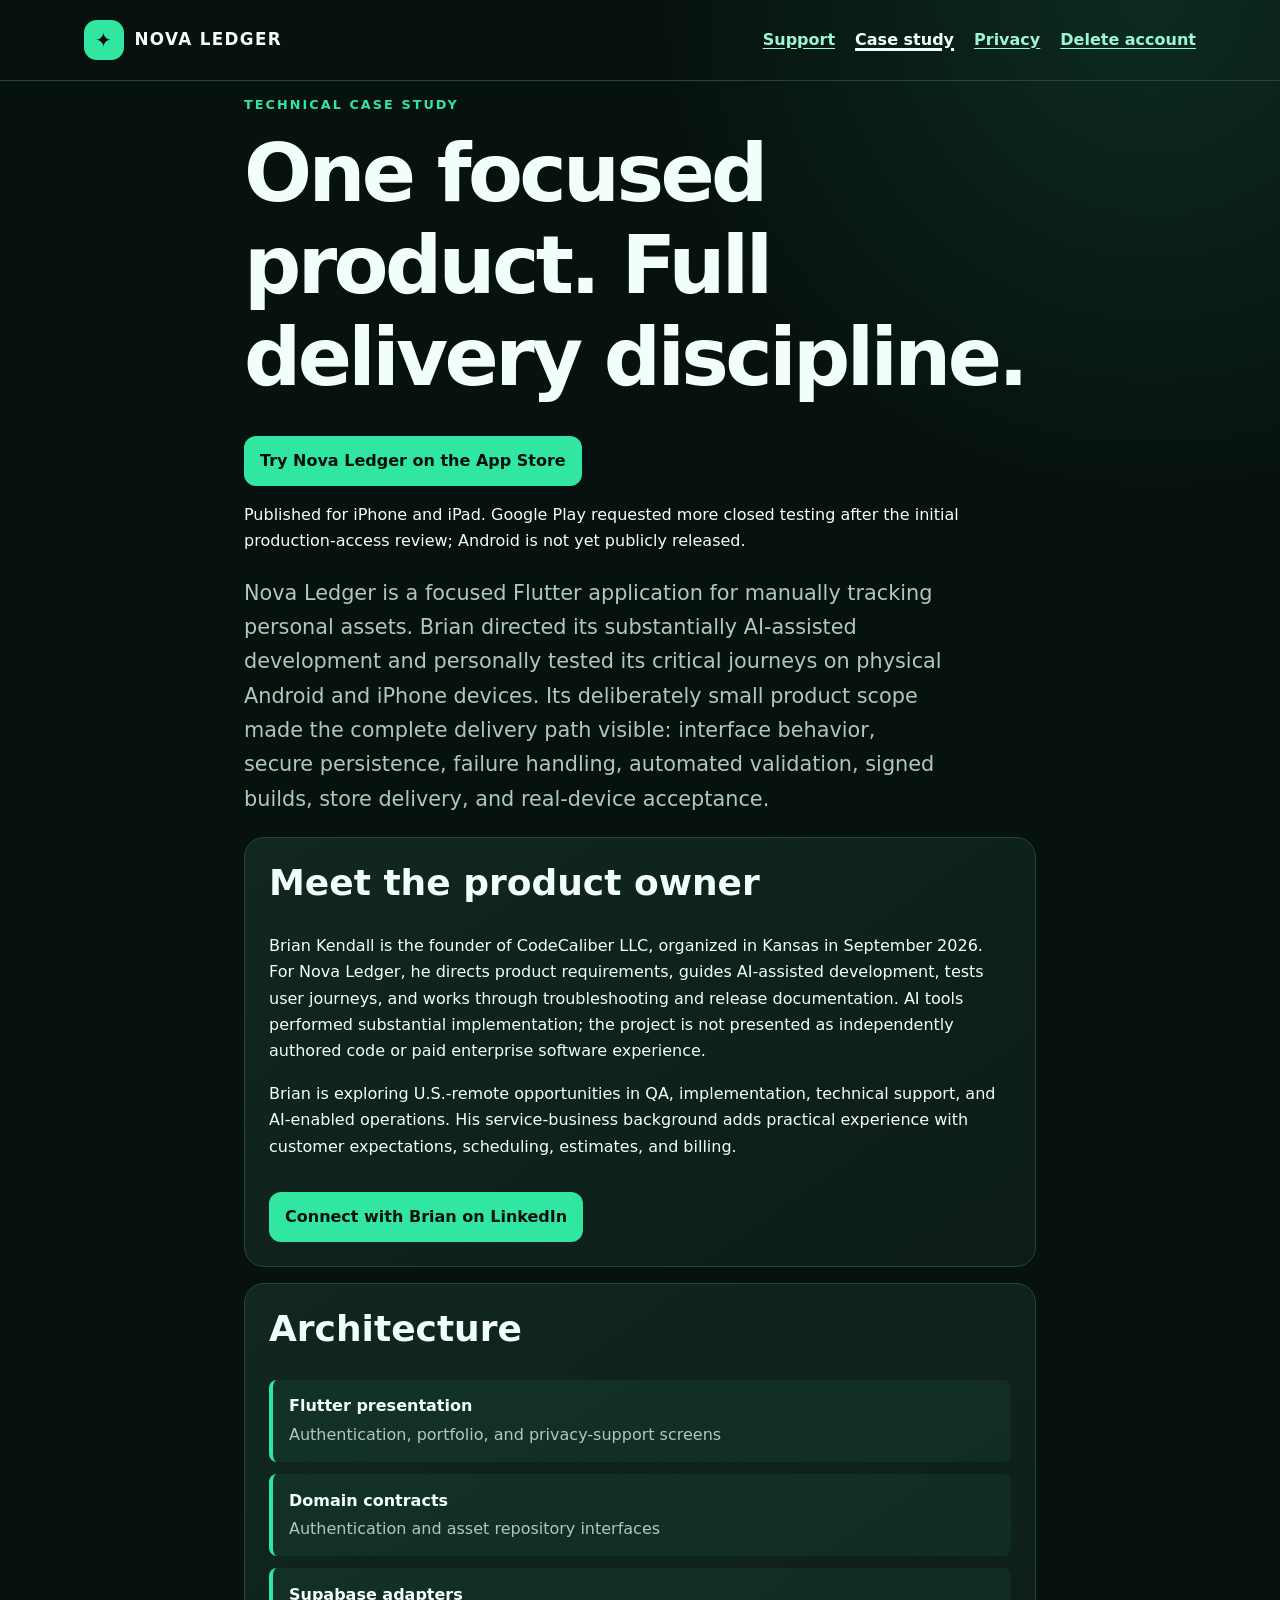
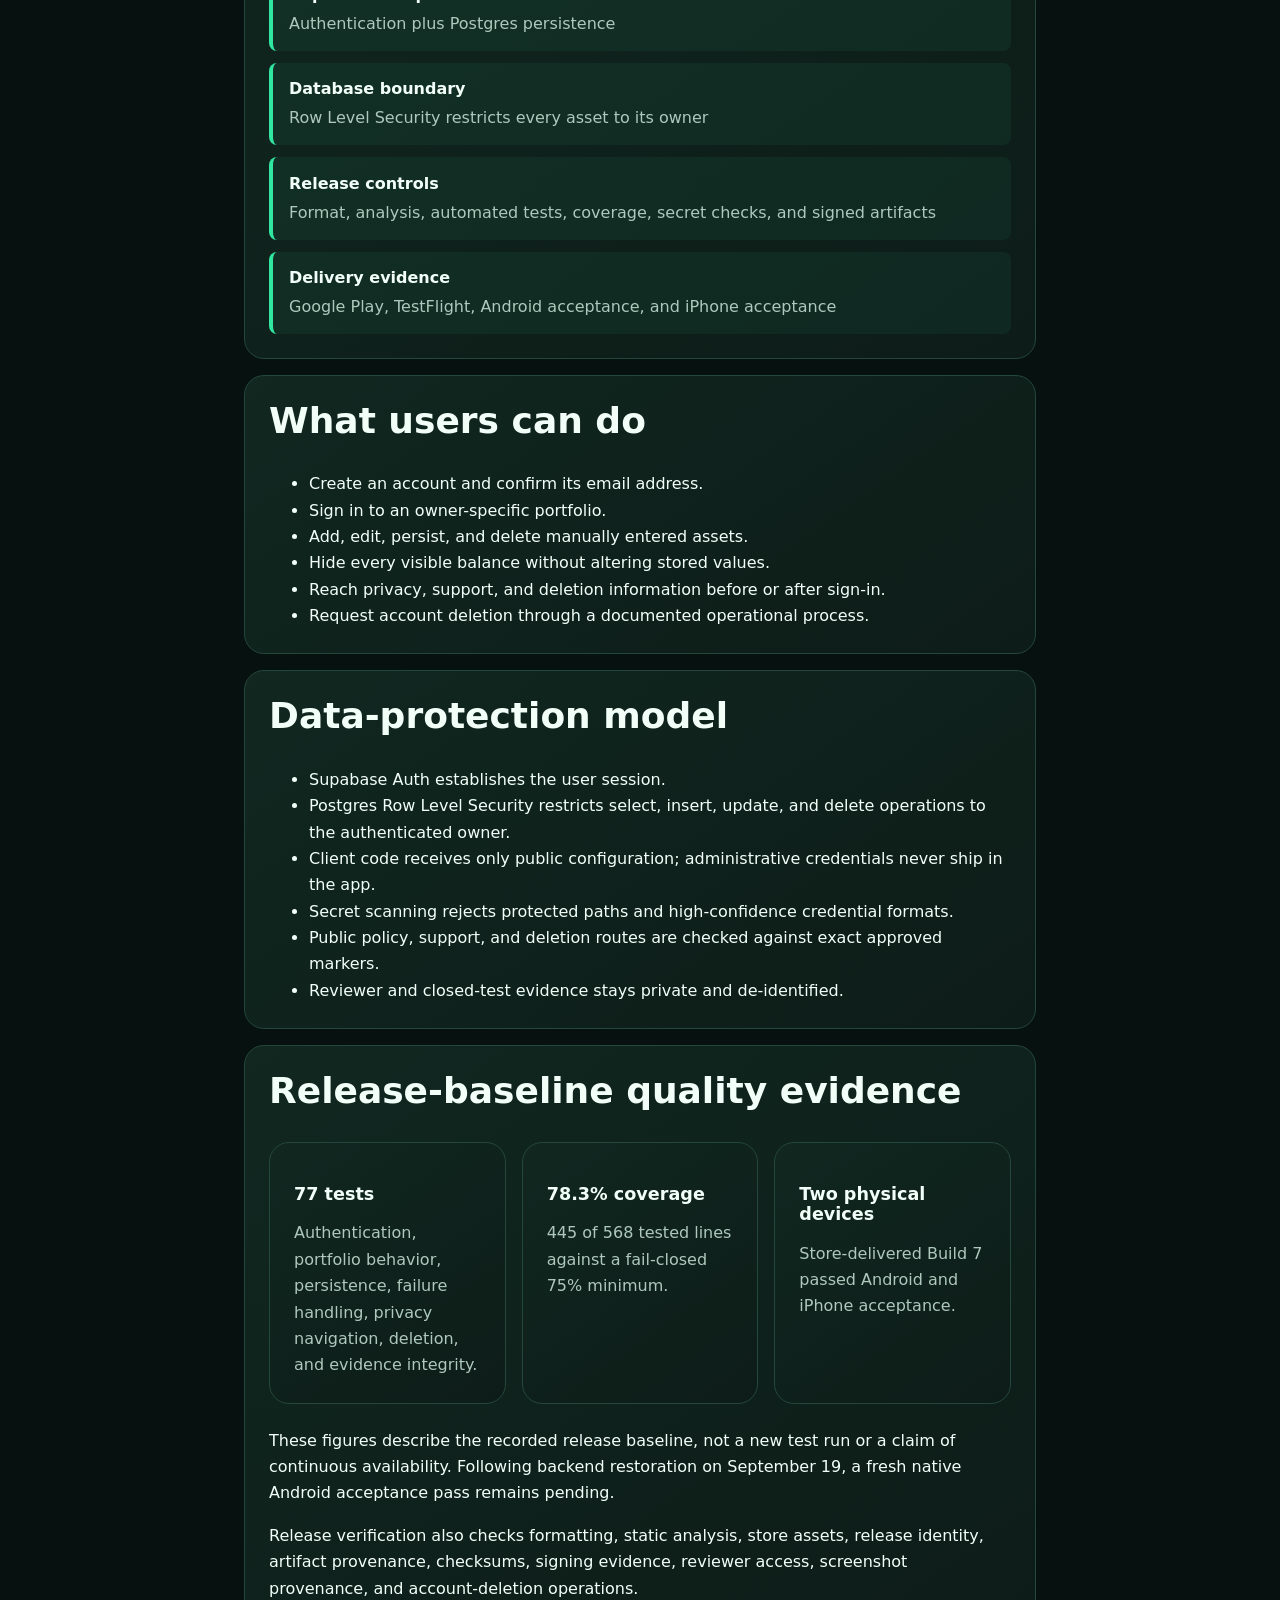
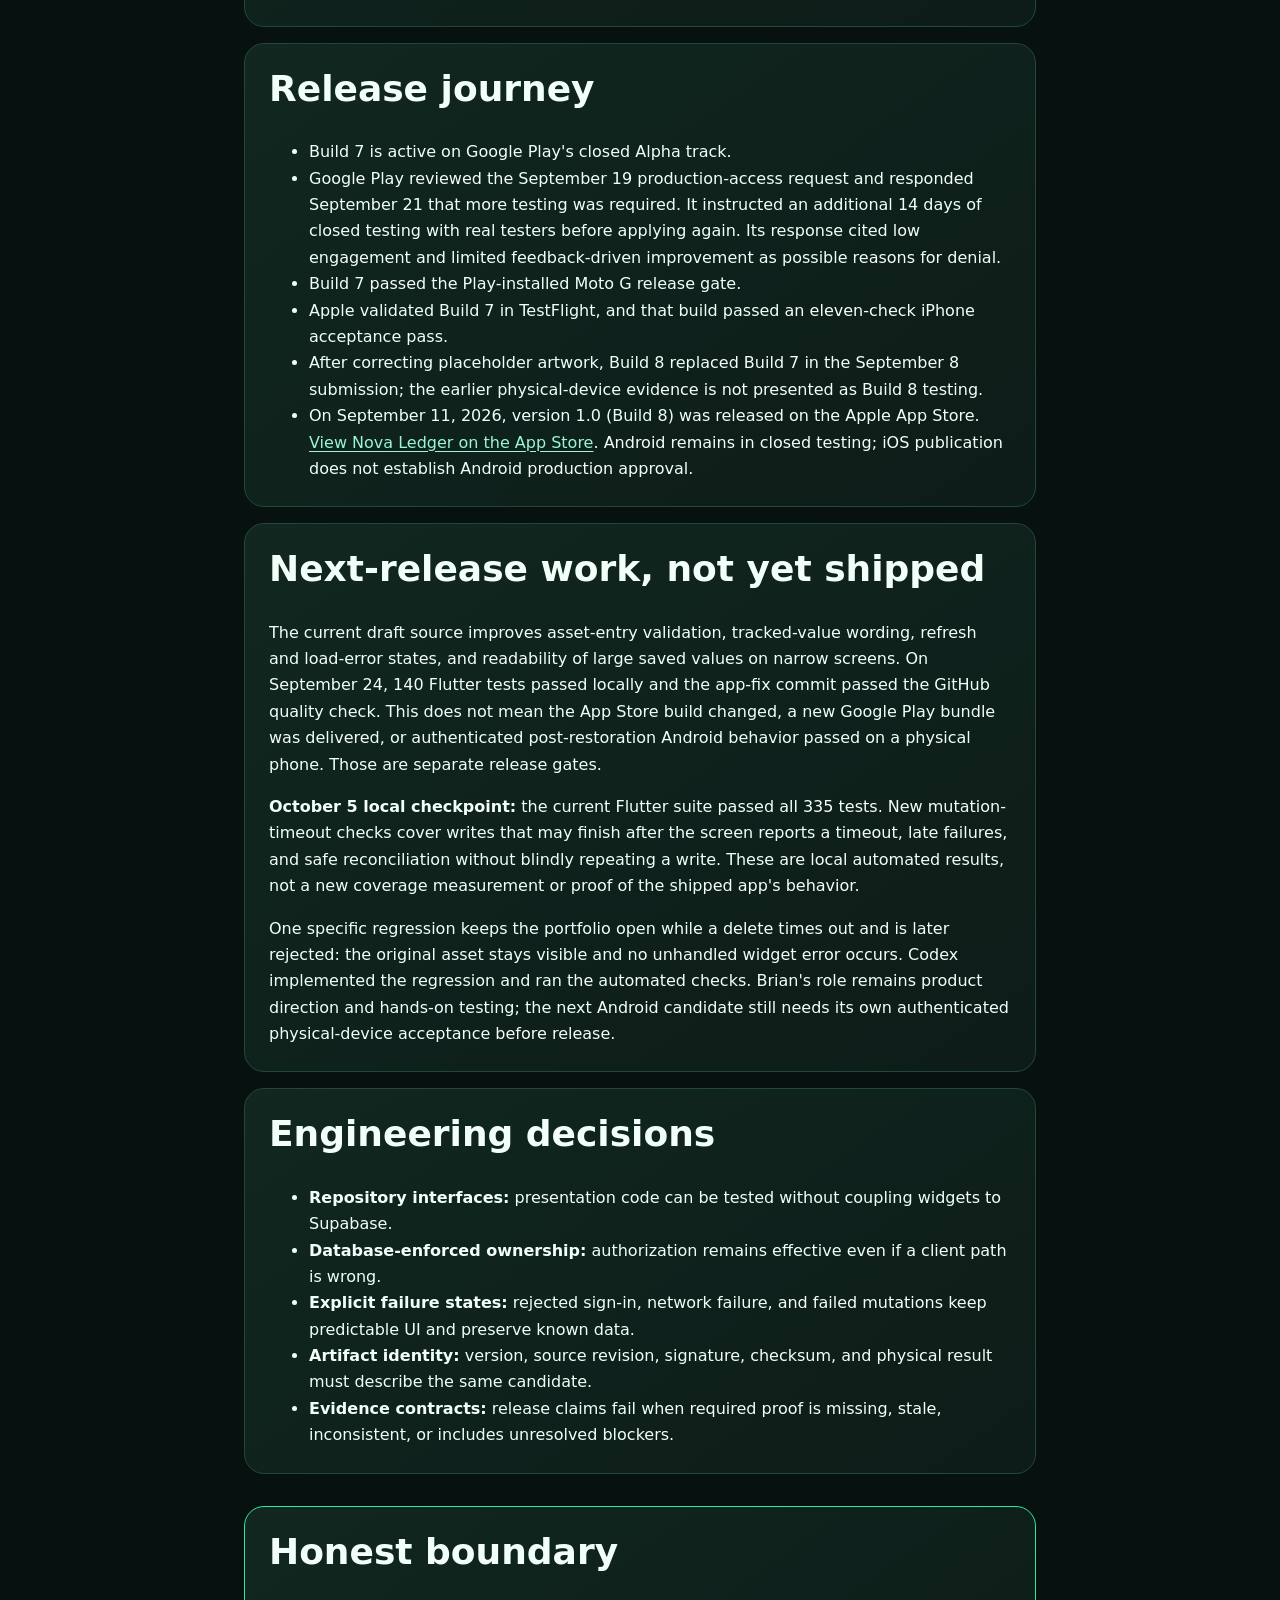
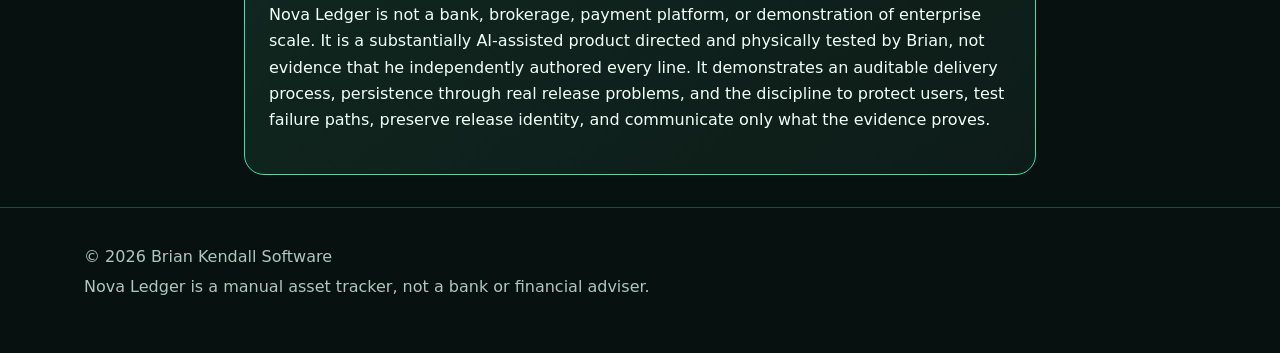
==== case-study/index.html @ 2763fae0 "Add CodeCaliber founder and recruiter contact to case study" ====
<!doctype html>
<html lang="en">
  <head>
    <meta charset="utf-8">
    <meta name="viewport" content="width=device-width, initial-scale=1">
    <meta name="description" content="A technical case study covering Nova Ledger's Flutter architecture, Supabase security, release controls, and verified mobile delivery evidence.">
    <meta name="theme-color" content="#07110f">
    <title>Nova Ledger | Technical Case Study</title>
    <link rel="stylesheet" href="../styles.css">
  </head>
  <body>
    <a class="skip-link" href="#main">Skip to content</a>
    <header>
      <div class="shell nav">
        <a class="brand" href="../" aria-label="Nova Ledger support home"><span class="brand-mark" aria-hidden="true">✦</span>NOVA LEDGER</a>
        <nav aria-label="Primary navigation">
          <ul>
            <li><a href="../">Support</a></li>
            <li><a href="./" aria-current="page">Case study</a></li>
            <li><a href="../privacy/">Privacy</a></li>
            <li><a href="../delete-account/">Delete account</a></li>
          </ul>
        </nav>
      </div>
    </header>
    <main id="main" class="shell policy">
      <section class="hero" aria-labelledby="page-title">
        <p class="eyebrow">Technical case study</p>
        <h1 id="page-title">One focused product. Full delivery discipline.</h1>
        <p><a class="button" href="https://apps.apple.com/us/app/nova-ledger-asset-tracker/id6807204743">Try Nova Ledger on the App Store</a></p>
        <p>Published for iPhone and iPad. Google Play requested more closed testing after the initial production-access review; Android is not yet publicly released.</p>
        <p class="lede">Nova Ledger is a focused Flutter application for manually tracking personal assets. Brian directed its substantially AI-assisted development and personally tested its critical journeys on physical Android and iPhone devices. Its deliberately small product scope made the complete delivery path visible: interface behavior, secure persistence, failure handling, automated validation, signed builds, store delivery, and real-device acceptance.</p>
      </section>

      <section class="policy-section" aria-labelledby="builder-title">
        <h2 id="builder-title">Meet the product owner</h2>
        <p>Brian Kendall is the founder of CodeCaliber LLC, organized in Kansas in September 2026. For Nova Ledger, he directs product requirements, guides AI-assisted development, tests user journeys, and works through troubleshooting and release documentation. AI tools performed substantial implementation; the project is not presented as independently authored code or paid enterprise software experience.</p>
        <p>Brian is exploring U.S.-remote opportunities in QA, implementation, technical support, and AI-enabled operations. His service-business background adds practical experience with customer expectations, scheduling, estimates, and billing.</p>
        <p><a class="button" href="https://www.linkedin.com/in/brian-kendall-425825435/">Connect with Brian on LinkedIn</a></p>
      </section>

      <section class="policy-section" aria-labelledby="architecture-title">
        <h2 id="architecture-title">Architecture</h2>
        <ol class="architecture" aria-label="Nova Ledger architecture flow">
          <li><strong>Flutter presentation</strong><span>Authentication, portfolio, and privacy-support screens</span></li>
          <li><strong>Domain contracts</strong><span>Authentication and asset repository interfaces</span></li>
          <li><strong>Supabase adapters</strong><span>Authentication plus Postgres persistence</span></li>
          <li><strong>Database boundary</strong><span>Row Level Security restricts every asset to its owner</span></li>
          <li><strong>Release controls</strong><span>Format, analysis, automated tests, coverage, secret checks, and signed artifacts</span></li>
          <li><strong>Delivery evidence</strong><span>Google Play, TestFlight, Android acceptance, and iPhone acceptance</span></li>
        </ol>
      </section>

      <section class="policy-section" aria-labelledby="scope-title">
        <h2 id="scope-title">What users can do</h2>
        <ul>
          <li>Create an account and confirm its email address.</li>
          <li>Sign in to an owner-specific portfolio.</li>
          <li>Add, edit, persist, and delete manually entered assets.</li>
          <li>Hide every visible balance without altering stored values.</li>
          <li>Reach privacy, support, and deletion information before or after sign-in.</li>
          <li>Request account deletion through a documented operational process.</li>
        </ul>
      </section>

      <section class="policy-section" aria-labelledby="security-title">
        <h2 id="security-title">Data-protection model</h2>
        <ul>
          <li>Supabase Auth establishes the user session.</li>
          <li>Postgres Row Level Security restricts select, insert, update, and delete operations to the authenticated owner.</li>
          <li>Client code receives only public configuration; administrative credentials never ship in the app.</li>
          <li>Secret scanning rejects protected paths and high-confidence credential formats.</li>
          <li>Public policy, support, and deletion routes are checked against exact approved markers.</li>
          <li>Reviewer and closed-test evidence stays private and de-identified.</li>
        </ul>
      </section>

      <section class="policy-section" aria-labelledby="quality-title">
        <h2 id="quality-title">Release-baseline quality evidence</h2>
        <div class="grid evidence-grid">
          <article class="card"><h3>77 tests</h3><p>Authentication, portfolio behavior, persistence, failure handling, privacy navigation, deletion, and evidence integrity.</p></article>
          <article class="card"><h3>78.3% coverage</h3><p>445 of 568 tested lines against a fail-closed 75% minimum.</p></article>
          <article class="card"><h3>Two physical devices</h3><p>Store-delivered Build 7 passed Android and iPhone acceptance.</p></article>
        </div>
        <p>These figures describe the recorded release baseline, not a new test run or a claim of continuous availability. Following backend restoration on September 19, a fresh native Android acceptance pass remains pending.</p>
        <p>Release verification also checks formatting, static analysis, store assets, release identity, artifact provenance, checksums, signing evidence, reviewer access, screenshot provenance, and account-deletion operations.</p>
      </section>

      <section class="policy-section" aria-labelledby="delivery-title">
        <h2 id="delivery-title">Release journey</h2>
        <ul>
          <li>Build 7 is active on Google Play's closed Alpha track.</li>
          <li>Google Play reviewed the September 19 production-access request and responded September 21 that more testing was required. It instructed an additional 14 days of closed testing with real testers before applying again. Its response cited low engagement and limited feedback-driven improvement as possible reasons for denial.</li>
          <li>Build 7 passed the Play-installed Moto G release gate.</li>
          <li>Apple validated Build 7 in TestFlight, and that build passed an eleven-check iPhone acceptance pass.</li>
          <li>After correcting placeholder artwork, Build 8 replaced Build 7 in the September 8 submission; the earlier physical-device evidence is not presented as Build 8 testing.</li>
          <li>On September 11, 2026, version 1.0 (Build 8) was released on the Apple App Store. <a href="https://apps.apple.com/us/app/nova-ledger-asset-tracker/id6807204743">View Nova Ledger on the App Store</a>. Android remains in closed testing; iOS publication does not establish Android production approval.</li>
        </ul>
      </section>

      <section class="policy-section" aria-labelledby="candidate-title">
        <h2 id="candidate-title">Next-release work, not yet shipped</h2>
        <p>The current draft source improves asset-entry validation, tracked-value wording, refresh and load-error states, and readability of large saved values on narrow screens. On September 24, 140 Flutter tests passed locally and the app-fix commit passed the GitHub quality check. This does not mean the App Store build changed, a new Google Play bundle was delivered, or authenticated post-restoration Android behavior passed on a physical phone. Those are separate release gates.</p>
        <p><strong>October 5 local checkpoint:</strong> the current Flutter suite passed all 335 tests. New mutation-timeout checks cover writes that may finish after the screen reports a timeout, late failures, and safe reconciliation without blindly repeating a write. These are local automated results, not a new coverage measurement or proof of the shipped app's behavior.</p>
        <p>One specific regression keeps the portfolio open while a delete times out and is later rejected: the original asset stays visible and no unhandled widget error occurs. Codex implemented the regression and ran the automated checks. Brian's role remains product direction and hands-on testing; the next Android candidate still needs its own authenticated physical-device acceptance before release.</p>
      </section>

      <section class="policy-section" aria-labelledby="decisions-title">
        <h2 id="decisions-title">Engineering decisions</h2>
        <ul>
          <li><strong>Repository interfaces:</strong> presentation code can be tested without coupling widgets to Supabase.</li>
          <li><strong>Database-enforced ownership:</strong> authorization remains effective even if a client path is wrong.</li>
          <li><strong>Explicit failure states:</strong> rejected sign-in, network failure, and failed mutations keep predictable UI and preserve known data.</li>
          <li><strong>Artifact identity:</strong> version, source revision, signature, checksum, and physical result must describe the same candidate.</li>
          <li><strong>Evidence contracts:</strong> release claims fail when required proof is missing, stale, inconsistent, or includes unresolved blockers.</li>
        </ul>
      </section>

      <aside class="callout" aria-labelledby="boundary-title">
        <h2 id="boundary-title">Honest boundary</h2>
        <p>Nova Ledger is not a bank, brokerage, payment platform, or demonstration of enterprise scale. It is a substantially AI-assisted product directed and physically tested by Brian, not evidence that he independently authored every line. It demonstrates an auditable delivery process, persistence through real release problems, and the discipline to protect users, test failure paths, preserve release identity, and communicate only what the evidence proves.</p>
      </aside>
    </main>
    <footer>
      <div class="shell">
        <p>© 2026 Brian Kendall Software</p>
        <p>Nova Ledger is a manual asset tracker, not a bank or financial adviser.</p>
      </div>
    </footer>
  </body>
</html>
---- styles.css ----
:root {
  color-scheme: dark;
  --midnight: #07110f;
  --surface: #0d1c18;
  --surface-raised: #112720;
  --emerald: #31e6a1;
  --emerald-soft: #9cf5d3;
  --text: #f2fff9;
  --muted: #aec8bd;
  --border: #24473b;
  --focus: #fff3a6;
}

* {
  box-sizing: border-box;
}

html {
  scroll-behavior: smooth;
}

body {
  margin: 0;
  background:
    radial-gradient(circle at 90% 0%, rgba(49, 230, 161, 0.12), transparent 32rem),
    var(--midnight);
  color: var(--text);
  font-family: Inter, ui-sans-serif, system-ui, -apple-system, BlinkMacSystemFont,
    "Segoe UI", sans-serif;
  font-size: 1rem;
  line-height: 1.65;
}

a {
  color: var(--emerald-soft);
  text-underline-offset: 0.2em;
}

a:hover {
  color: var(--text);
}

a:focus-visible {
  border-radius: 0.25rem;
  outline: 3px solid var(--focus);
  outline-offset: 4px;
}

.skip-link {
  left: 1rem;
  position: fixed;
  top: -5rem;
  z-index: 20;
}

.skip-link:focus {
  background: var(--focus);
  color: #07110f;
  padding: 0.75rem 1rem;
  top: 1rem;
}

.shell {
  margin: 0 auto;
  max-width: 72rem;
  padding: 0 1.25rem;
}

header {
  border-bottom: 1px solid var(--border);
  padding: 1.25rem 0;
}

.nav {
  align-items: center;
  display: flex;
  gap: 1rem;
  justify-content: space-between;
}

.brand {
  align-items: center;
  color: var(--text);
  display: inline-flex;
  font-size: 1.05rem;
  font-weight: 800;
  gap: 0.65rem;
  letter-spacing: 0.08em;
  text-decoration: none;
}

.brand-mark {
  align-items: center;
  background: var(--emerald);
  border-radius: 0.8rem;
  color: var(--midnight);
  display: inline-flex;
  font-size: 1.25rem;
  height: 2.5rem;
  justify-content: center;
  width: 2.5rem;
}

nav ul {
  display: flex;
  flex-wrap: wrap;
  gap: 0.75rem 1.25rem;
  list-style: none;
  margin: 0;
  padding: 0;
}

nav a {
  font-weight: 650;
}

nav a[aria-current="page"] {
  color: var(--text);
  text-decoration-thickness: 0.18em;
}

main {
  padding: 4rem 0 5rem;
}

.hero {
  max-width: 50rem;
}

.eyebrow {
  color: var(--emerald);
  font-size: 0.8rem;
  font-weight: 800;
  letter-spacing: 0.16em;
  text-transform: uppercase;
}

h1,
h2,
h3 {
  line-height: 1.15;
}

h1 {
  font-size: clamp(2.5rem, 7vw, 5rem);
  letter-spacing: -0.045em;
  margin: 0.5rem 0 1rem;
}

h2 {
  font-size: clamp(1.5rem, 4vw, 2.25rem);
  margin-top: 0;
}

h3 {
  font-size: 1.1rem;
  margin-bottom: 0.25rem;
}

.lede {
  color: var(--muted);
  font-size: clamp(1.1rem, 2vw, 1.3rem);
  max-width: 44rem;
}

.grid {
  display: grid;
  gap: 1rem;
  grid-template-columns: repeat(3, minmax(0, 1fr));
  margin-top: 2.5rem;
}

.card,
.policy-section,
.callout {
  background: linear-gradient(145deg, var(--surface-raised), var(--surface));
  border: 1px solid var(--border);
  border-radius: 1.25rem;
  padding: 1.5rem;
}

.architecture {
  display: grid;
  gap: 0.75rem;
  list-style: none;
  margin: 0;
  padding: 0;
}

.architecture li {
  background: rgba(49, 230, 161, 0.06);
  border-left: 0.25rem solid var(--emerald);
  border-radius: 0.5rem;
  display: grid;
  gap: 0.15rem;
  padding: 0.85rem 1rem;
}

.architecture span {
  color: var(--muted);
}

.evidence-grid {
  margin: 1rem 0 1.5rem;
}

.card p,
.muted {
  color: var(--muted);
}

.policy {
  max-width: 52rem;
}

.policy-section {
  margin-top: 1rem;
}

.policy-section p:last-child,
.policy-section ul:last-child,
.card p:last-child {
  margin-bottom: 0;
}

.callout {
  border-color: var(--emerald);
  margin: 2rem 0;
}

.button {
  background: var(--emerald);
  border-radius: 0.75rem;
  color: var(--midnight);
  display: inline-block;
  font-weight: 800;
  margin-top: 1rem;
  min-height: 3rem;
  padding: 0.75rem 1rem;
  text-decoration: none;
}

.button:hover {
  color: var(--midnight);
  filter: brightness(1.08);
}

footer {
  border-top: 1px solid var(--border);
  color: var(--muted);
  padding: 2rem 0 3rem;
}

footer p {
  margin: 0.25rem 0;
}

@media (max-width: 48rem) {
  .nav {
    align-items: flex-start;
    flex-direction: column;
  }

  .grid {
    grid-template-columns: 1fr;
  }

  main {
    padding-top: 2.75rem;
  }
}

@media (prefers-reduced-motion: reduce) {
  html {
    scroll-behavior: auto;
  }
}
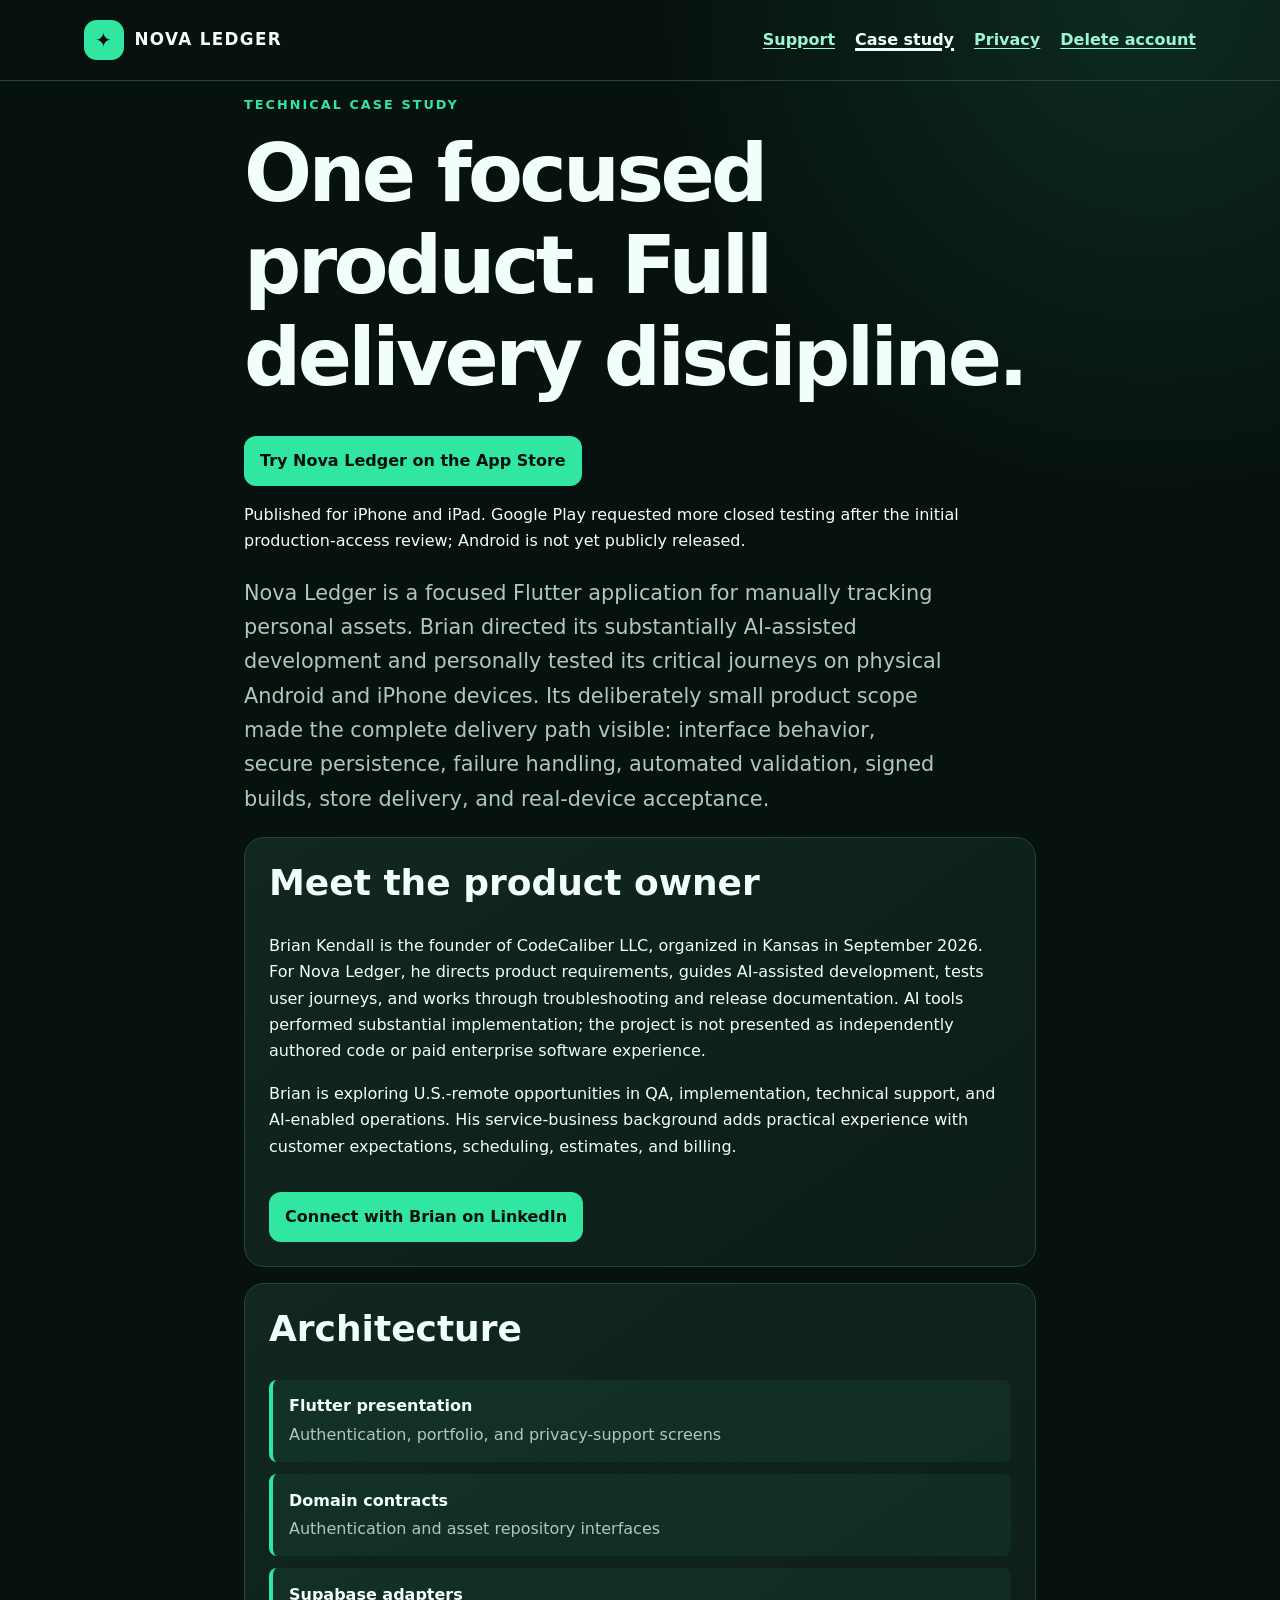
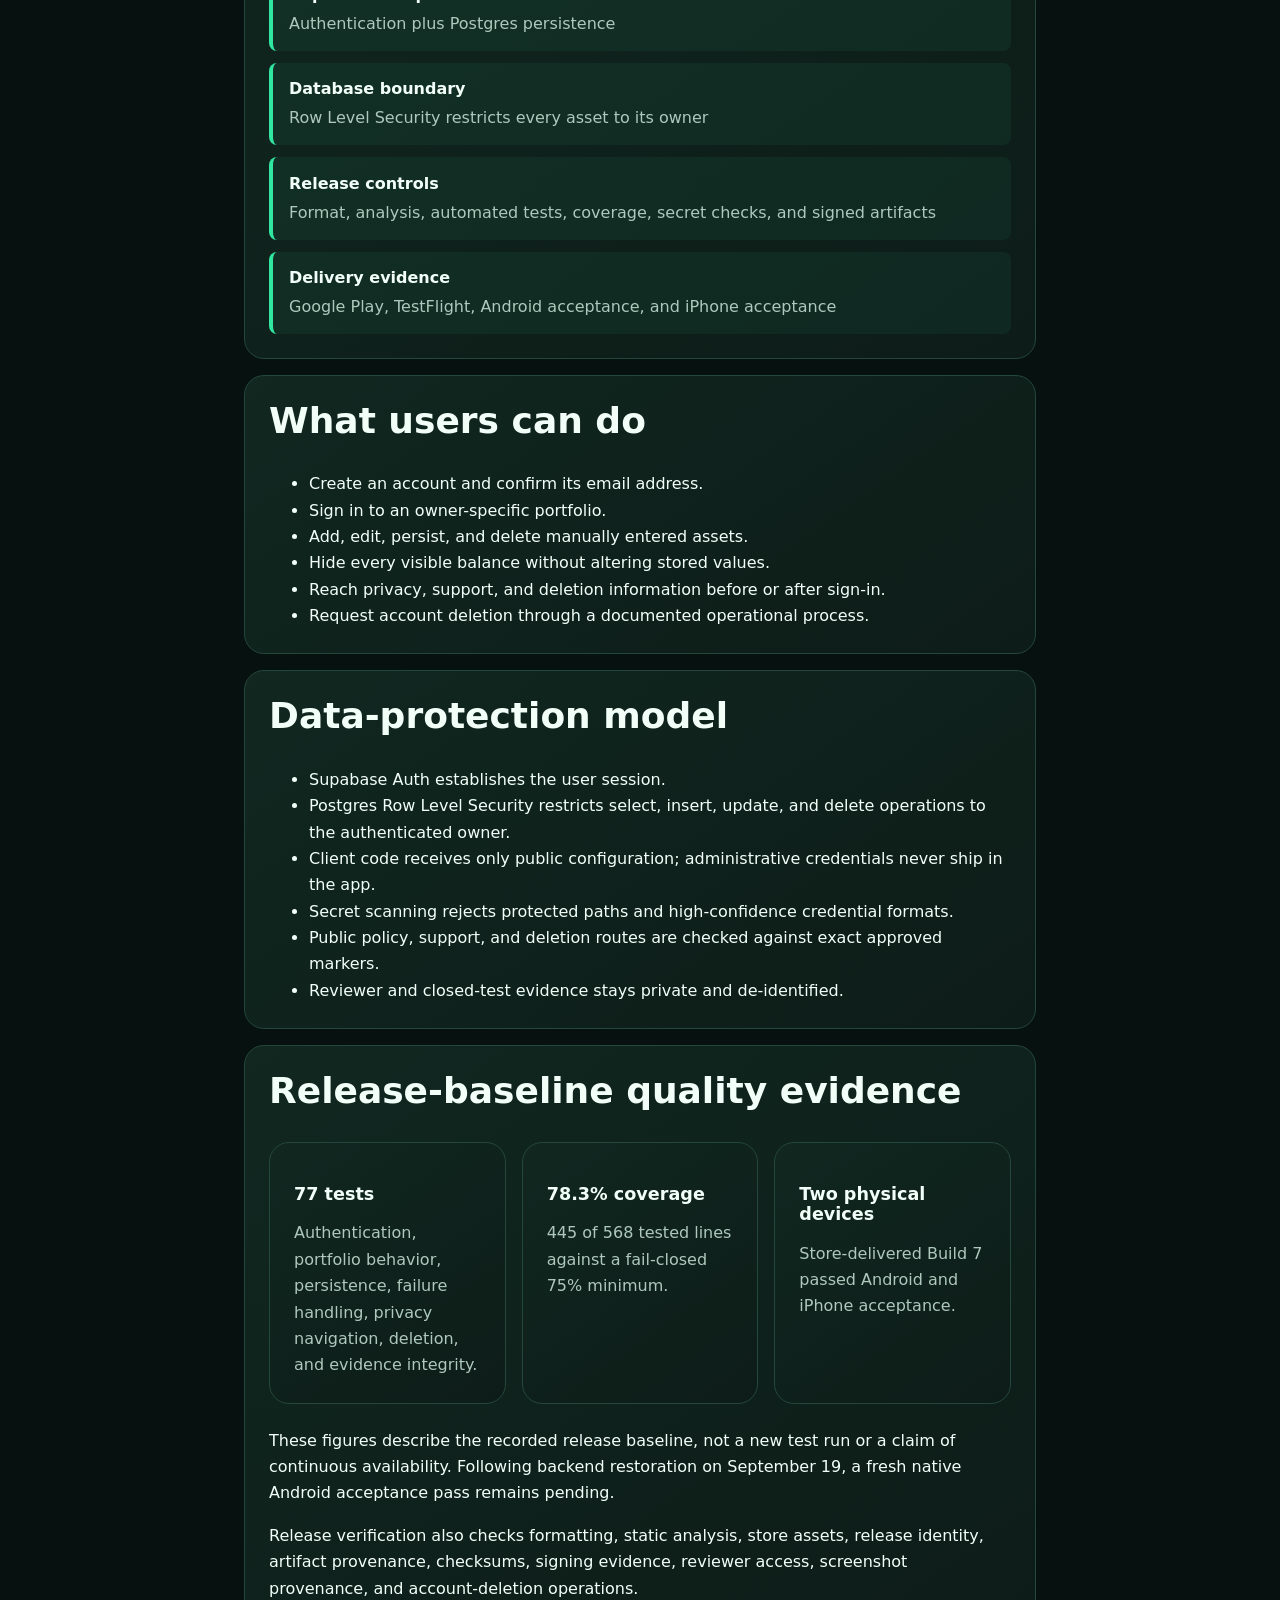
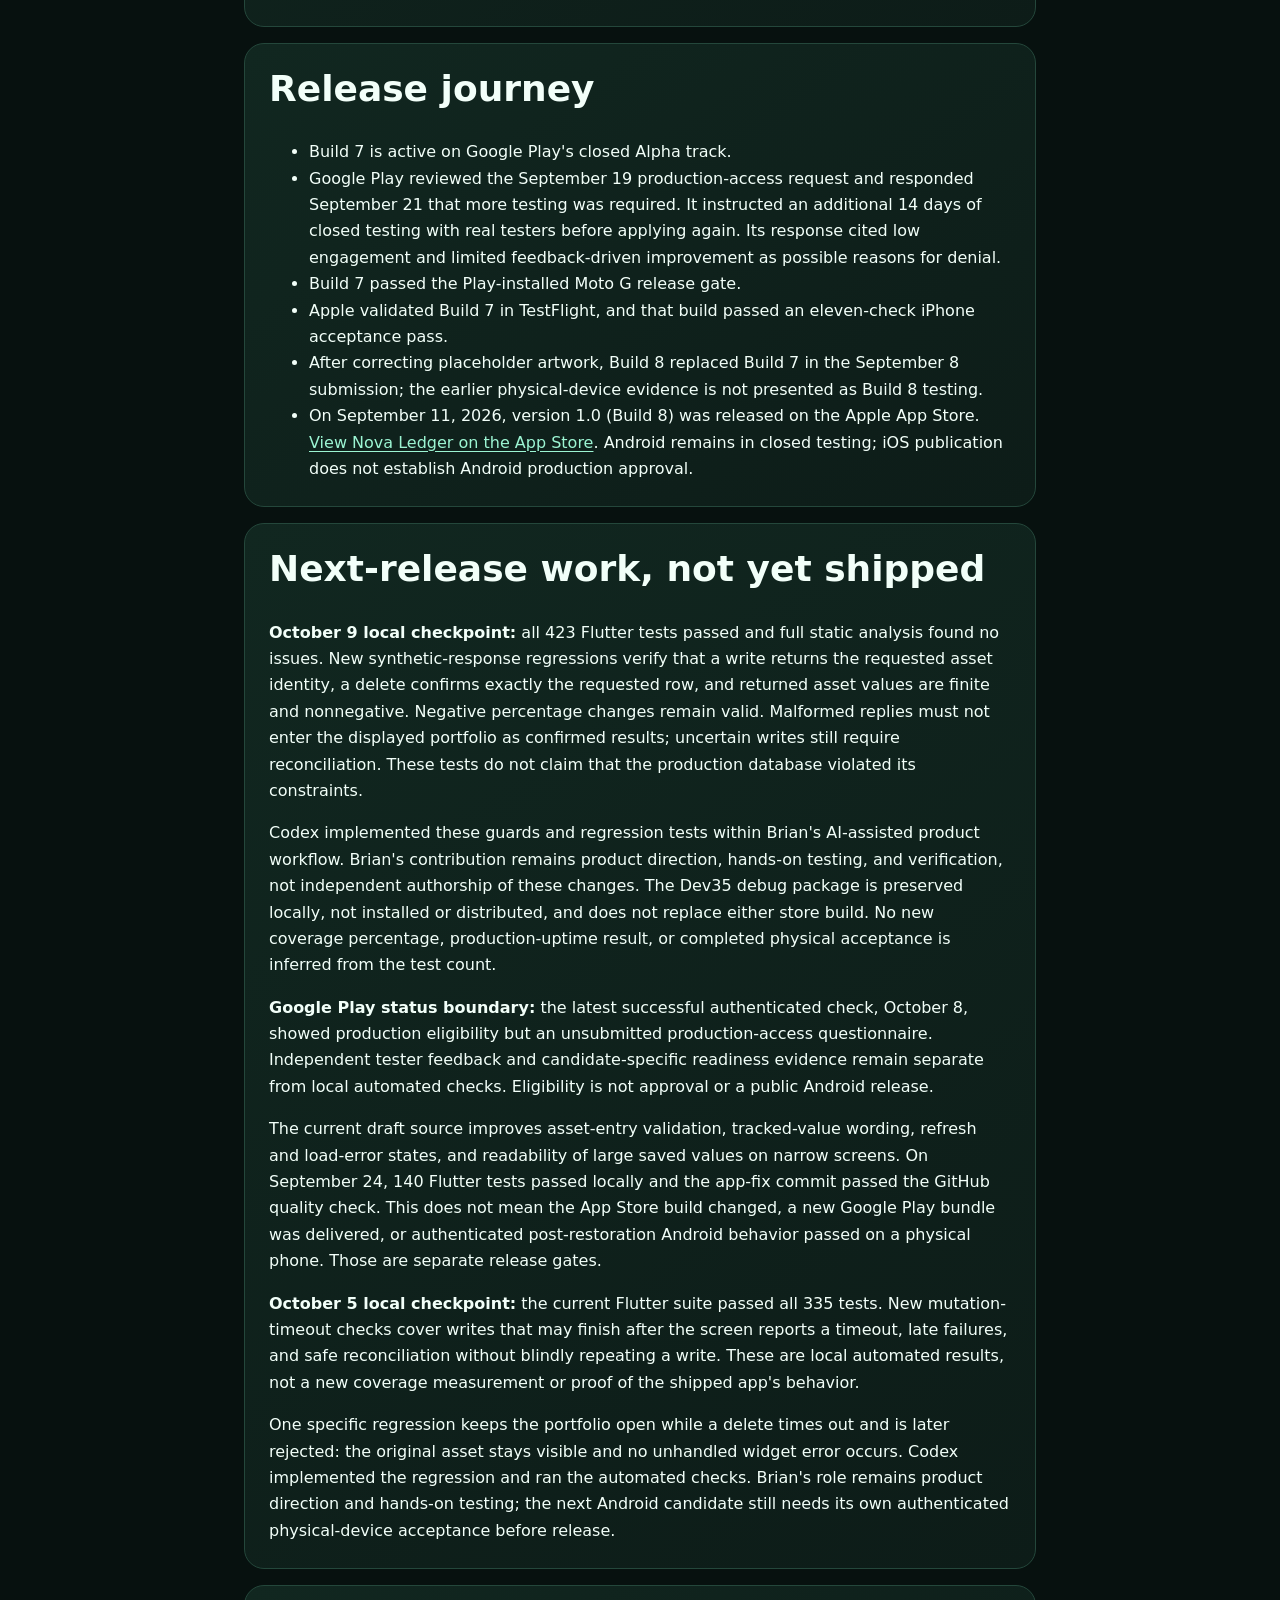
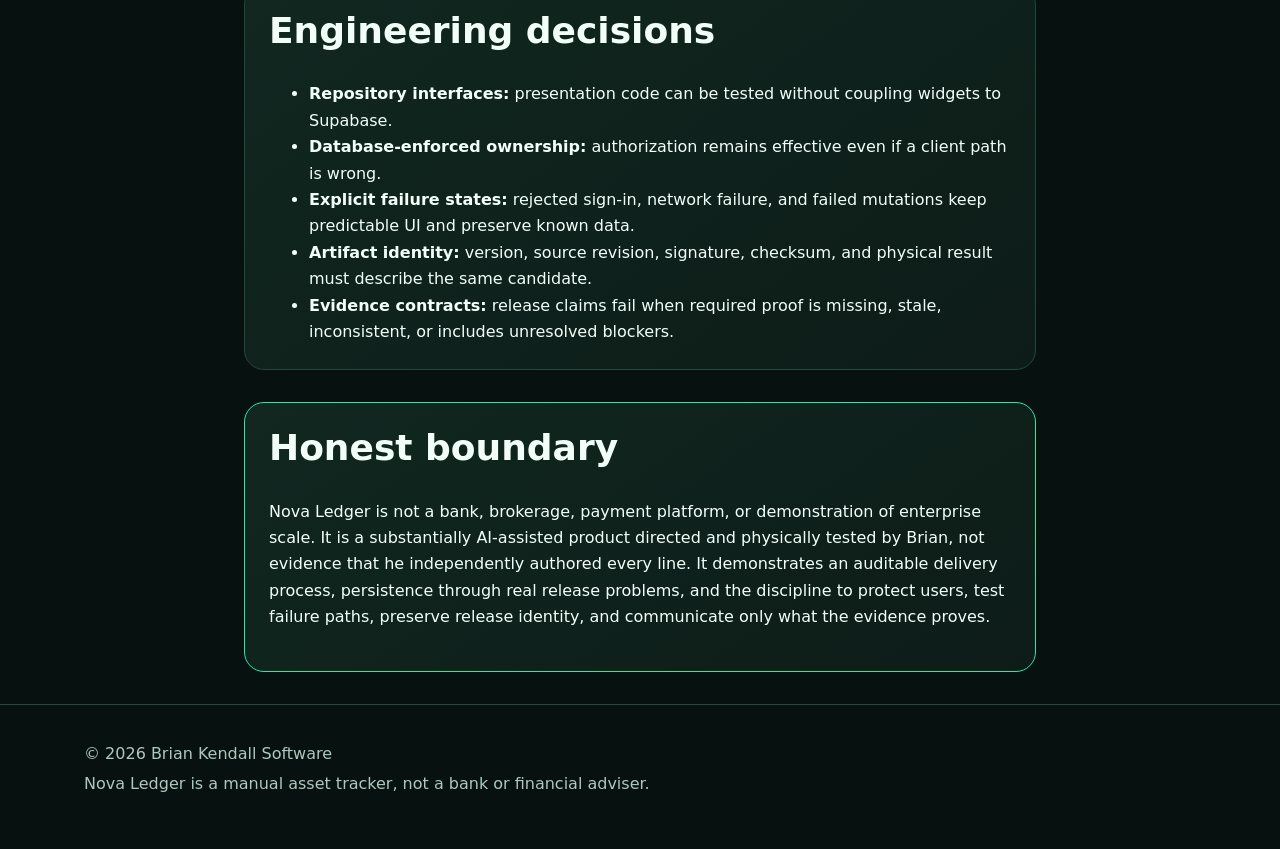
==== commit 8dc7b3cb: "Add dated October 9 local QA evidence to case study" ====
--- a/case-study/index.html
+++ b/case-study/index.html
@@ -100,6 +100,9 @@
 
       <section class="policy-section" aria-labelledby="candidate-title">
         <h2 id="candidate-title">Next-release work, not yet shipped</h2>
+        <p><strong>October 9 local checkpoint:</strong> all 423 Flutter tests passed and full static analysis found no issues. New synthetic-response regressions verify that a write returns the requested asset identity, a delete confirms exactly the requested row, and returned asset values are finite and nonnegative. Negative percentage changes remain valid. Malformed replies must not enter the displayed portfolio as confirmed results; uncertain writes still require reconciliation. These tests do not claim that the production database violated its constraints.</p>
+        <p>Codex implemented these guards and regression tests within Brian's AI-assisted product workflow. Brian's contribution remains product direction, hands-on testing, and verification, not independent authorship of these changes. The Dev35 debug package is preserved locally, not installed or distributed, and does not replace either store build. No new coverage percentage, production-uptime result, or completed physical acceptance is inferred from the test count.</p>
+        <p><strong>Google Play status boundary:</strong> the latest successful authenticated check, October 8, showed production eligibility but an unsubmitted production-access questionnaire. Independent tester feedback and candidate-specific readiness evidence remain separate from local automated checks. Eligibility is not approval or a public Android release.</p>
         <p>The current draft source improves asset-entry validation, tracked-value wording, refresh and load-error states, and readability of large saved values on narrow screens. On September 24, 140 Flutter tests passed locally and the app-fix commit passed the GitHub quality check. This does not mean the App Store build changed, a new Google Play bundle was delivered, or authenticated post-restoration Android behavior passed on a physical phone. Those are separate release gates.</p>
         <p><strong>October 5 local checkpoint:</strong> the current Flutter suite passed all 335 tests. New mutation-timeout checks cover writes that may finish after the screen reports a timeout, late failures, and safe reconciliation without blindly repeating a write. These are local automated results, not a new coverage measurement or proof of the shipped app's behavior.</p>
         <p>One specific regression keeps the portfolio open while a delete times out and is later rejected: the original asset stays visible and no unhandled widget error occurs. Codex implemented the regression and ran the automated checks. Brian's role remains product direction and hands-on testing; the next Android candidate still needs its own authenticated physical-device acceptance before release.</p>
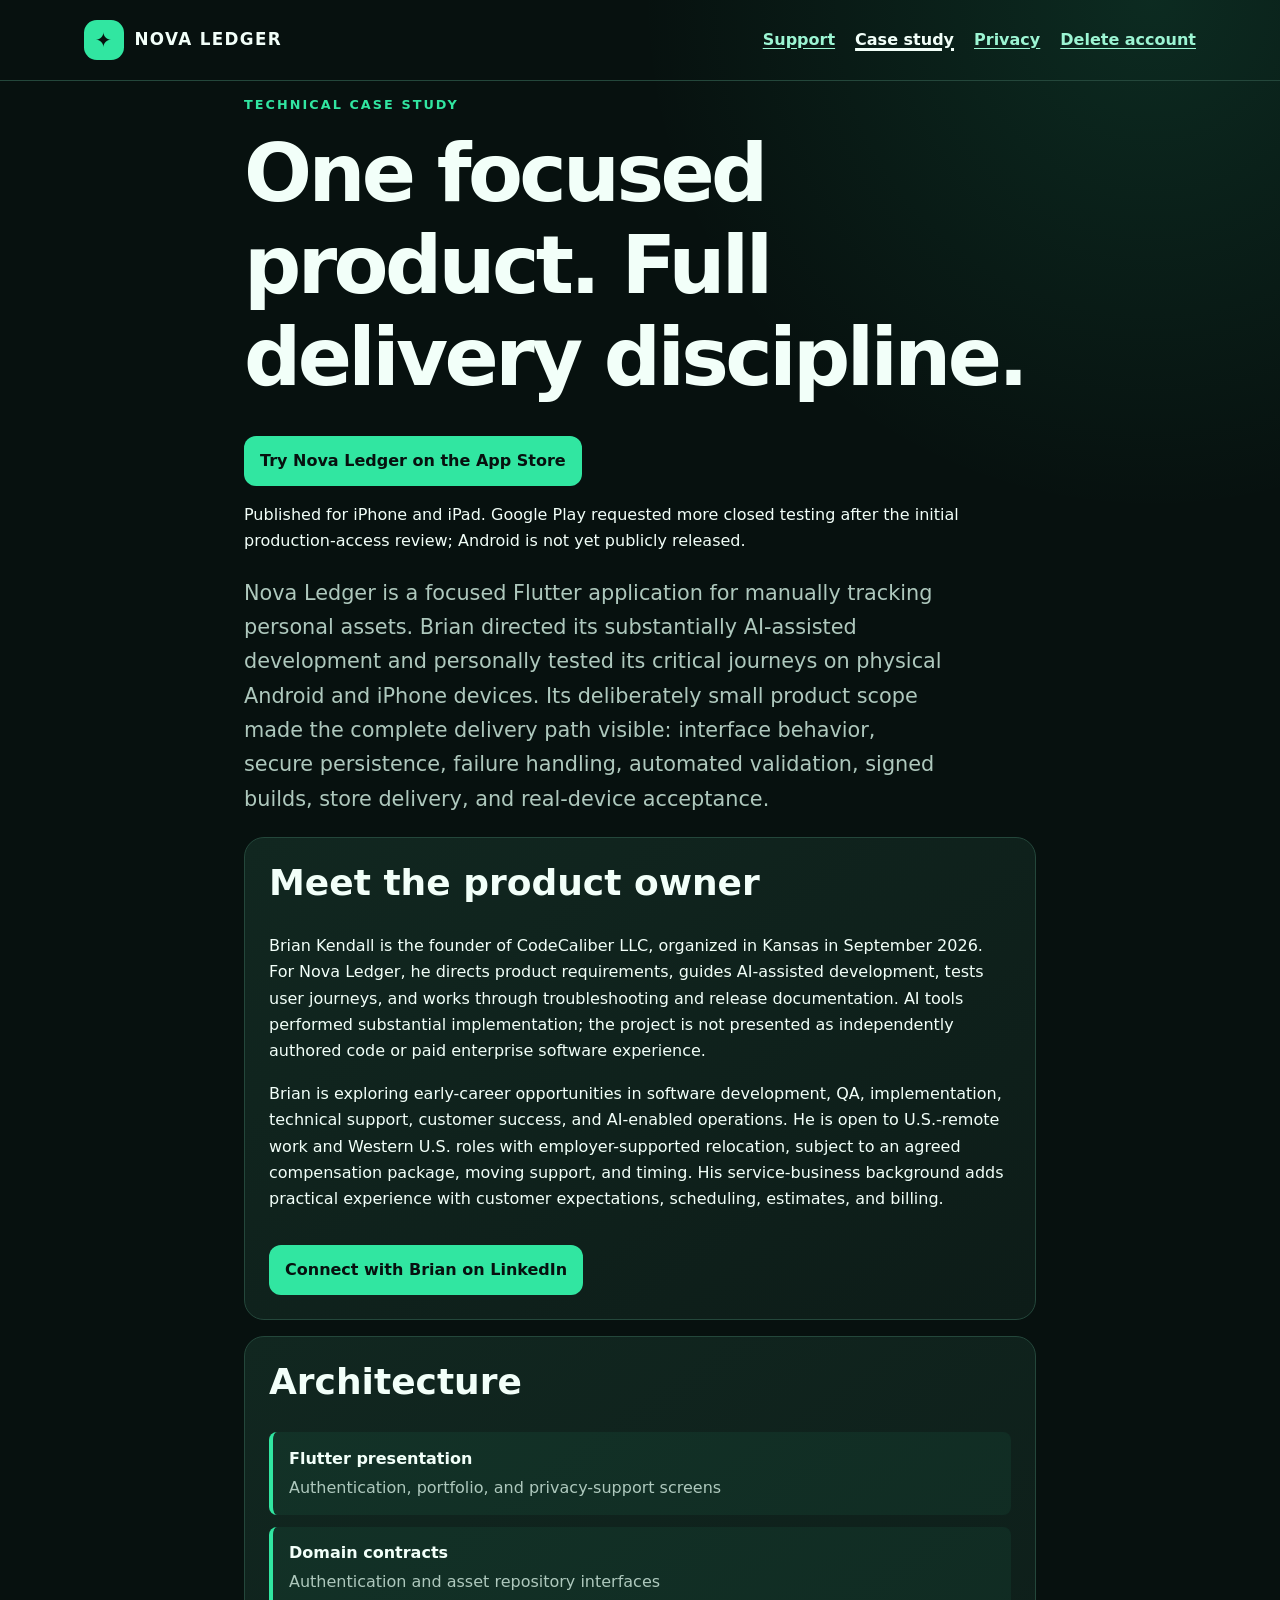
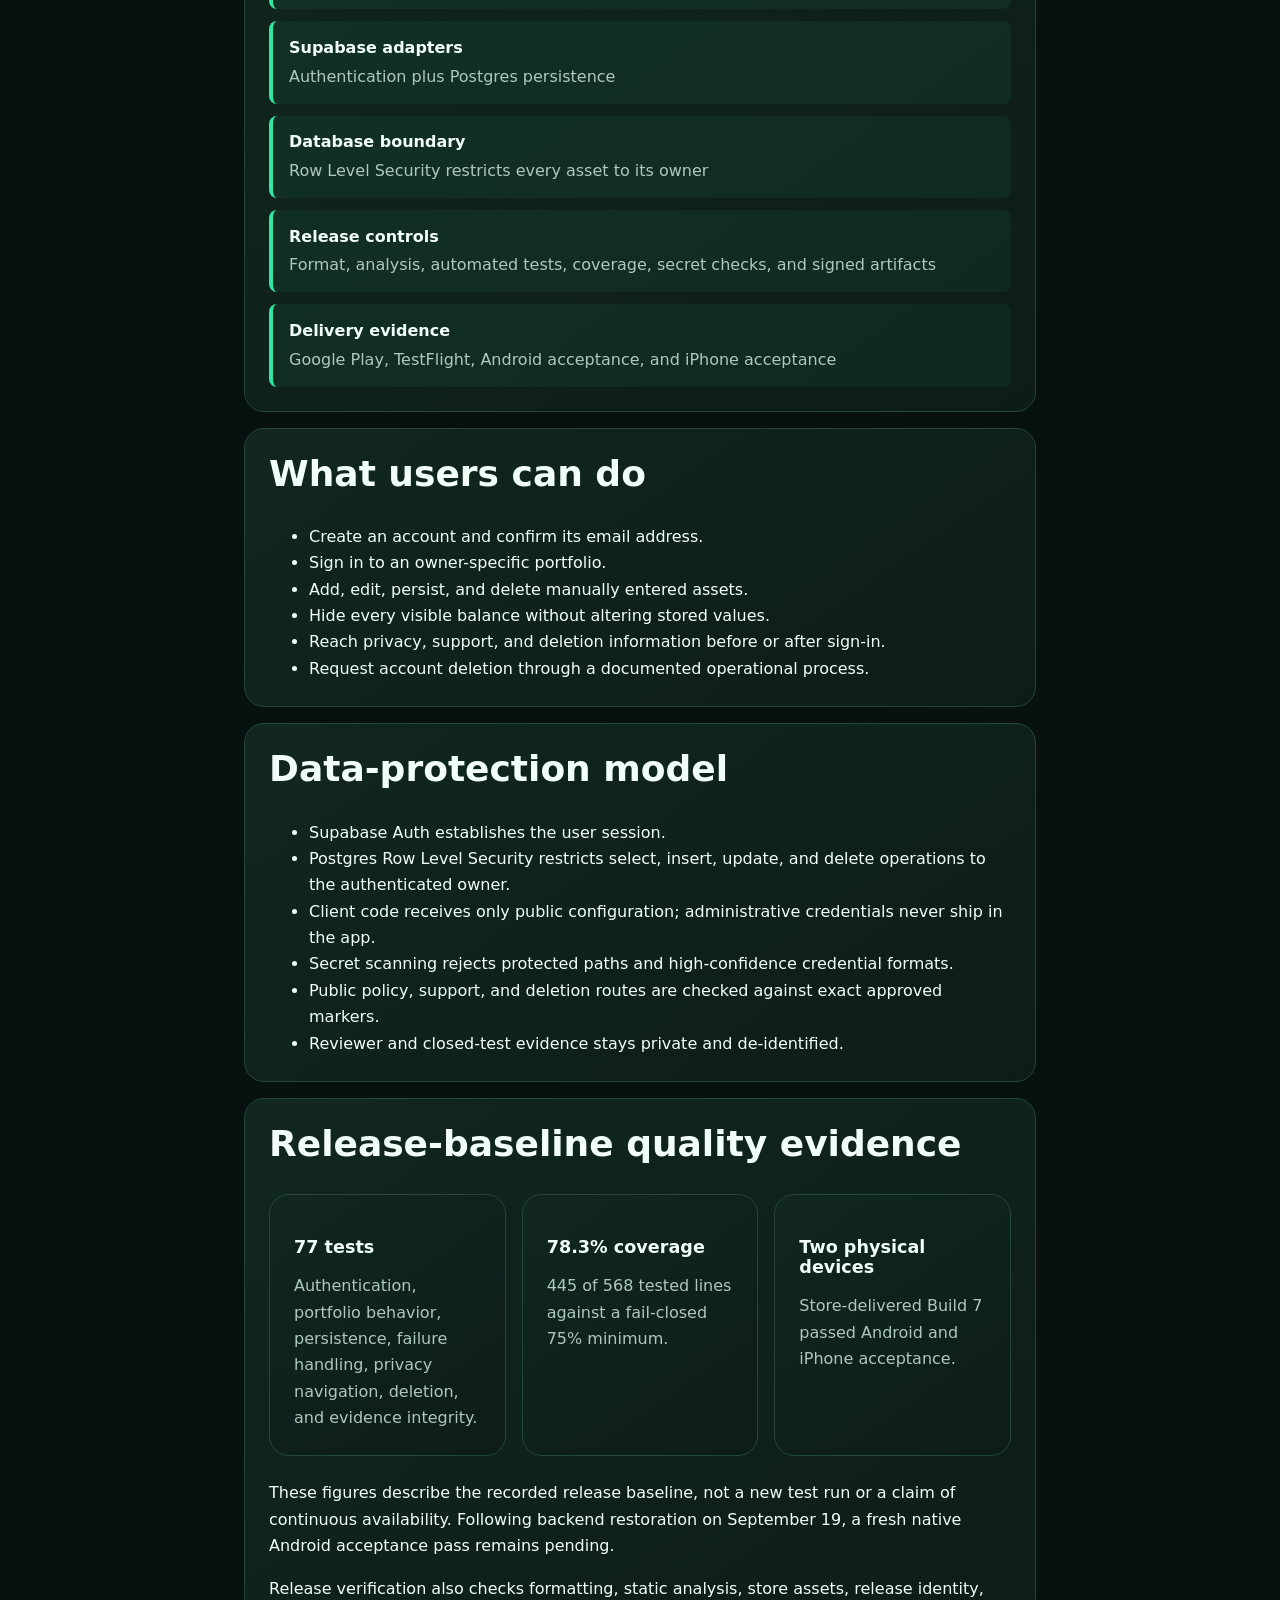
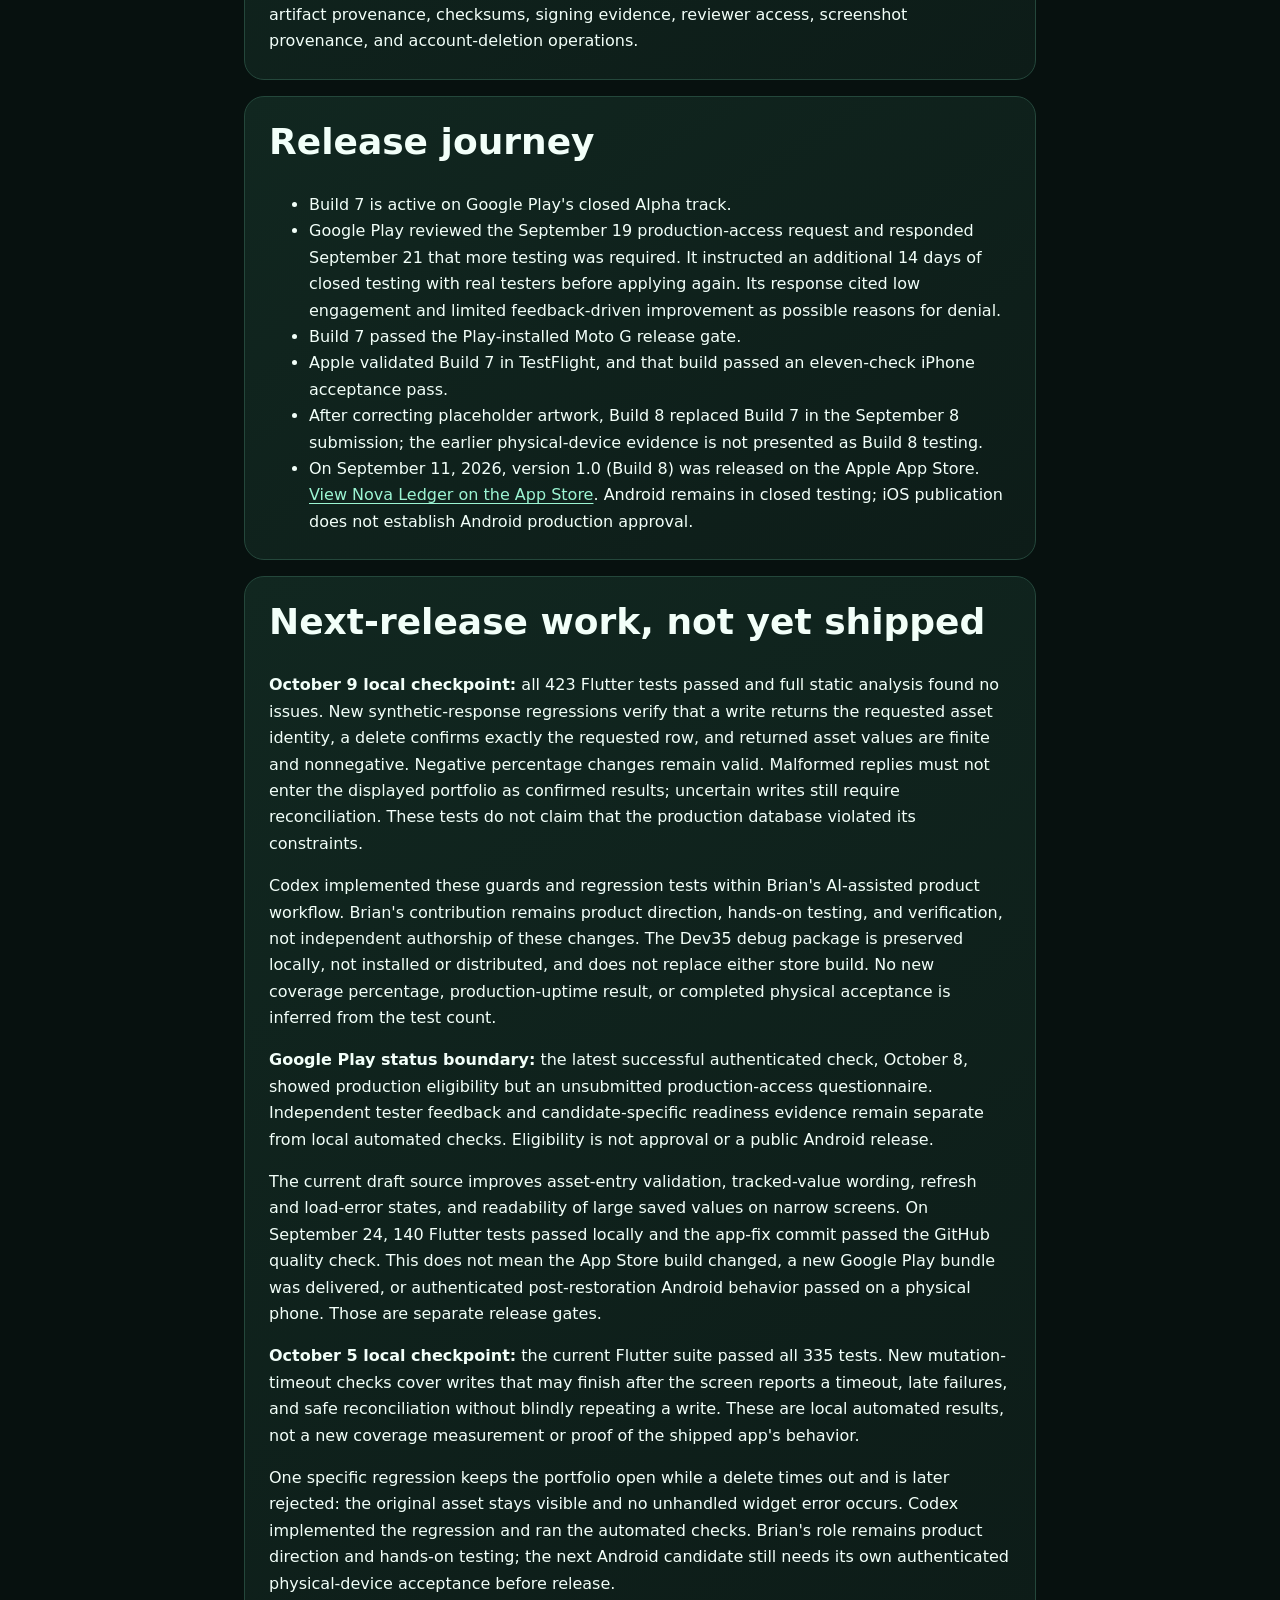
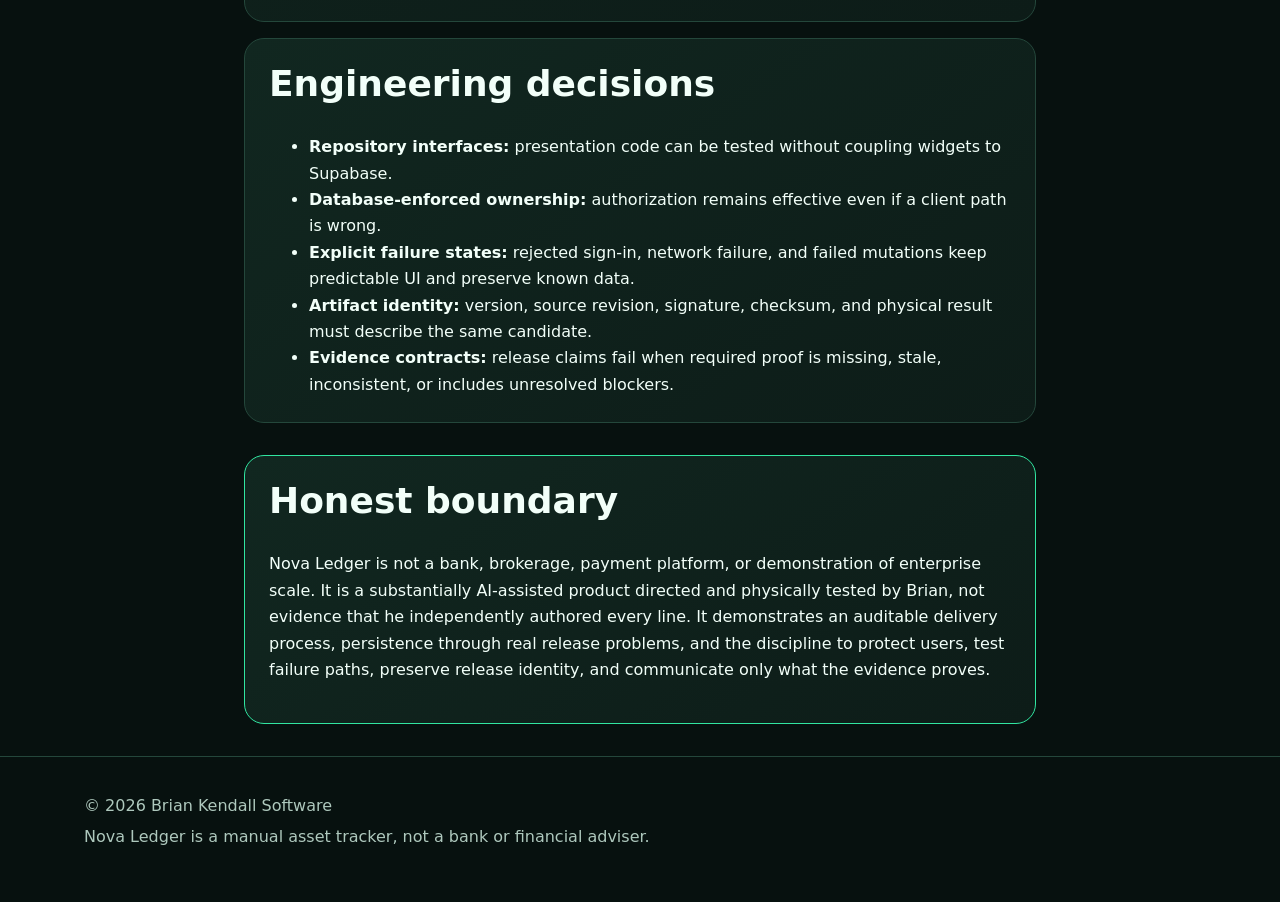
==== commit 1c6edd02: "Clarify remote and conditional Western relocation interest" ====
--- a/case-study/index.html
+++ b/case-study/index.html
@@ -35,7 +35,7 @@
       <section class="policy-section" aria-labelledby="builder-title">
         <h2 id="builder-title">Meet the product owner</h2>
         <p>Brian Kendall is the founder of CodeCaliber LLC, organized in Kansas in September 2026. For Nova Ledger, he directs product requirements, guides AI-assisted development, tests user journeys, and works through troubleshooting and release documentation. AI tools performed substantial implementation; the project is not presented as independently authored code or paid enterprise software experience.</p>
-        <p>Brian is exploring U.S.-remote opportunities in QA, implementation, technical support, and AI-enabled operations. His service-business background adds practical experience with customer expectations, scheduling, estimates, and billing.</p>
+        <p>Brian is exploring early-career opportunities in software development, QA, implementation, technical support, customer success, and AI-enabled operations. He is open to U.S.-remote work and Western U.S. roles with employer-supported relocation, subject to an agreed compensation package, moving support, and timing. His service-business background adds practical experience with customer expectations, scheduling, estimates, and billing.</p>
         <p><a class="button" href="https://www.linkedin.com/in/brian-kendall-425825435/">Connect with Brian on LinkedIn</a></p>
       </section>
 
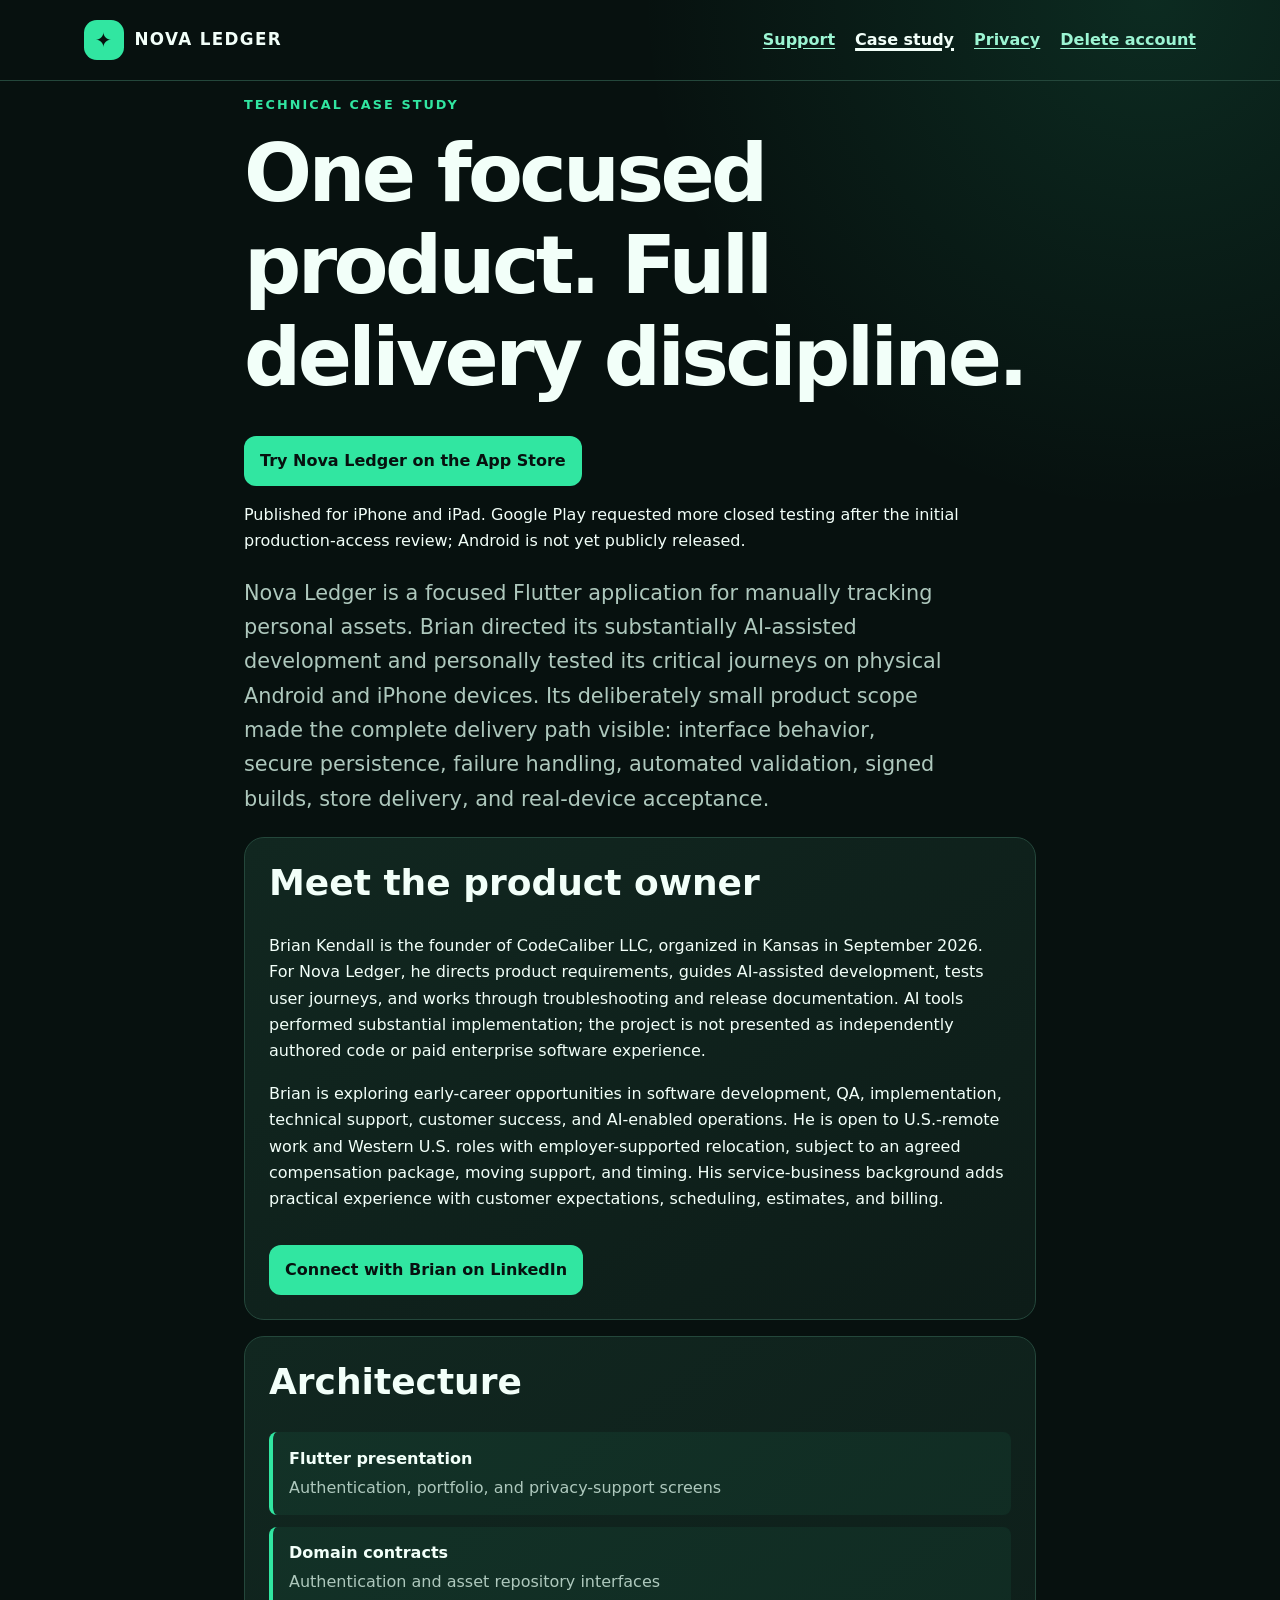
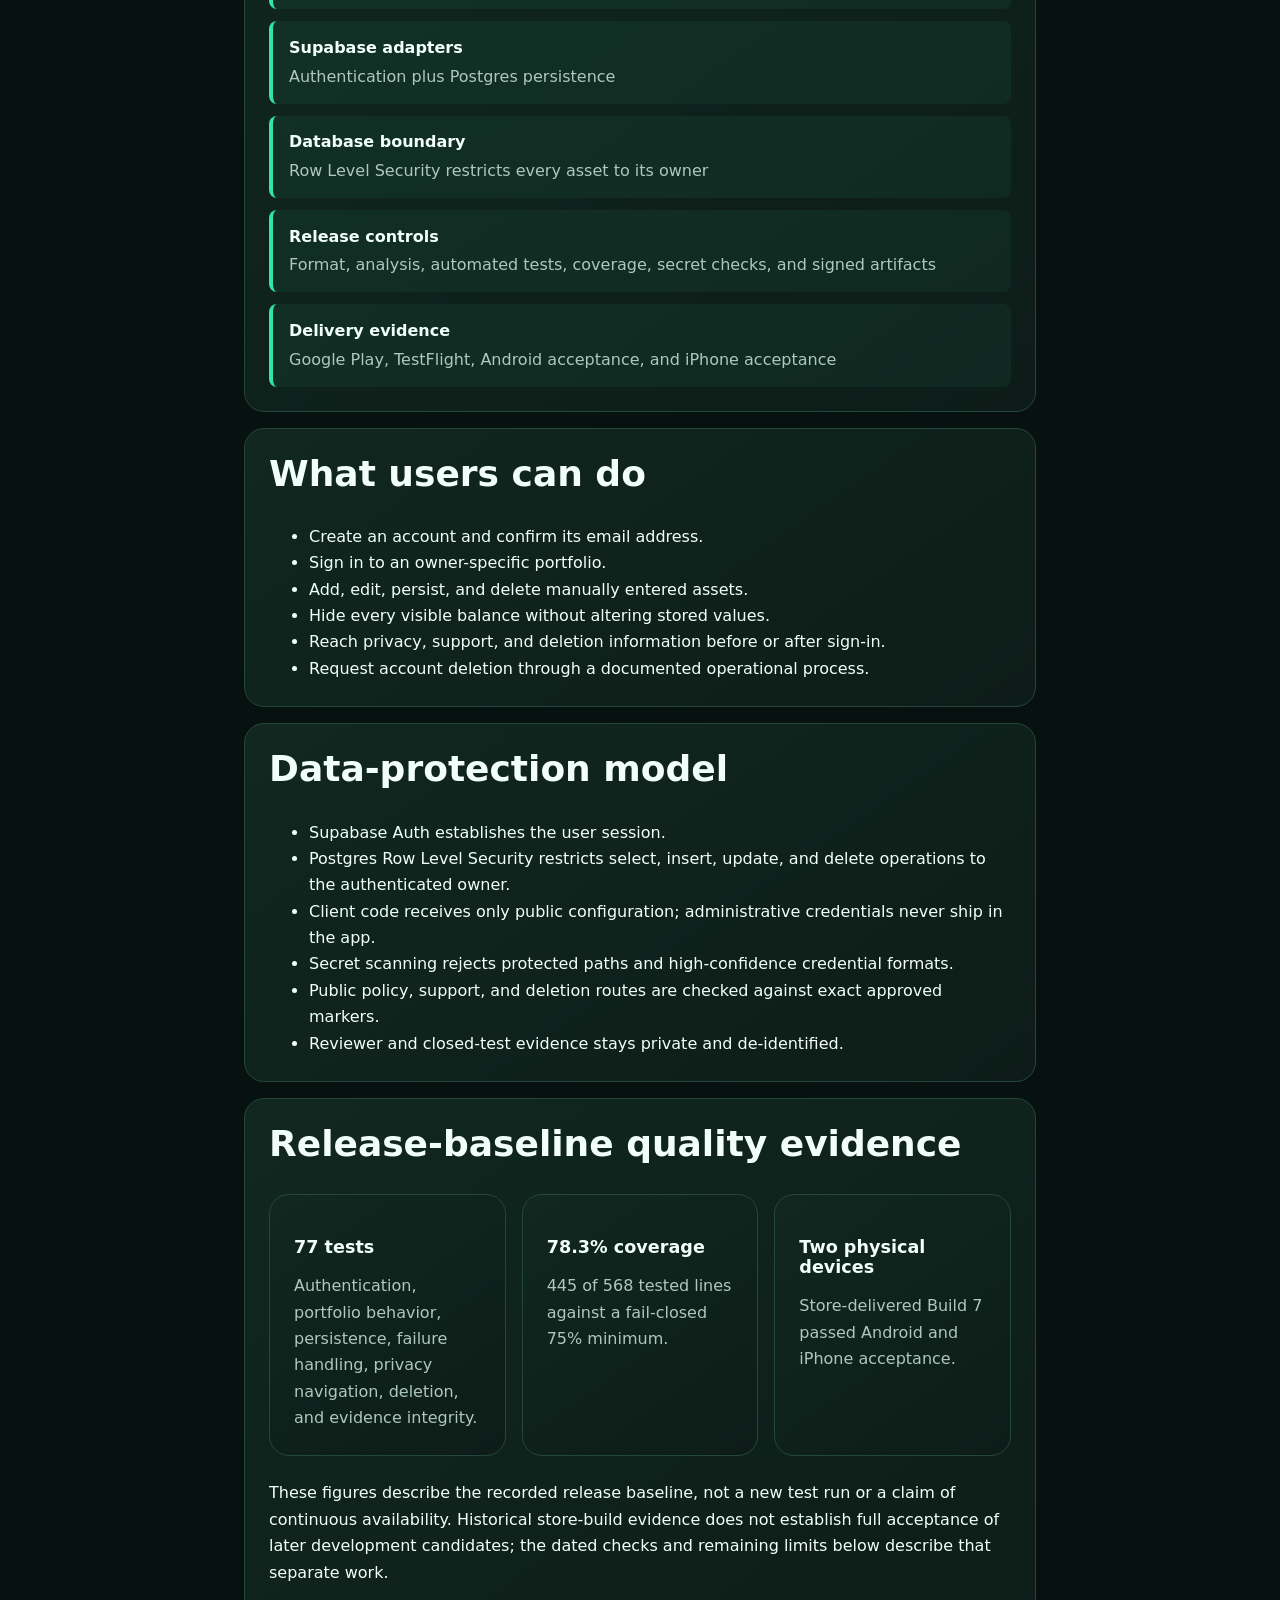
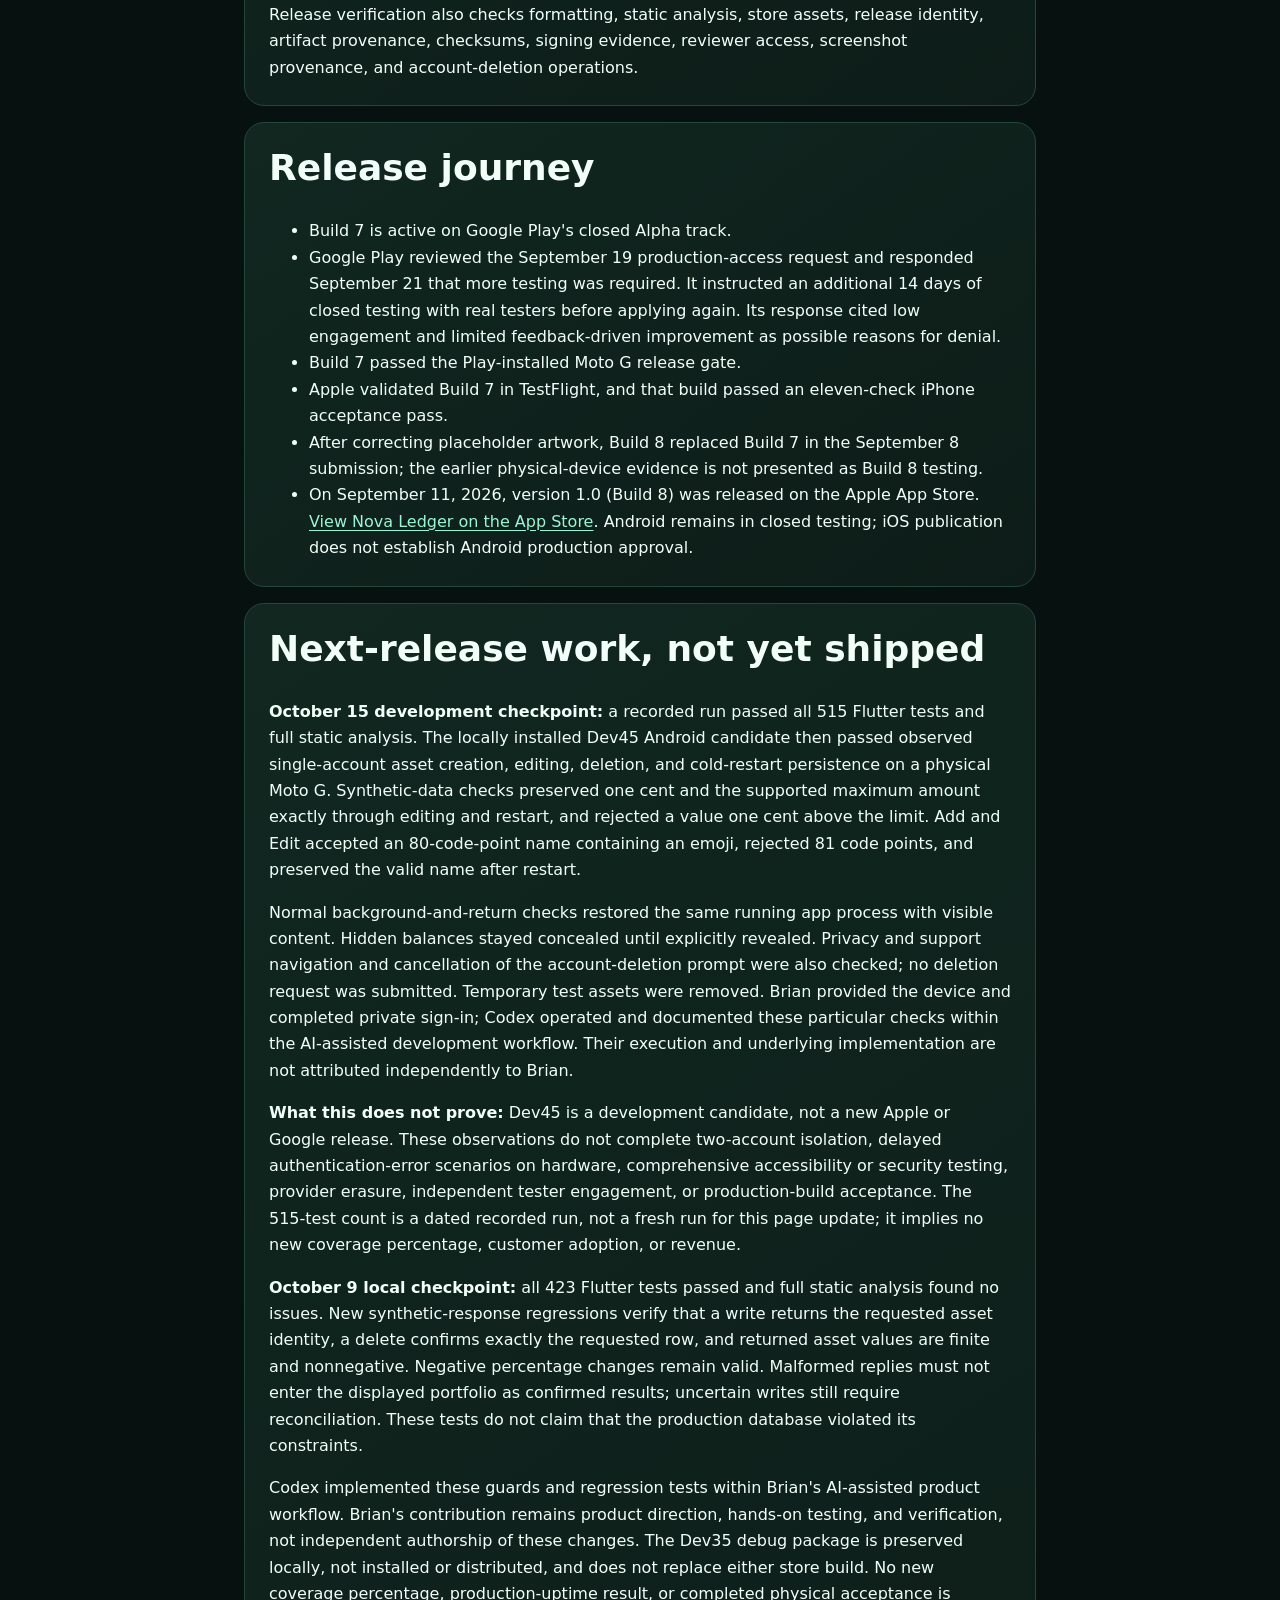
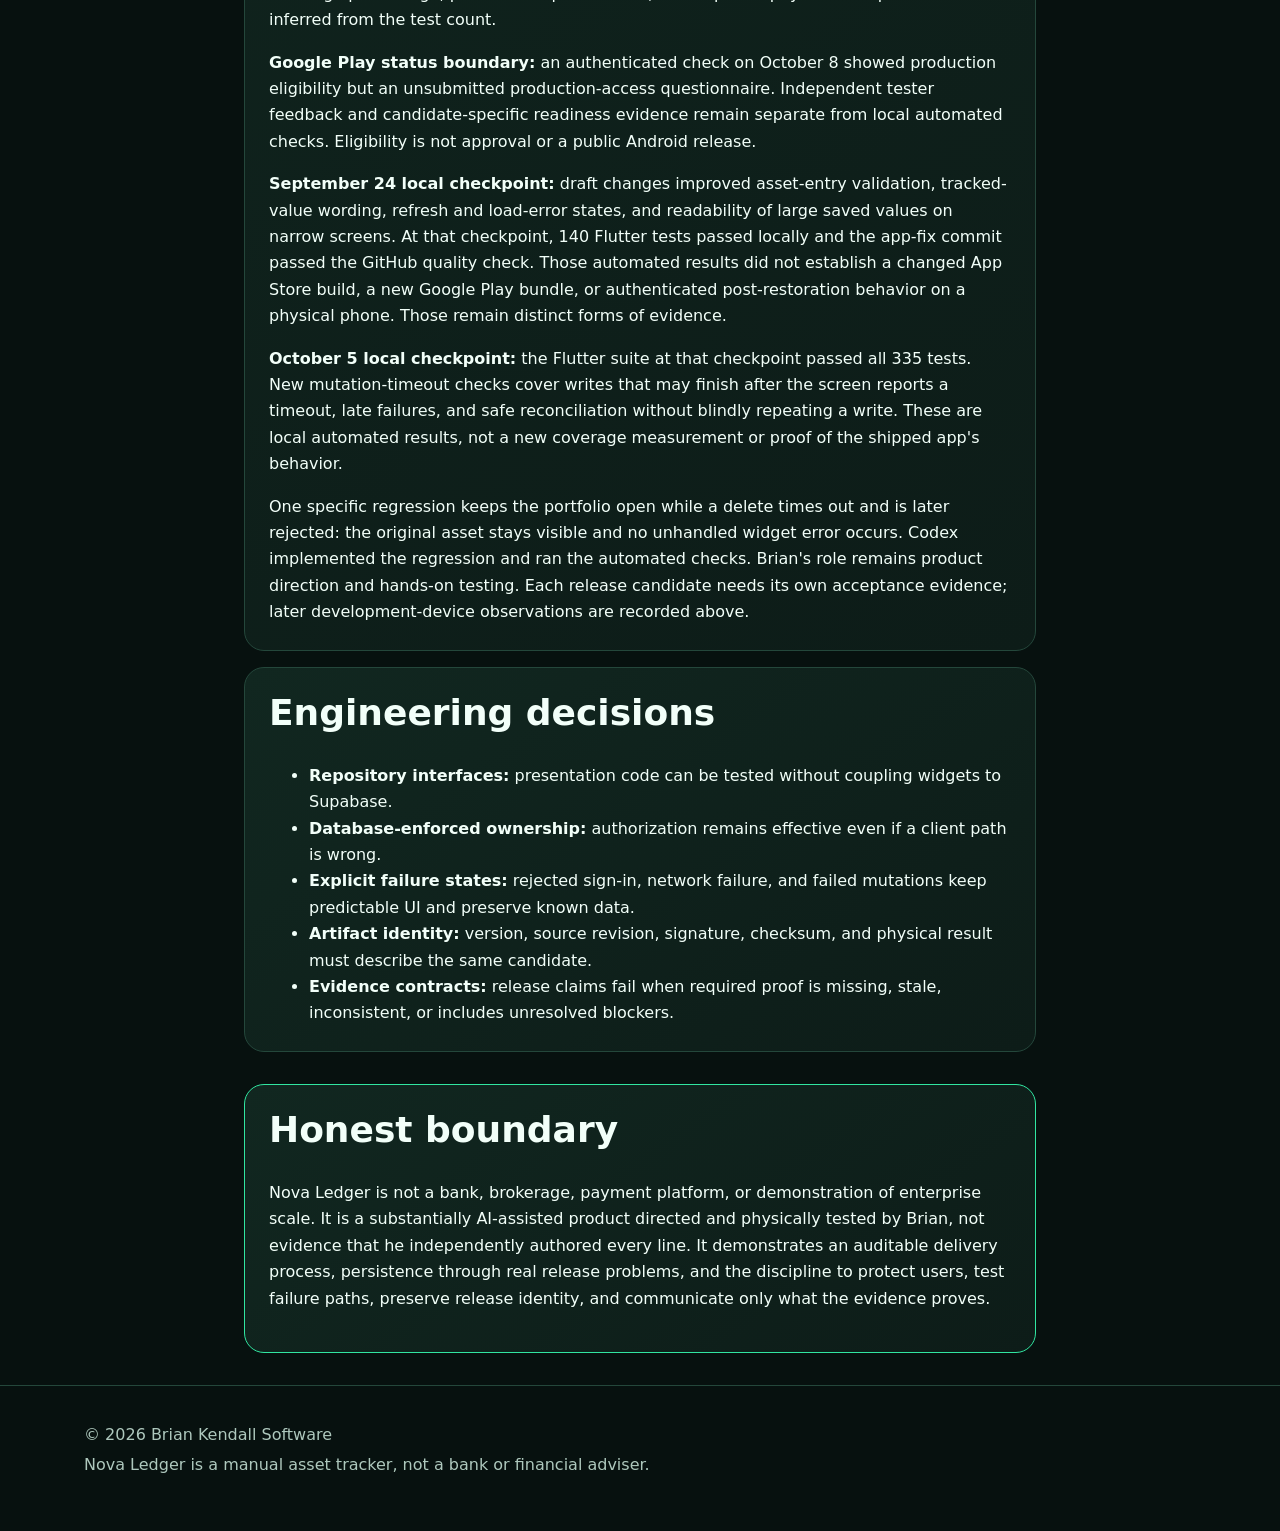
==== commit a459ac4c: "Document October 15 development-device evidence" ====
--- a/case-study/index.html
+++ b/case-study/index.html
@@ -82,7 +82,7 @@
           <article class="card"><h3>78.3% coverage</h3><p>445 of 568 tested lines against a fail-closed 75% minimum.</p></article>
           <article class="card"><h3>Two physical devices</h3><p>Store-delivered Build 7 passed Android and iPhone acceptance.</p></article>
         </div>
-        <p>These figures describe the recorded release baseline, not a new test run or a claim of continuous availability. Following backend restoration on September 19, a fresh native Android acceptance pass remains pending.</p>
+        <p>These figures describe the recorded release baseline, not a new test run or a claim of continuous availability. Historical store-build evidence does not establish full acceptance of later development candidates; the dated checks and remaining limits below describe that separate work.</p>
         <p>Release verification also checks formatting, static analysis, store assets, release identity, artifact provenance, checksums, signing evidence, reviewer access, screenshot provenance, and account-deletion operations.</p>
       </section>
 
@@ -100,12 +100,15 @@
 
       <section class="policy-section" aria-labelledby="candidate-title">
         <h2 id="candidate-title">Next-release work, not yet shipped</h2>
+        <p><strong>October 15 development checkpoint:</strong> a recorded run passed all 515 Flutter tests and full static analysis. The locally installed Dev45 Android candidate then passed observed single-account asset creation, editing, deletion, and cold-restart persistence on a physical Moto G. Synthetic-data checks preserved one cent and the supported maximum amount exactly through editing and restart, and rejected a value one cent above the limit. Add and Edit accepted an 80-code-point name containing an emoji, rejected 81 code points, and preserved the valid name after restart.</p>
+        <p>Normal background-and-return checks restored the same running app process with visible content. Hidden balances stayed concealed until explicitly revealed. Privacy and support navigation and cancellation of the account-deletion prompt were also checked; no deletion request was submitted. Temporary test assets were removed. Brian provided the device and completed private sign-in; Codex operated and documented these particular checks within the AI-assisted development workflow. Their execution and underlying implementation are not attributed independently to Brian.</p>
+        <p><strong>What this does not prove:</strong> Dev45 is a development candidate, not a new Apple or Google release. These observations do not complete two-account isolation, delayed authentication-error scenarios on hardware, comprehensive accessibility or security testing, provider erasure, independent tester engagement, or production-build acceptance. The 515-test count is a dated recorded run, not a fresh run for this page update; it implies no new coverage percentage, customer adoption, or revenue.</p>
         <p><strong>October 9 local checkpoint:</strong> all 423 Flutter tests passed and full static analysis found no issues. New synthetic-response regressions verify that a write returns the requested asset identity, a delete confirms exactly the requested row, and returned asset values are finite and nonnegative. Negative percentage changes remain valid. Malformed replies must not enter the displayed portfolio as confirmed results; uncertain writes still require reconciliation. These tests do not claim that the production database violated its constraints.</p>
         <p>Codex implemented these guards and regression tests within Brian's AI-assisted product workflow. Brian's contribution remains product direction, hands-on testing, and verification, not independent authorship of these changes. The Dev35 debug package is preserved locally, not installed or distributed, and does not replace either store build. No new coverage percentage, production-uptime result, or completed physical acceptance is inferred from the test count.</p>
-        <p><strong>Google Play status boundary:</strong> the latest successful authenticated check, October 8, showed production eligibility but an unsubmitted production-access questionnaire. Independent tester feedback and candidate-specific readiness evidence remain separate from local automated checks. Eligibility is not approval or a public Android release.</p>
-        <p>The current draft source improves asset-entry validation, tracked-value wording, refresh and load-error states, and readability of large saved values on narrow screens. On September 24, 140 Flutter tests passed locally and the app-fix commit passed the GitHub quality check. This does not mean the App Store build changed, a new Google Play bundle was delivered, or authenticated post-restoration Android behavior passed on a physical phone. Those are separate release gates.</p>
-        <p><strong>October 5 local checkpoint:</strong> the current Flutter suite passed all 335 tests. New mutation-timeout checks cover writes that may finish after the screen reports a timeout, late failures, and safe reconciliation without blindly repeating a write. These are local automated results, not a new coverage measurement or proof of the shipped app's behavior.</p>
-        <p>One specific regression keeps the portfolio open while a delete times out and is later rejected: the original asset stays visible and no unhandled widget error occurs. Codex implemented the regression and ran the automated checks. Brian's role remains product direction and hands-on testing; the next Android candidate still needs its own authenticated physical-device acceptance before release.</p>
+        <p><strong>Google Play status boundary:</strong> an authenticated check on October 8 showed production eligibility but an unsubmitted production-access questionnaire. Independent tester feedback and candidate-specific readiness evidence remain separate from local automated checks. Eligibility is not approval or a public Android release.</p>
+        <p><strong>September 24 local checkpoint:</strong> draft changes improved asset-entry validation, tracked-value wording, refresh and load-error states, and readability of large saved values on narrow screens. At that checkpoint, 140 Flutter tests passed locally and the app-fix commit passed the GitHub quality check. Those automated results did not establish a changed App Store build, a new Google Play bundle, or authenticated post-restoration behavior on a physical phone. Those remain distinct forms of evidence.</p>
+        <p><strong>October 5 local checkpoint:</strong> the Flutter suite at that checkpoint passed all 335 tests. New mutation-timeout checks cover writes that may finish after the screen reports a timeout, late failures, and safe reconciliation without blindly repeating a write. These are local automated results, not a new coverage measurement or proof of the shipped app's behavior.</p>
+        <p>One specific regression keeps the portfolio open while a delete times out and is later rejected: the original asset stays visible and no unhandled widget error occurs. Codex implemented the regression and ran the automated checks. Brian's role remains product direction and hands-on testing. Each release candidate needs its own acceptance evidence; later development-device observations are recorded above.</p>
       </section>
 
       <section class="policy-section" aria-labelledby="decisions-title">
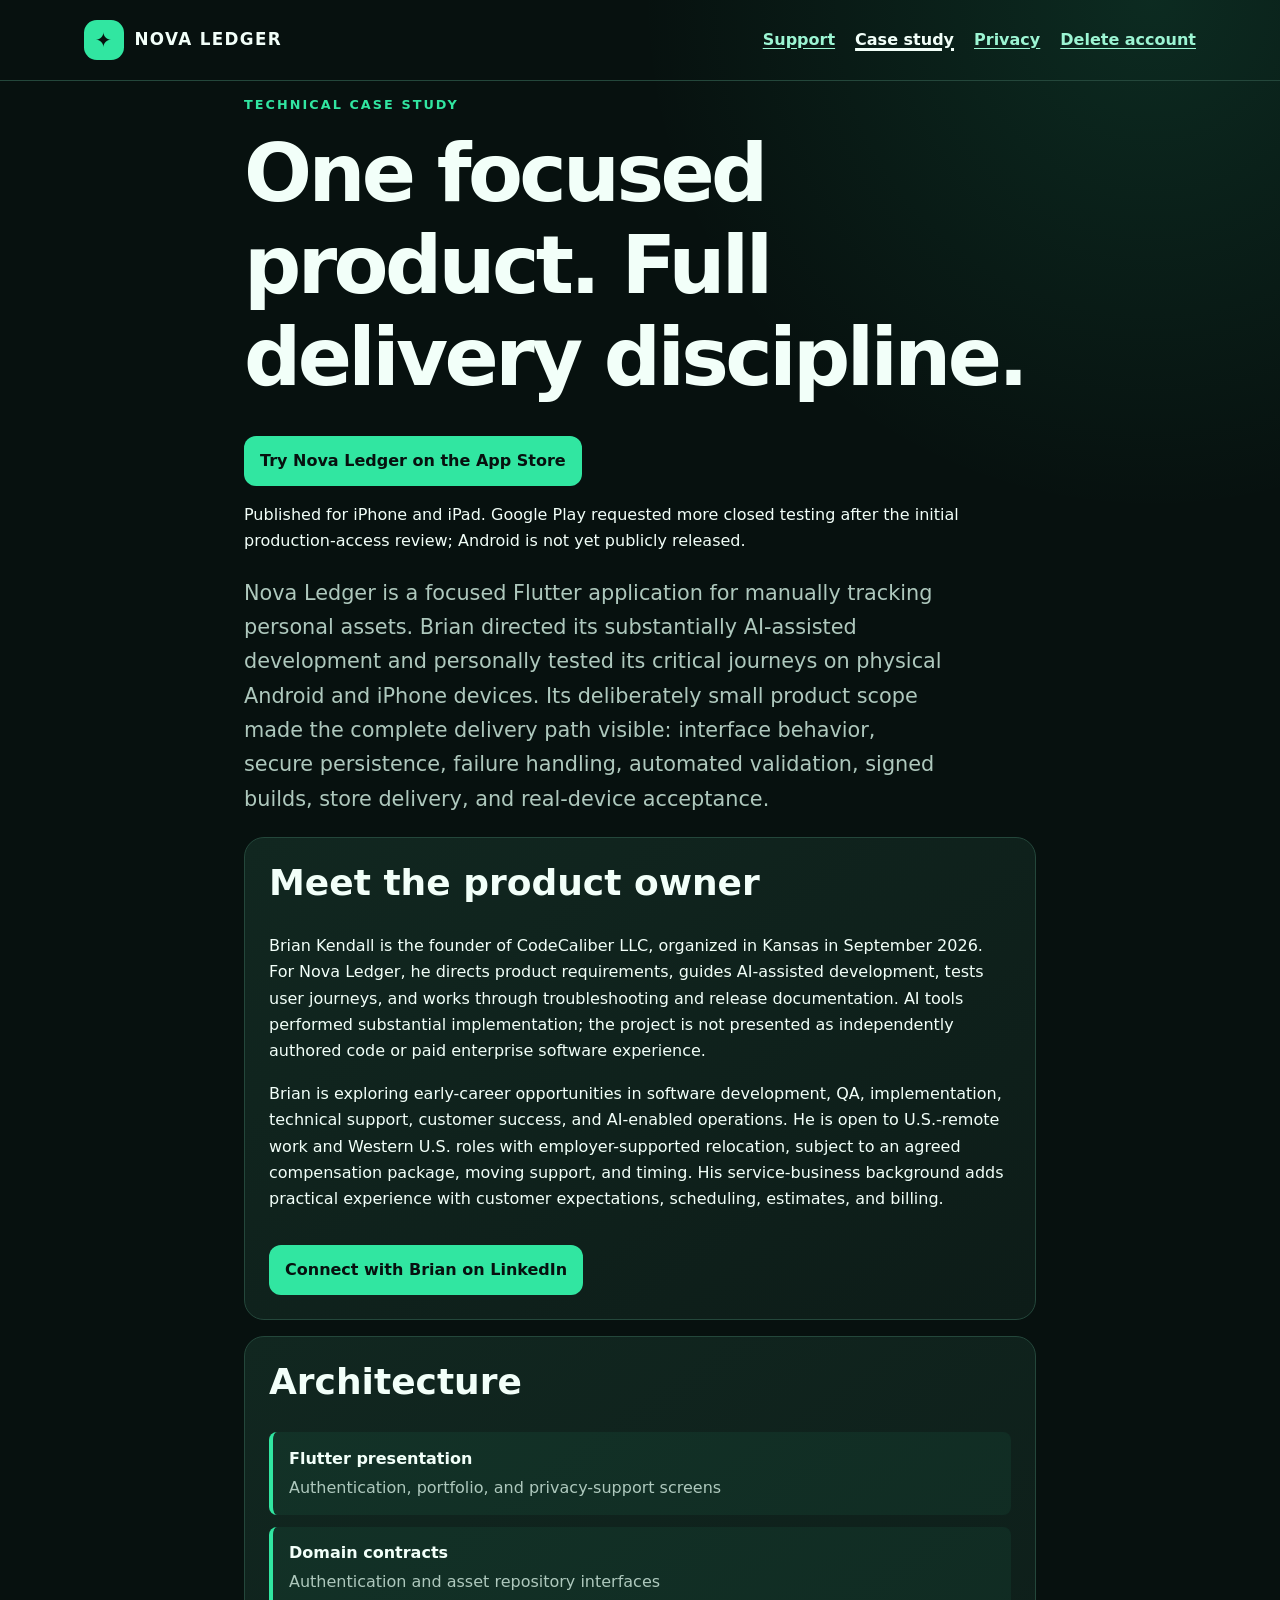
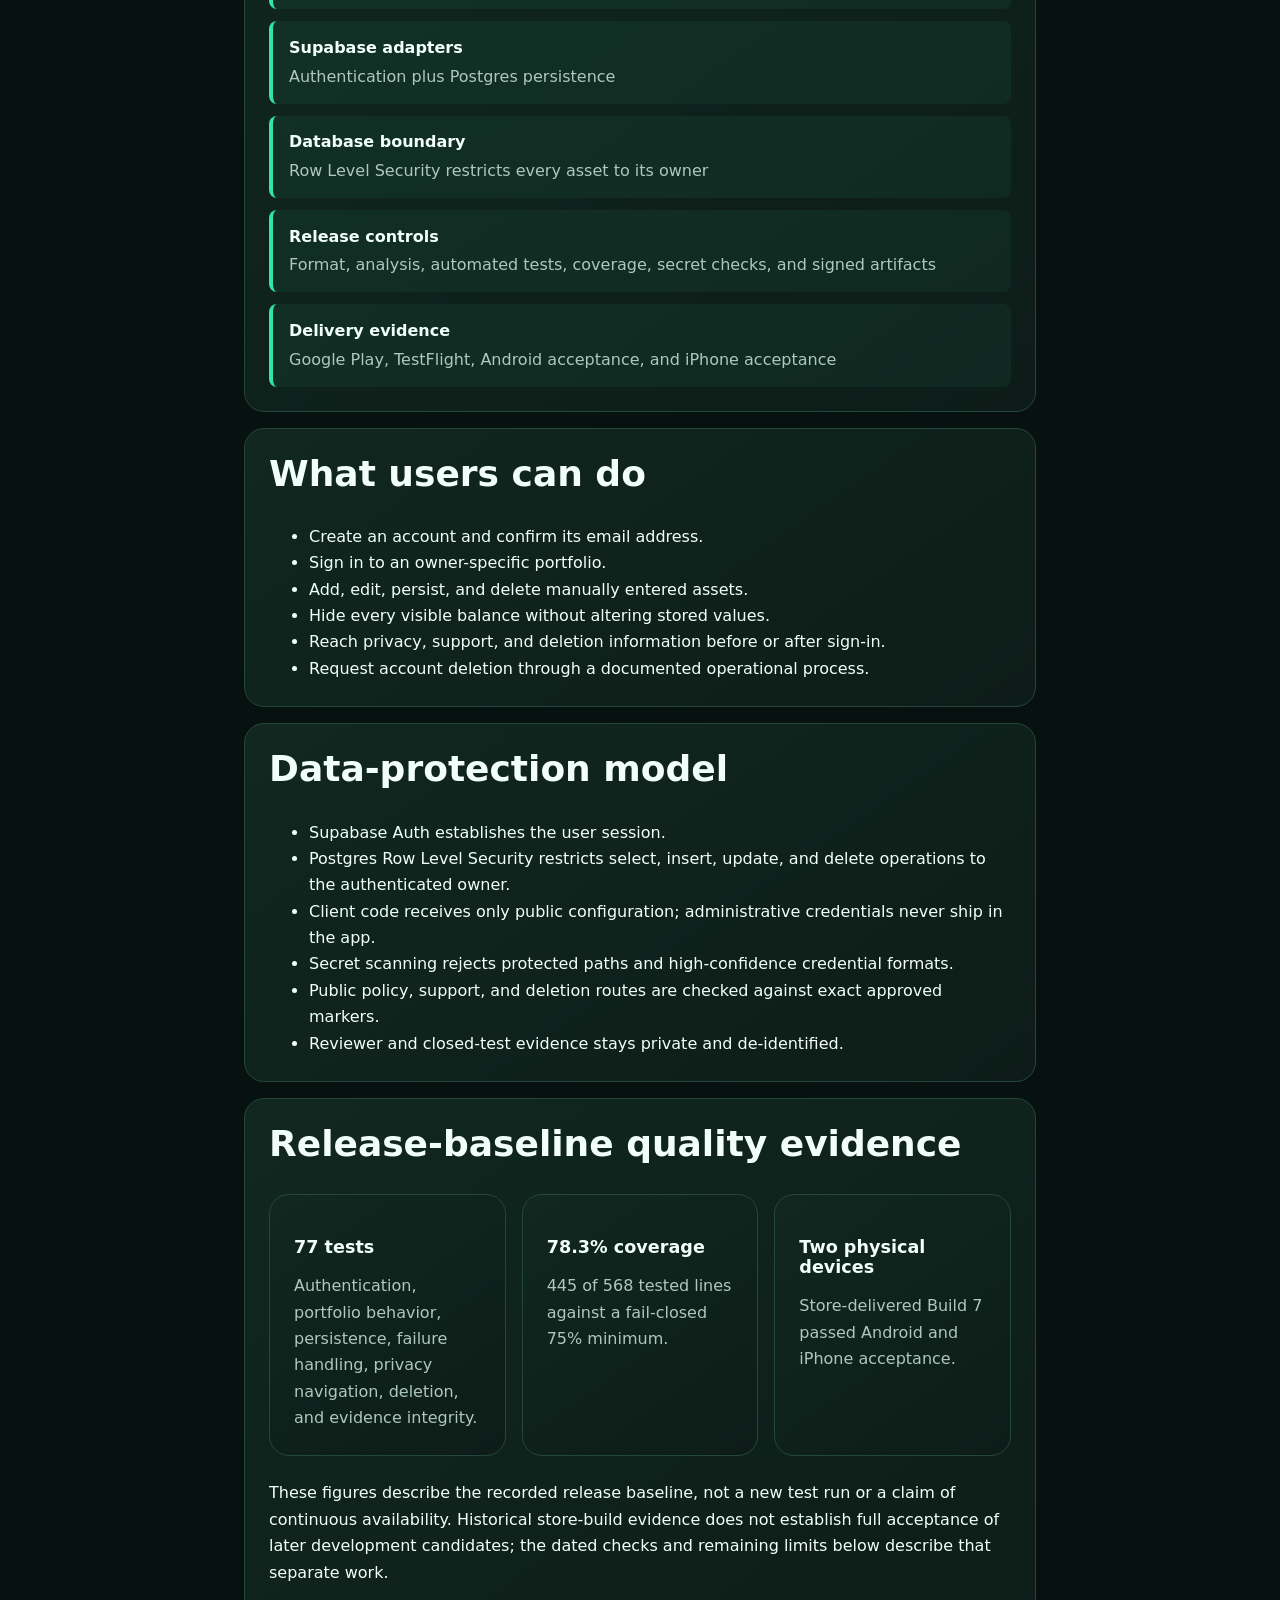
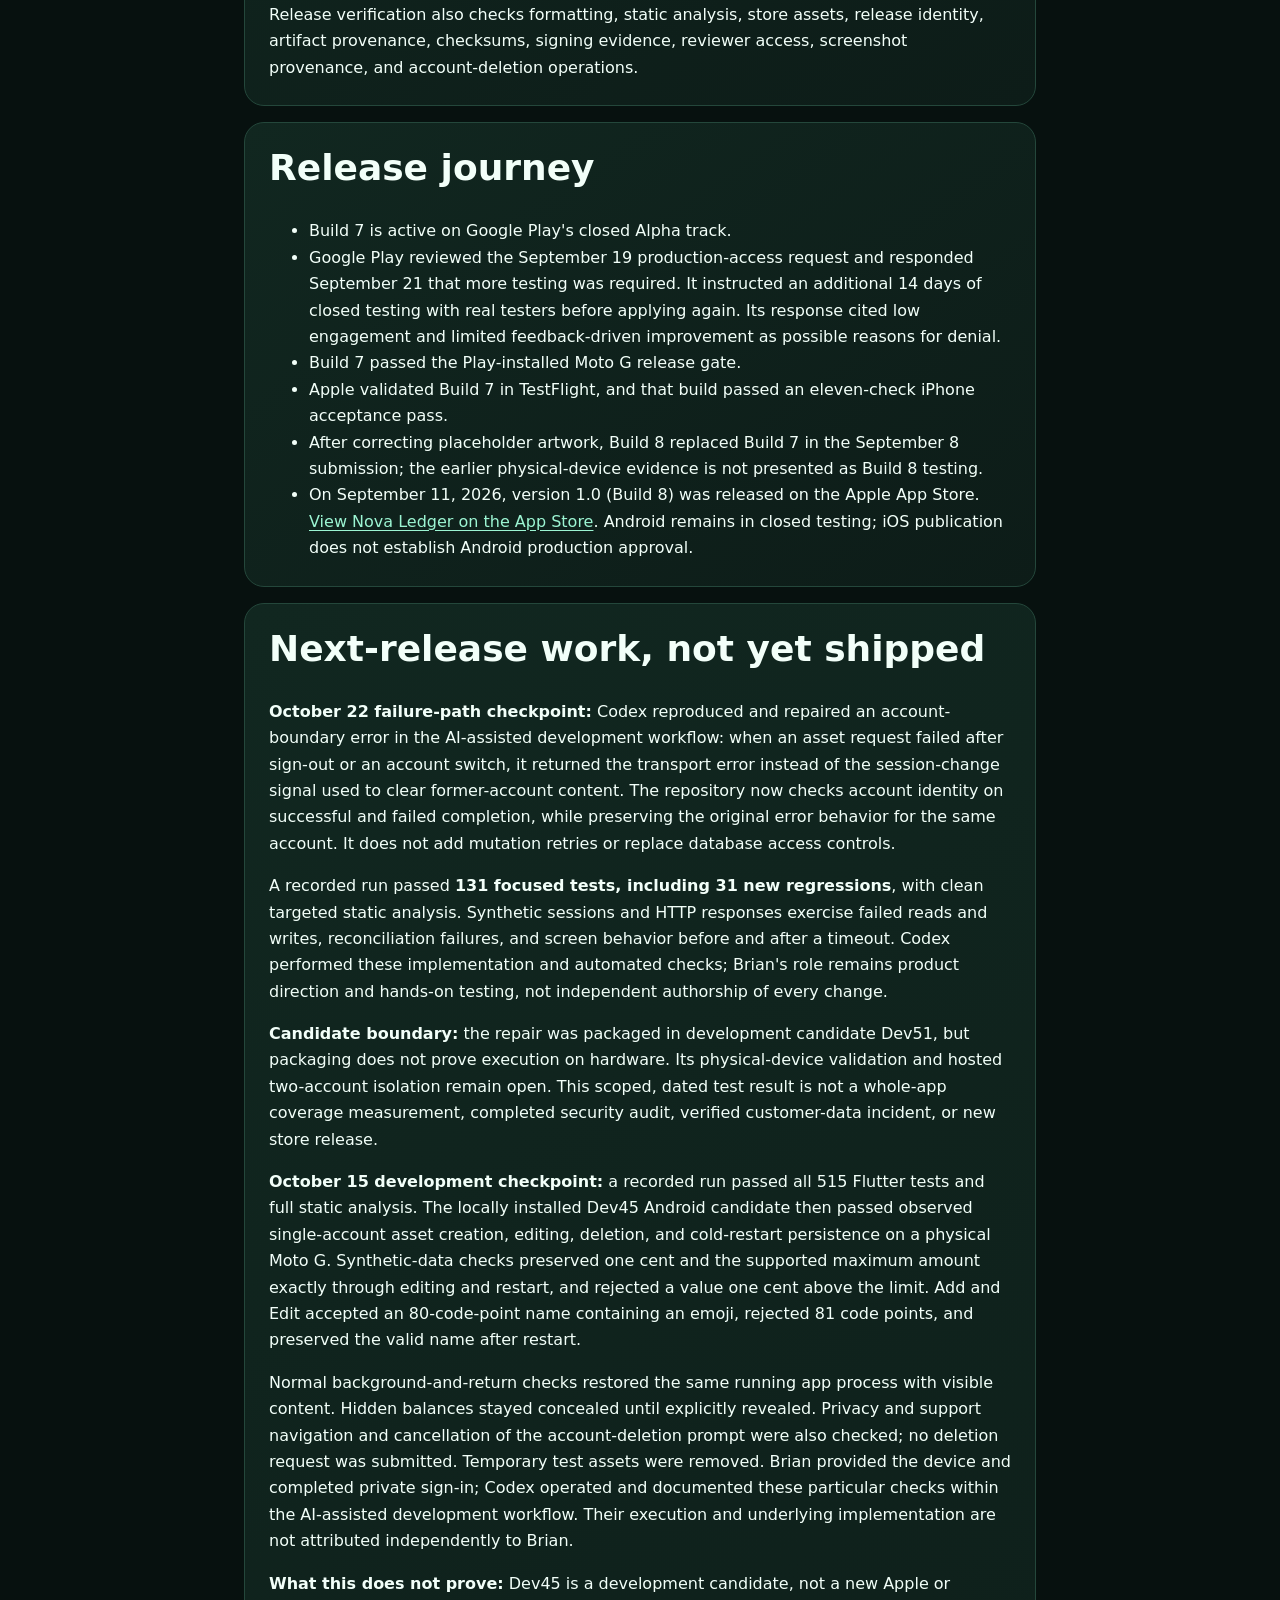
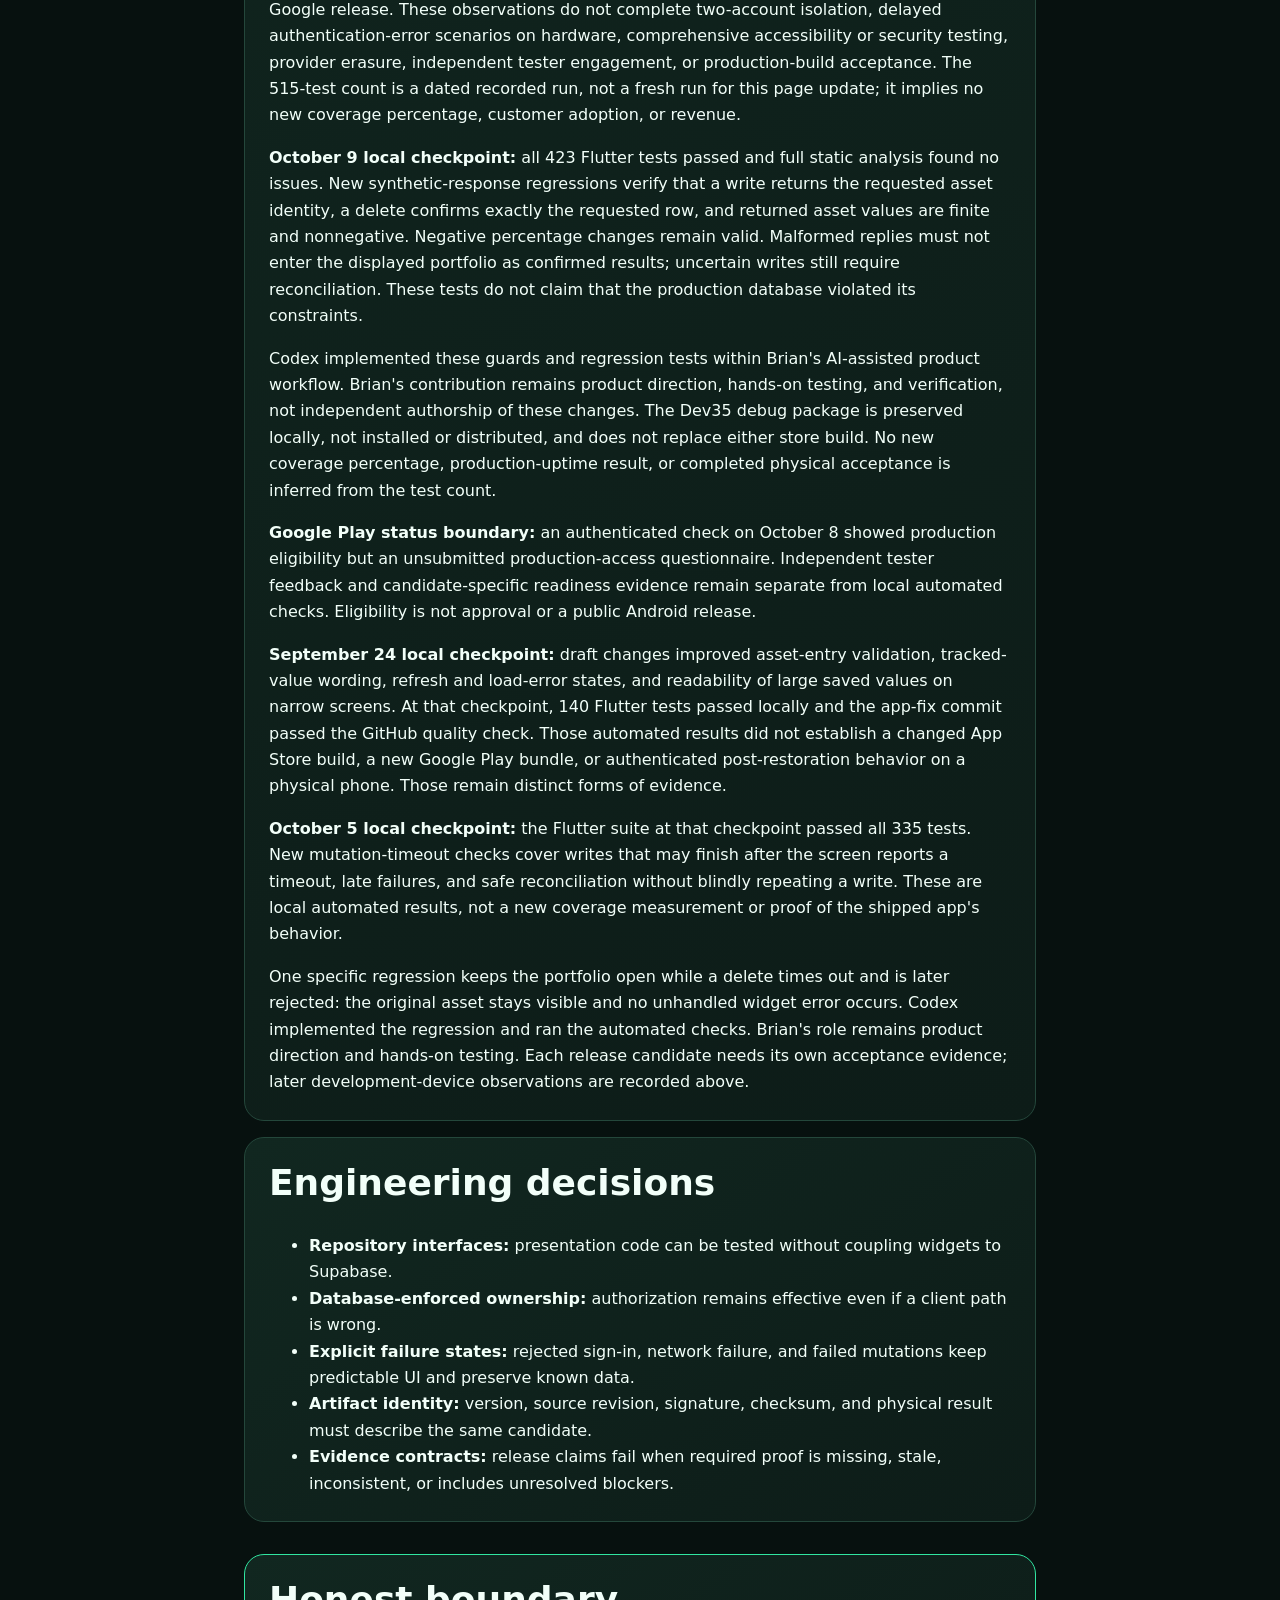
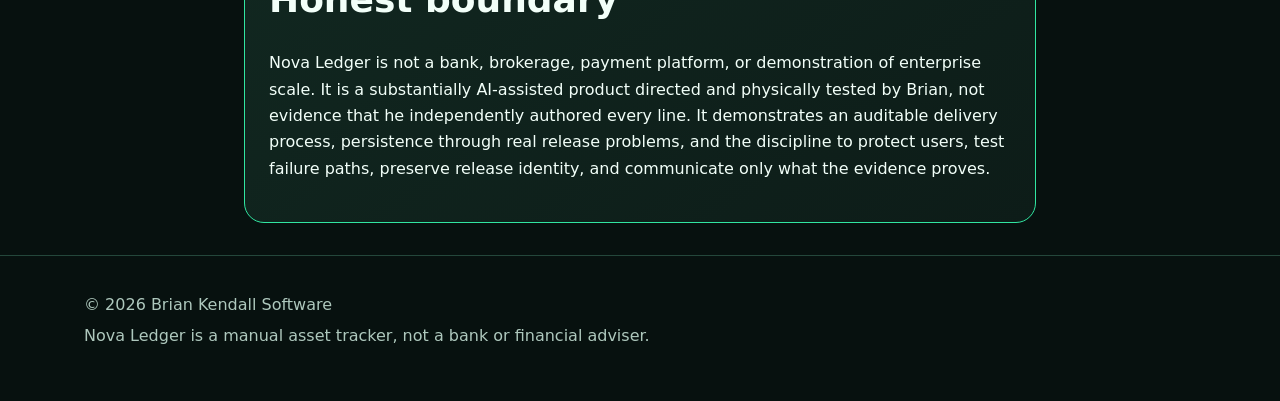
==== commit eca81331: "Document October 22 account-boundary regression evidence" ====
--- a/case-study/index.html
+++ b/case-study/index.html
@@ -100,6 +100,9 @@
 
       <section class="policy-section" aria-labelledby="candidate-title">
         <h2 id="candidate-title">Next-release work, not yet shipped</h2>
+        <p><strong>October 22 failure-path checkpoint:</strong> Codex reproduced and repaired an account-boundary error in the AI-assisted development workflow: when an asset request failed after sign-out or an account switch, it returned the transport error instead of the session-change signal used to clear former-account content. The repository now checks account identity on successful and failed completion, while preserving the original error behavior for the same account. It does not add mutation retries or replace database access controls.</p>
+        <p>A recorded run passed <strong>131 focused tests, including 31 new regressions</strong>, with clean targeted static analysis. Synthetic sessions and HTTP responses exercise failed reads and writes, reconciliation failures, and screen behavior before and after a timeout. Codex performed these implementation and automated checks; Brian's role remains product direction and hands-on testing, not independent authorship of every change.</p>
+        <p><strong>Candidate boundary:</strong> the repair was packaged in development candidate Dev51, but packaging does not prove execution on hardware. Its physical-device validation and hosted two-account isolation remain open. This scoped, dated test result is not a whole-app coverage measurement, completed security audit, verified customer-data incident, or new store release.</p>
         <p><strong>October 15 development checkpoint:</strong> a recorded run passed all 515 Flutter tests and full static analysis. The locally installed Dev45 Android candidate then passed observed single-account asset creation, editing, deletion, and cold-restart persistence on a physical Moto G. Synthetic-data checks preserved one cent and the supported maximum amount exactly through editing and restart, and rejected a value one cent above the limit. Add and Edit accepted an 80-code-point name containing an emoji, rejected 81 code points, and preserved the valid name after restart.</p>
         <p>Normal background-and-return checks restored the same running app process with visible content. Hidden balances stayed concealed until explicitly revealed. Privacy and support navigation and cancellation of the account-deletion prompt were also checked; no deletion request was submitted. Temporary test assets were removed. Brian provided the device and completed private sign-in; Codex operated and documented these particular checks within the AI-assisted development workflow. Their execution and underlying implementation are not attributed independently to Brian.</p>
         <p><strong>What this does not prove:</strong> Dev45 is a development candidate, not a new Apple or Google release. These observations do not complete two-account isolation, delayed authentication-error scenarios on hardware, comprehensive accessibility or security testing, provider erasure, independent tester engagement, or production-build acceptance. The 515-test count is a dated recorded run, not a fresh run for this page update; it implies no new coverage percentage, customer adoption, or revenue.</p>
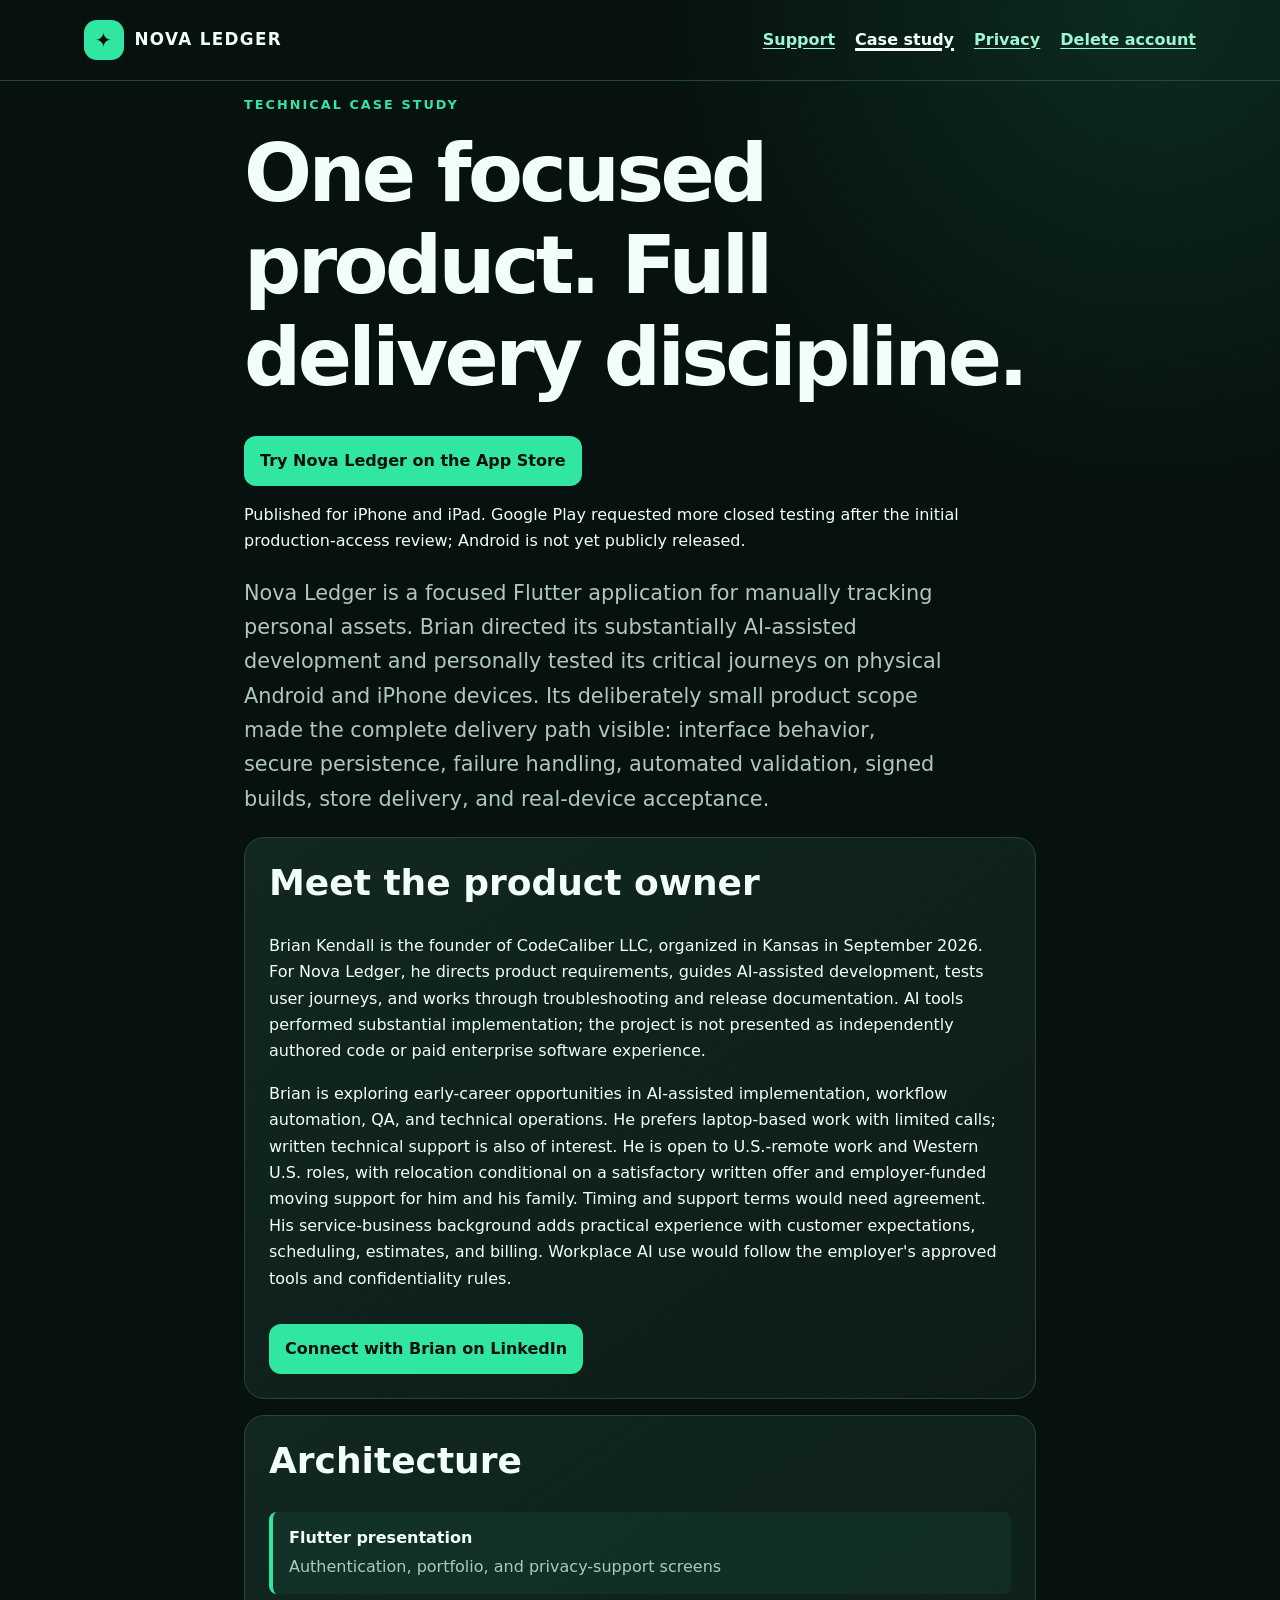
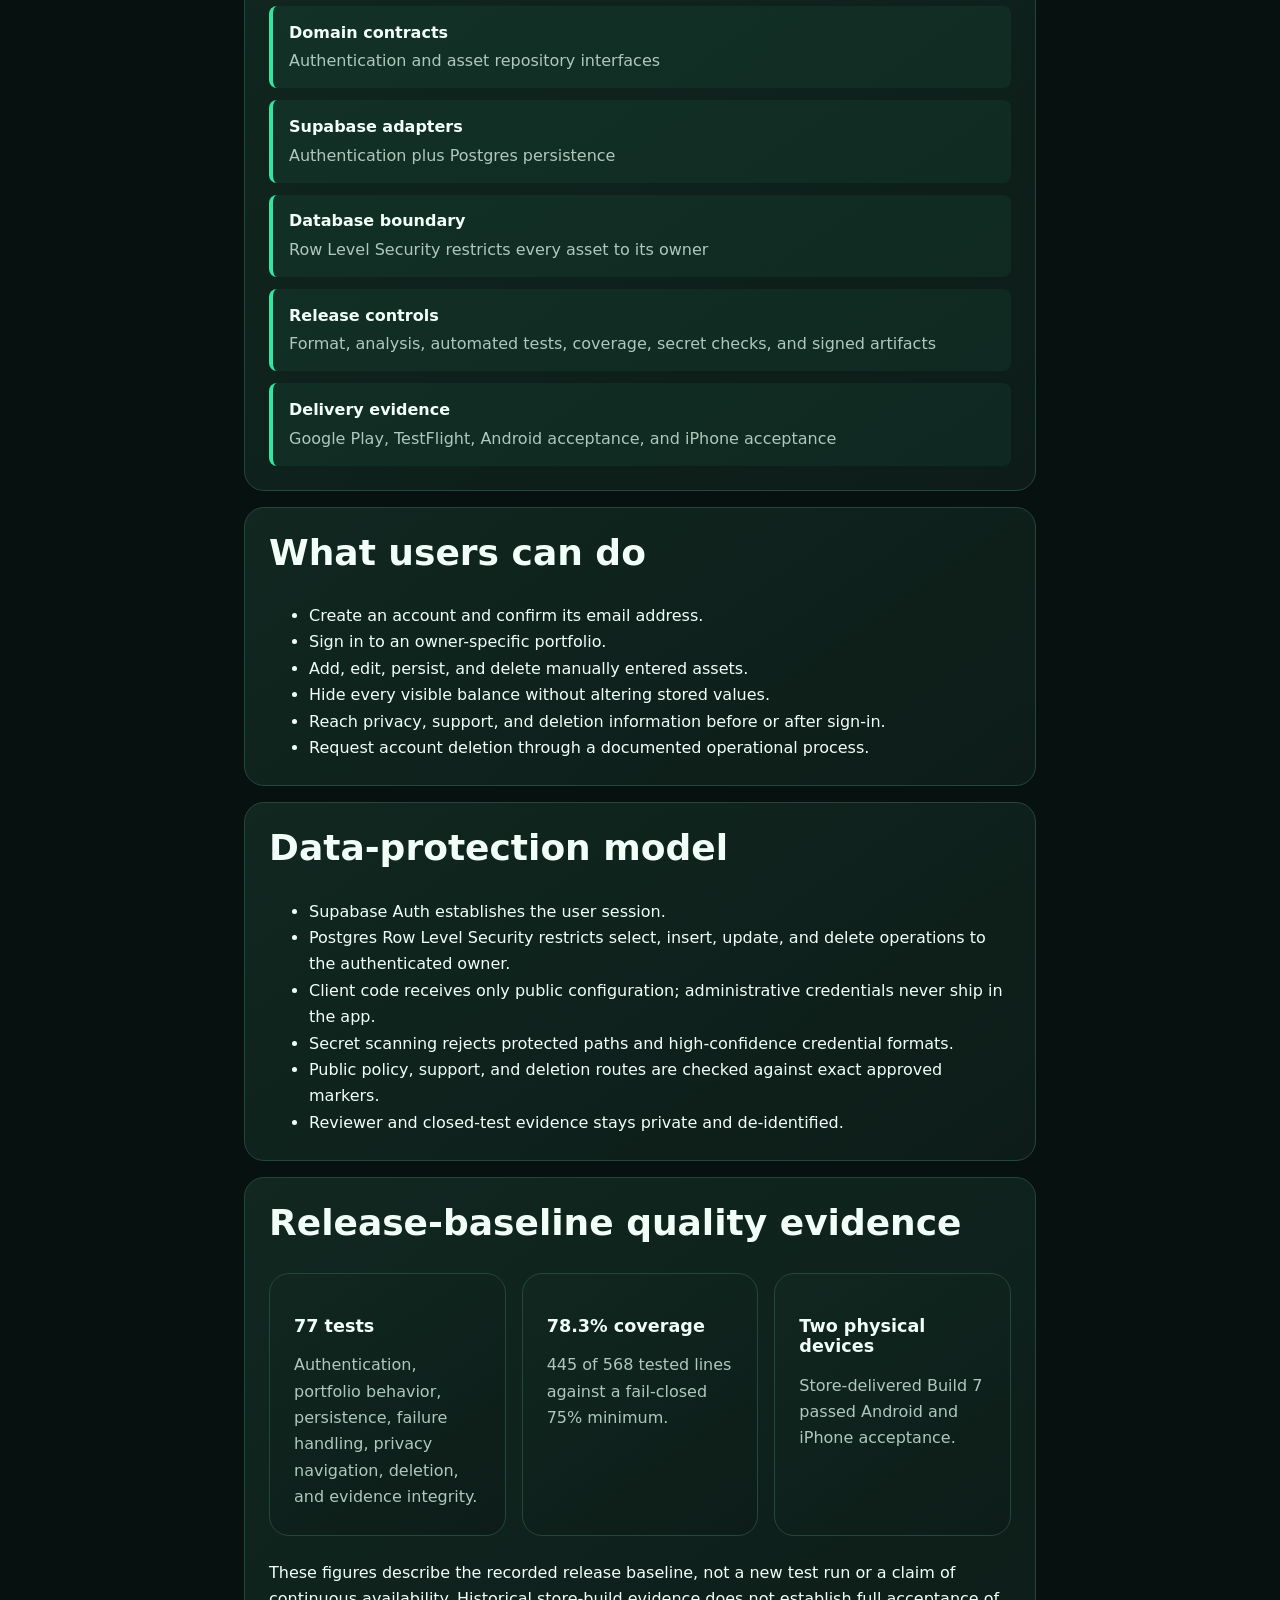
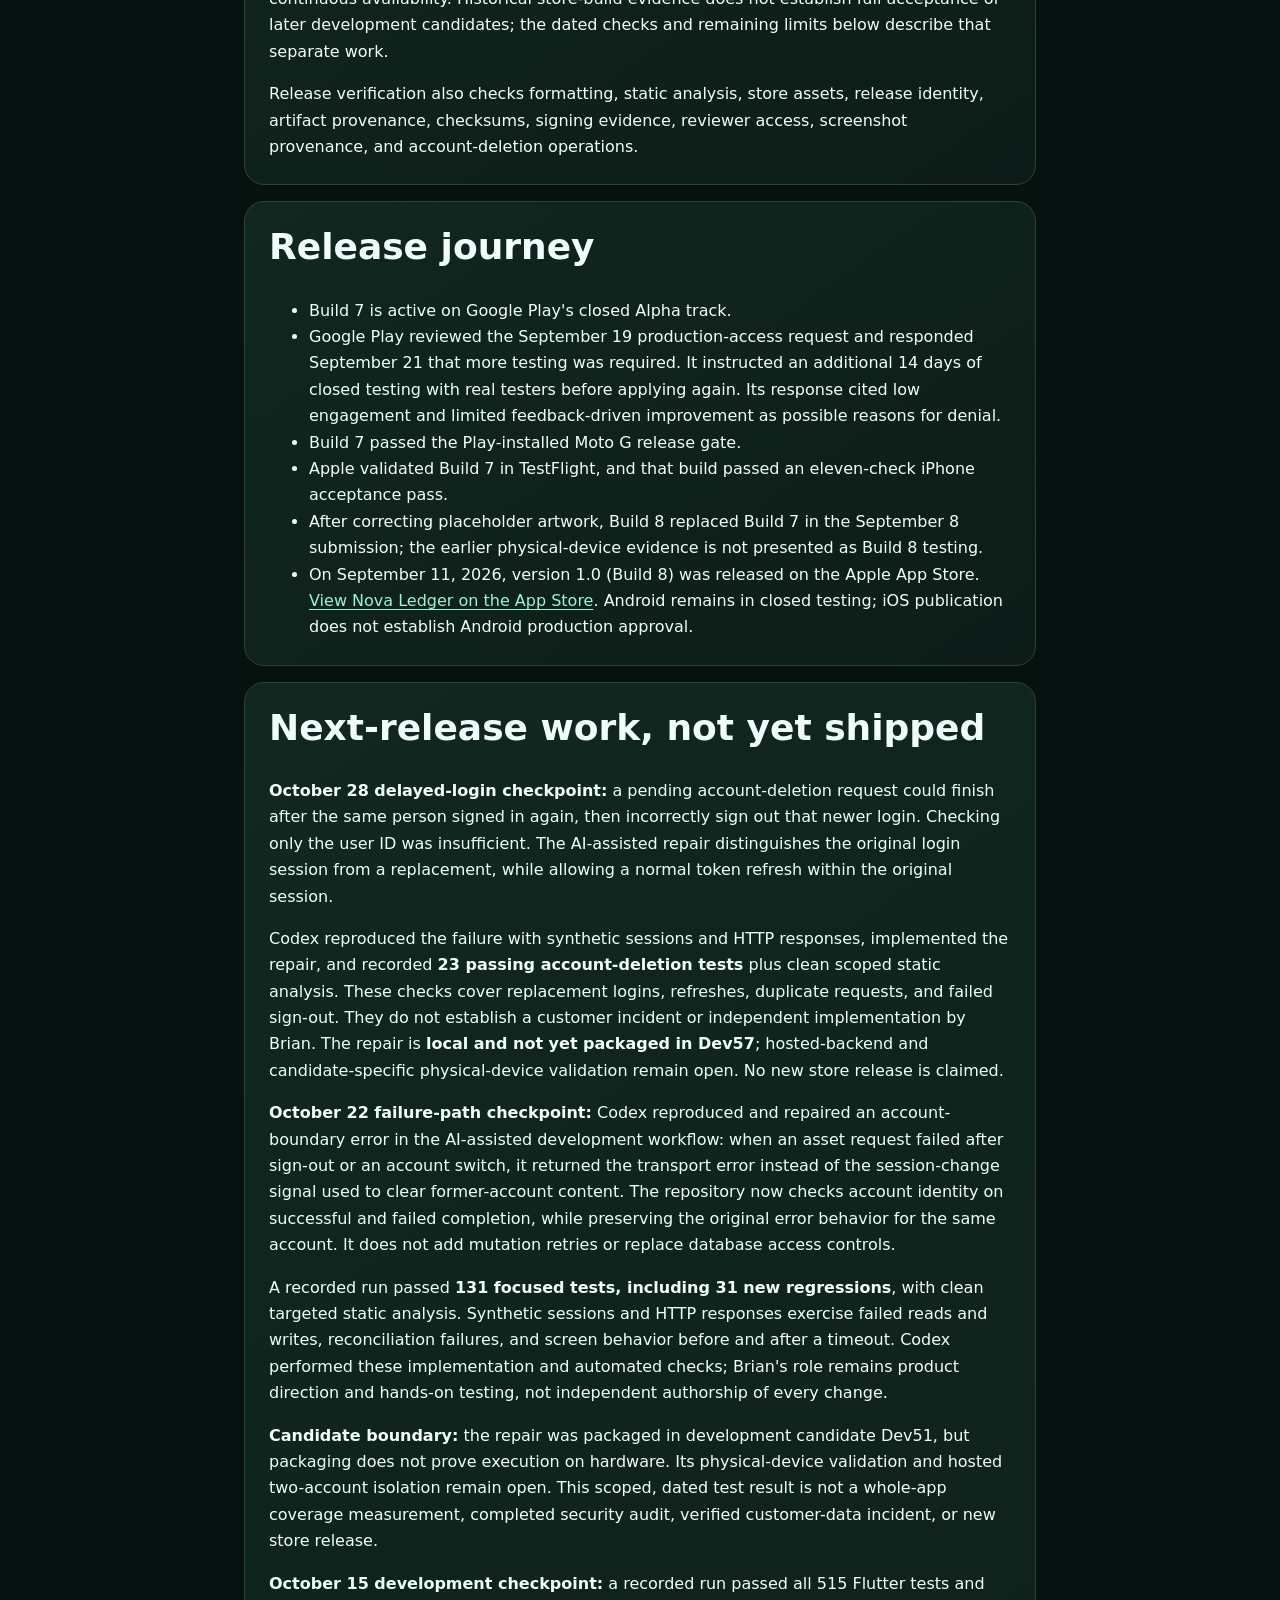
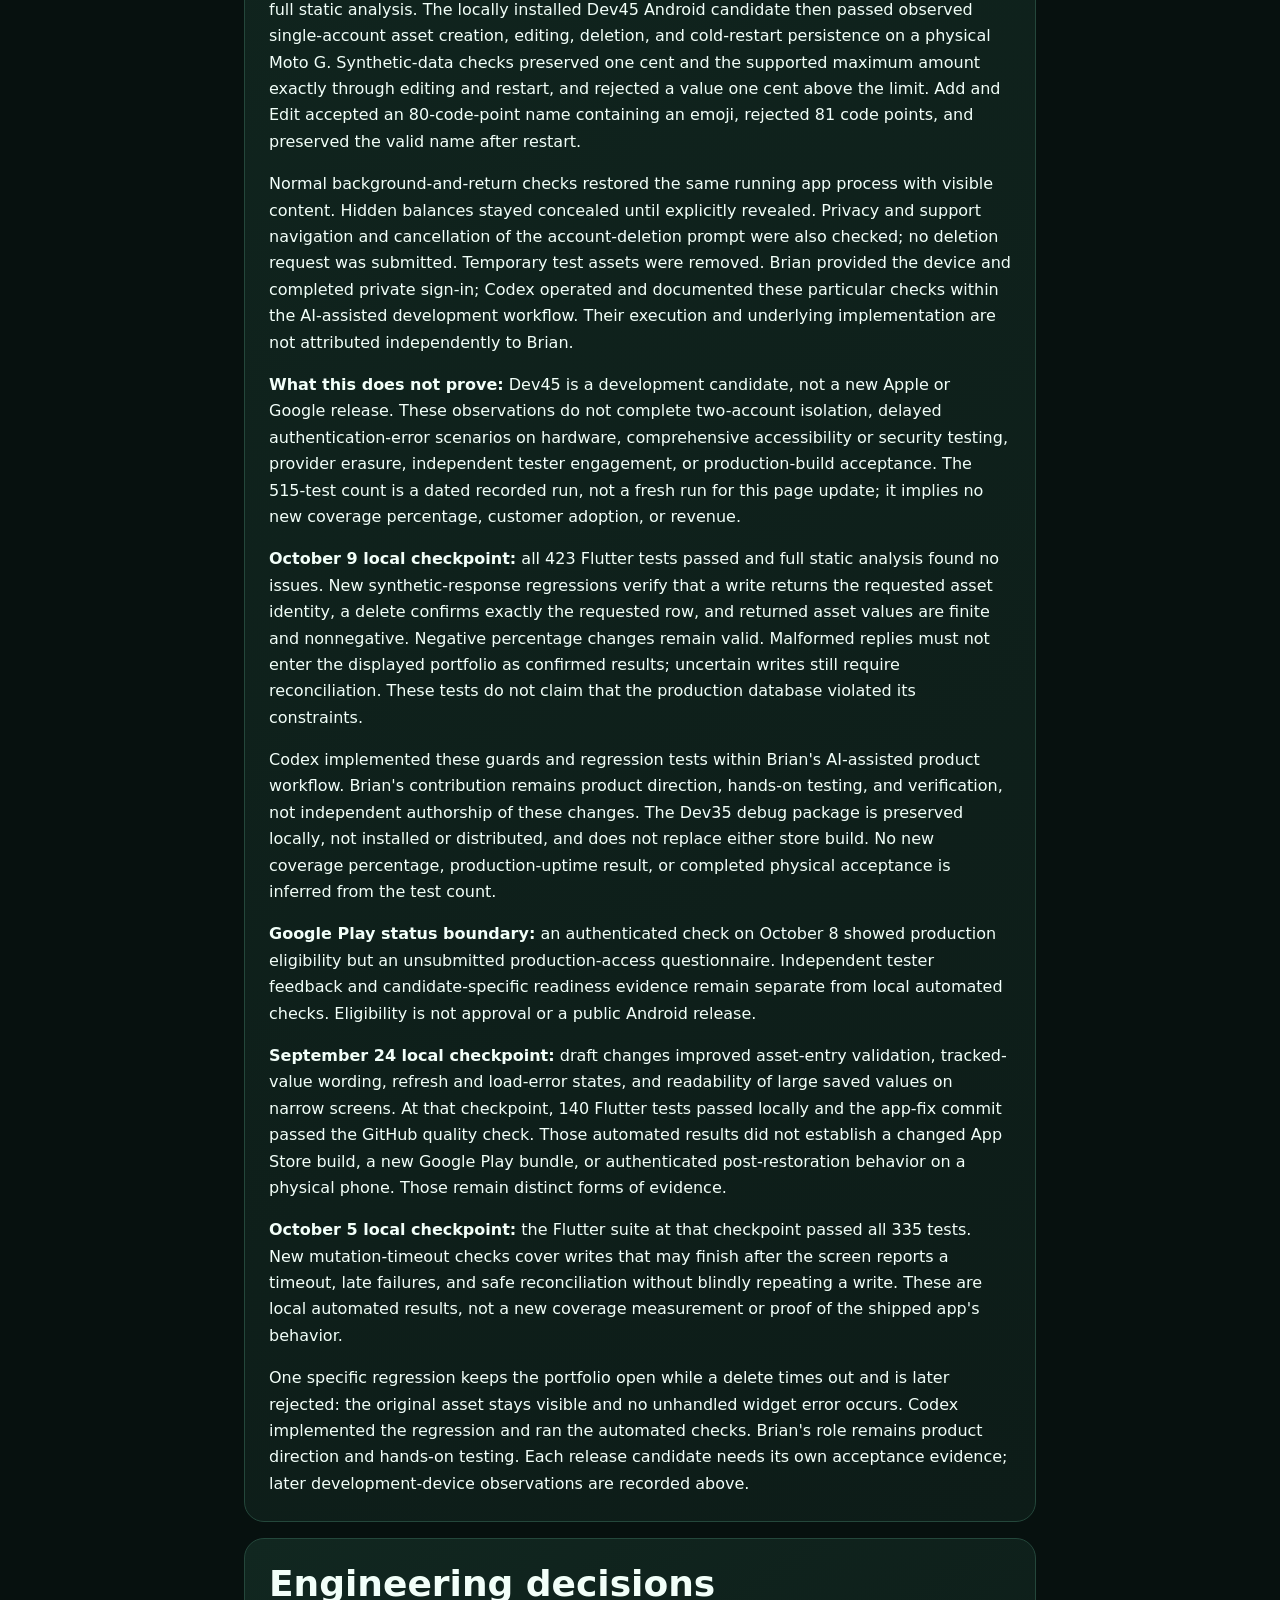
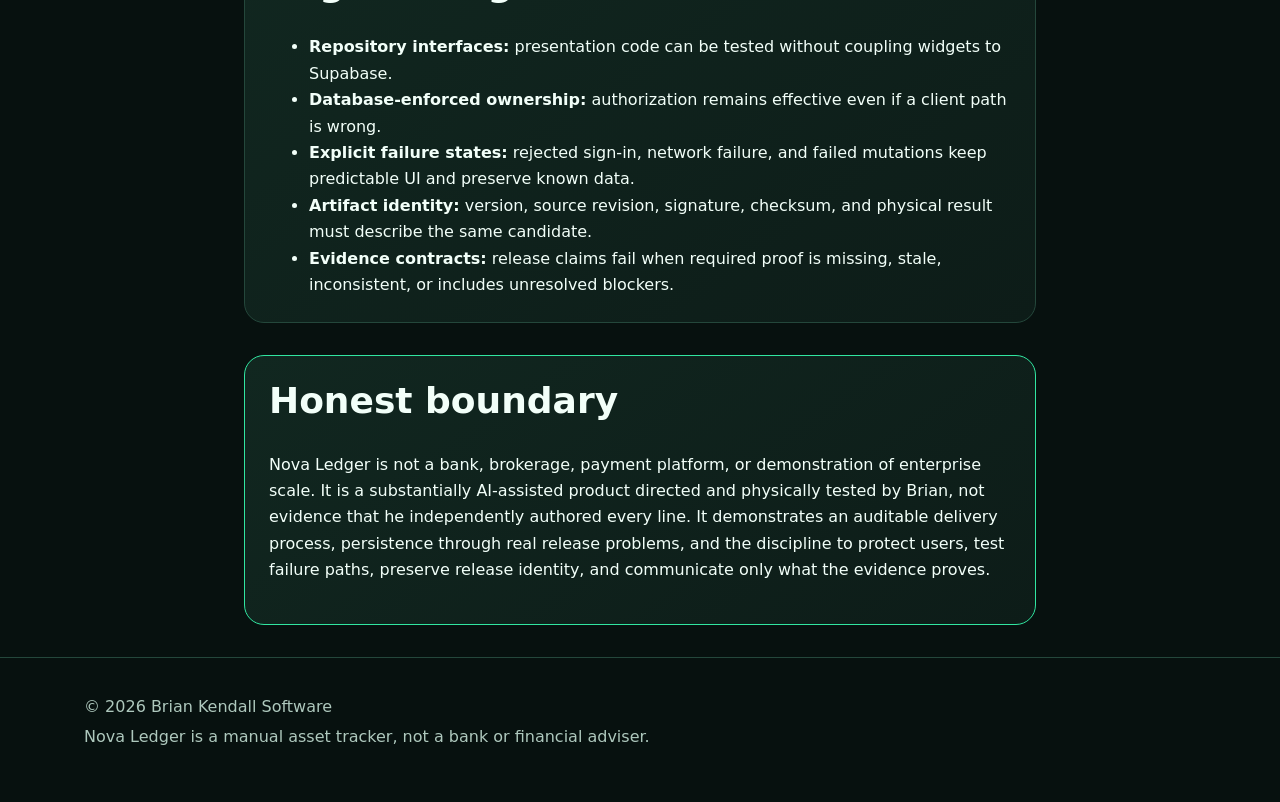
==== commit e7c43a2d: "Document October 28 login-session QA evidence" ====
--- a/case-study/index.html
+++ b/case-study/index.html
@@ -35,7 +35,7 @@
       <section class="policy-section" aria-labelledby="builder-title">
         <h2 id="builder-title">Meet the product owner</h2>
         <p>Brian Kendall is the founder of CodeCaliber LLC, organized in Kansas in September 2026. For Nova Ledger, he directs product requirements, guides AI-assisted development, tests user journeys, and works through troubleshooting and release documentation. AI tools performed substantial implementation; the project is not presented as independently authored code or paid enterprise software experience.</p>
-        <p>Brian is exploring early-career opportunities in software development, QA, implementation, technical support, customer success, and AI-enabled operations. He is open to U.S.-remote work and Western U.S. roles with employer-supported relocation, subject to an agreed compensation package, moving support, and timing. His service-business background adds practical experience with customer expectations, scheduling, estimates, and billing.</p>
+        <p>Brian is exploring early-career opportunities in AI-assisted implementation, workflow automation, QA, and technical operations. He prefers laptop-based work with limited calls; written technical support is also of interest. He is open to U.S.-remote work and Western U.S. roles, with relocation conditional on a satisfactory written offer and employer-funded moving support for him and his family. Timing and support terms would need agreement. His service-business background adds practical experience with customer expectations, scheduling, estimates, and billing. Workplace AI use would follow the employer's approved tools and confidentiality rules.</p>
         <p><a class="button" href="https://www.linkedin.com/in/brian-kendall-425825435/">Connect with Brian on LinkedIn</a></p>
       </section>
 
@@ -100,6 +100,8 @@
 
       <section class="policy-section" aria-labelledby="candidate-title">
         <h2 id="candidate-title">Next-release work, not yet shipped</h2>
+        <p><strong>October 28 delayed-login checkpoint:</strong> a pending account-deletion request could finish after the same person signed in again, then incorrectly sign out that newer login. Checking only the user ID was insufficient. The AI-assisted repair distinguishes the original login session from a replacement, while allowing a normal token refresh within the original session.</p>
+        <p>Codex reproduced the failure with synthetic sessions and HTTP responses, implemented the repair, and recorded <strong>23 passing account-deletion tests</strong> plus clean scoped static analysis. These checks cover replacement logins, refreshes, duplicate requests, and failed sign-out. They do not establish a customer incident or independent implementation by Brian. The repair is <strong>local and not yet packaged in Dev57</strong>; hosted-backend and candidate-specific physical-device validation remain open. No new store release is claimed.</p>
         <p><strong>October 22 failure-path checkpoint:</strong> Codex reproduced and repaired an account-boundary error in the AI-assisted development workflow: when an asset request failed after sign-out or an account switch, it returned the transport error instead of the session-change signal used to clear former-account content. The repository now checks account identity on successful and failed completion, while preserving the original error behavior for the same account. It does not add mutation retries or replace database access controls.</p>
         <p>A recorded run passed <strong>131 focused tests, including 31 new regressions</strong>, with clean targeted static analysis. Synthetic sessions and HTTP responses exercise failed reads and writes, reconciliation failures, and screen behavior before and after a timeout. Codex performed these implementation and automated checks; Brian's role remains product direction and hands-on testing, not independent authorship of every change.</p>
         <p><strong>Candidate boundary:</strong> the repair was packaged in development candidate Dev51, but packaging does not prove execution on hardware. Its physical-device validation and hosted two-account isolation remain open. This scoped, dated test result is not a whole-app coverage measurement, completed security audit, verified customer-data incident, or new store release.</p>
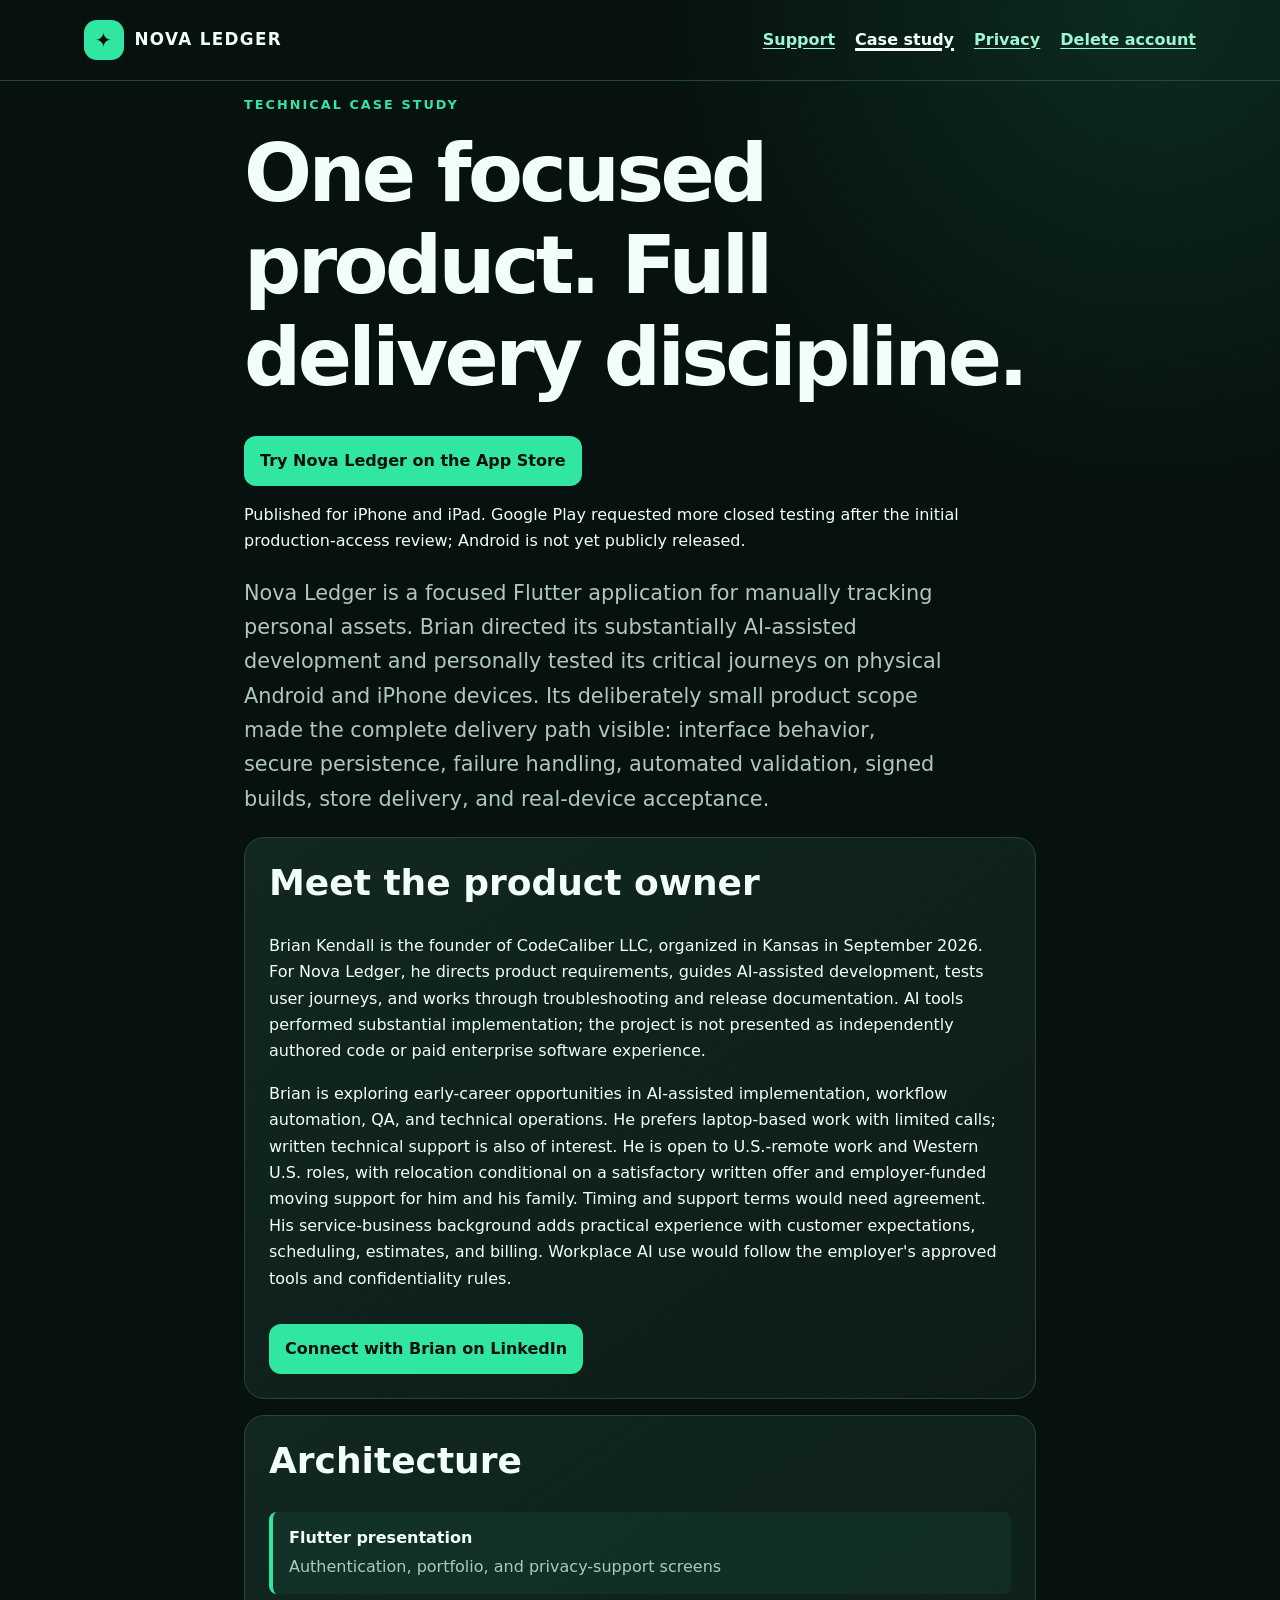
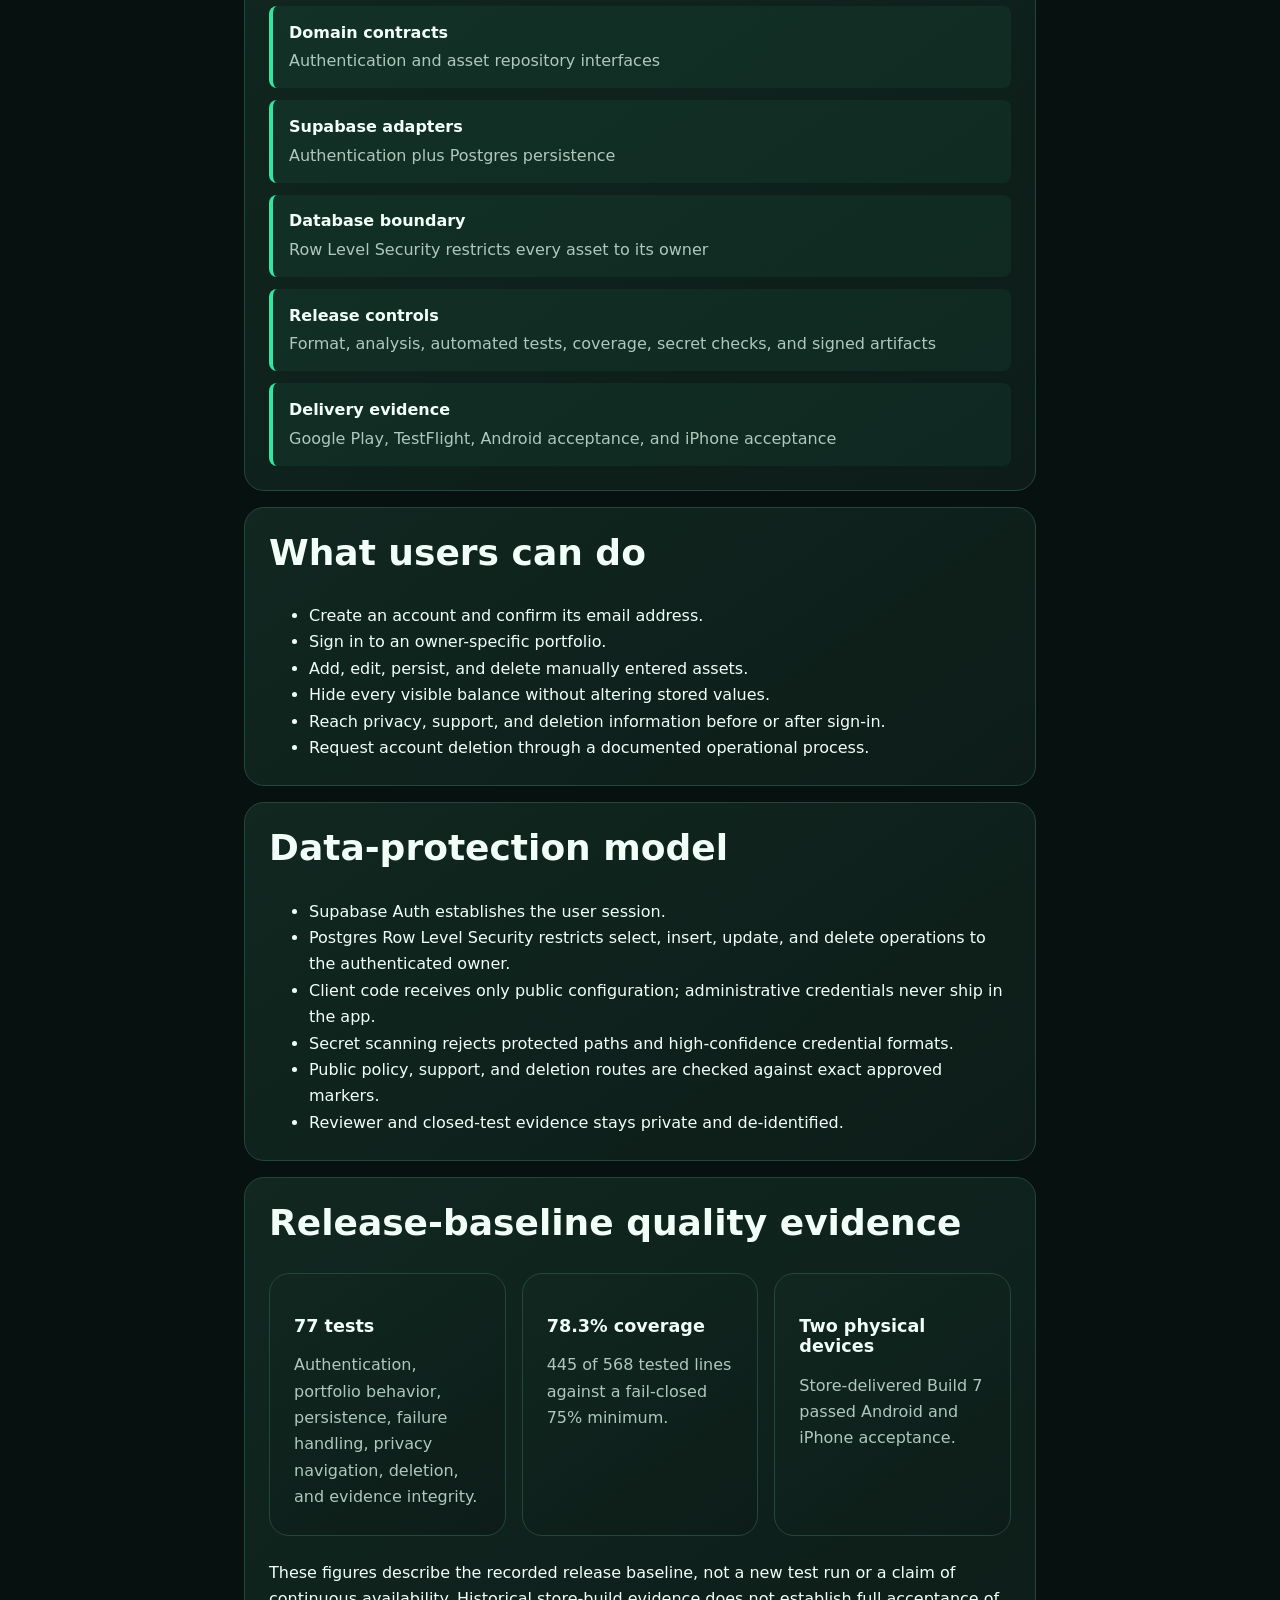
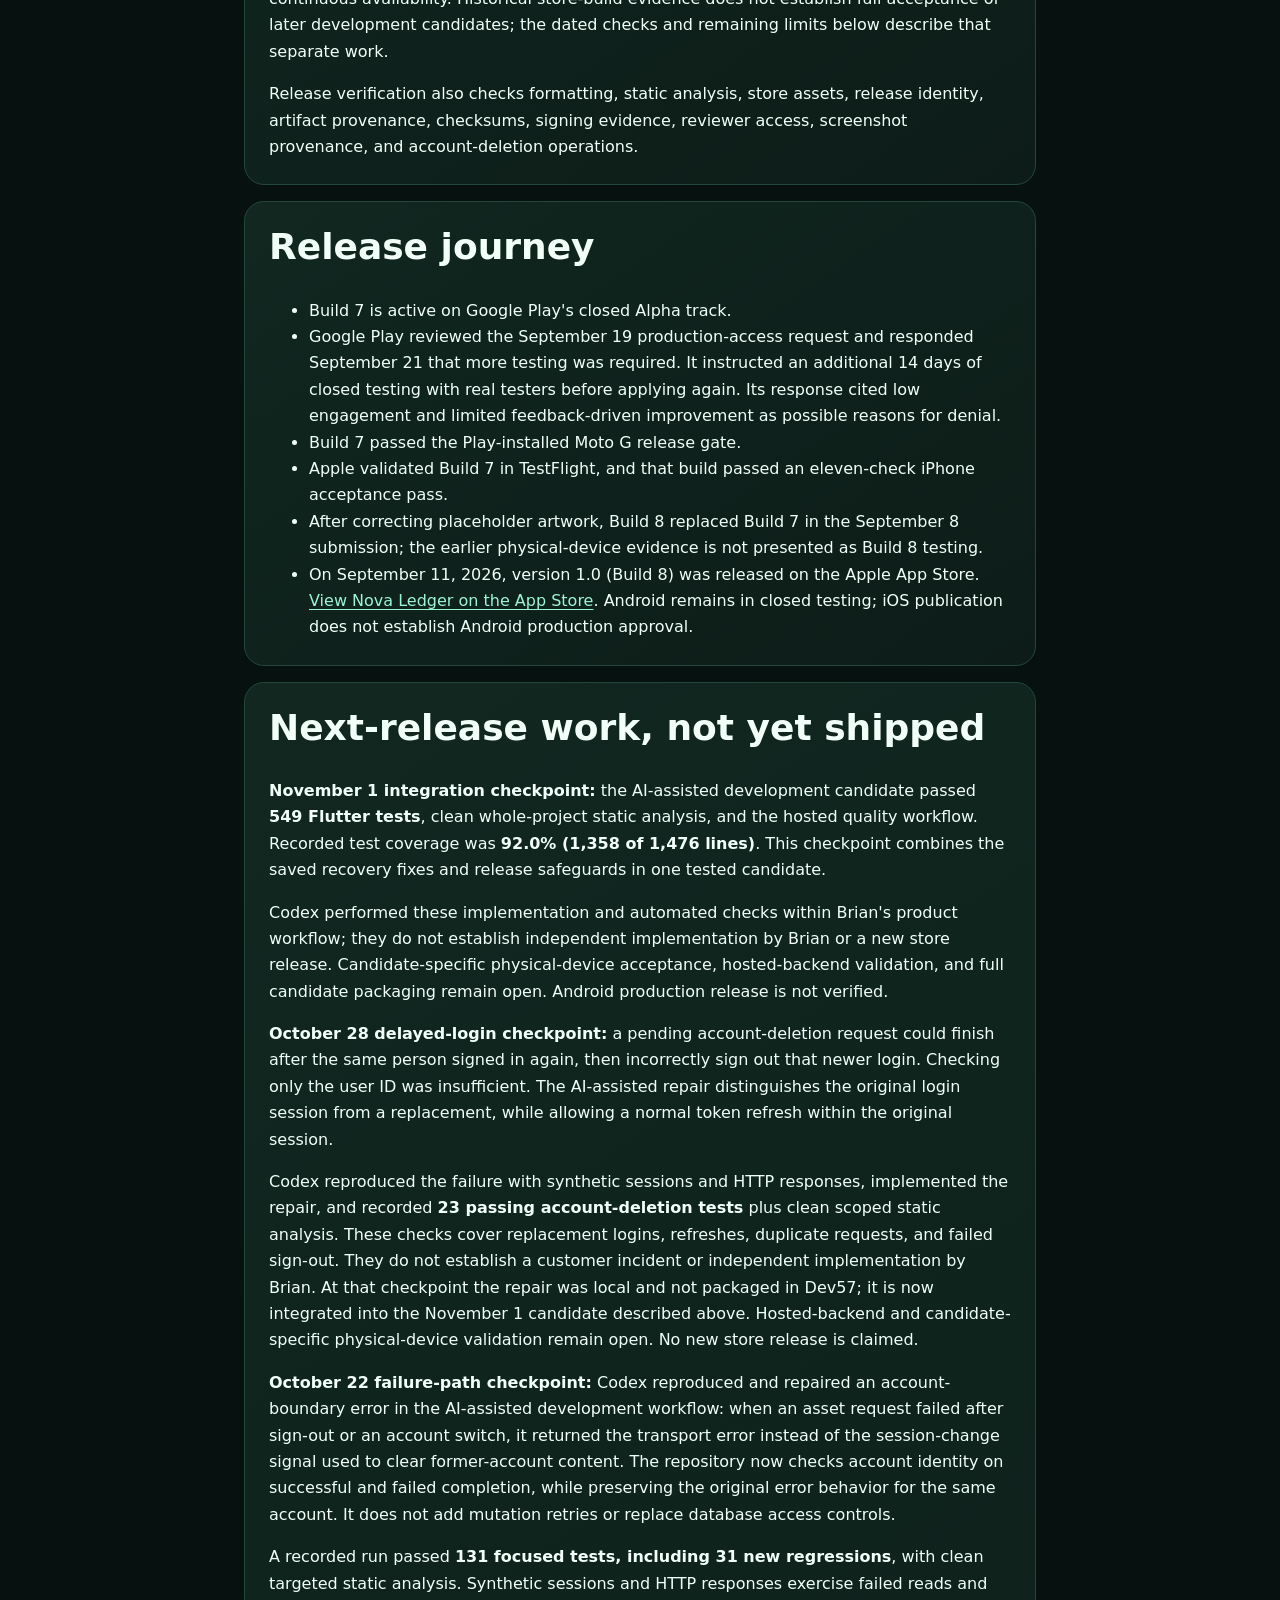
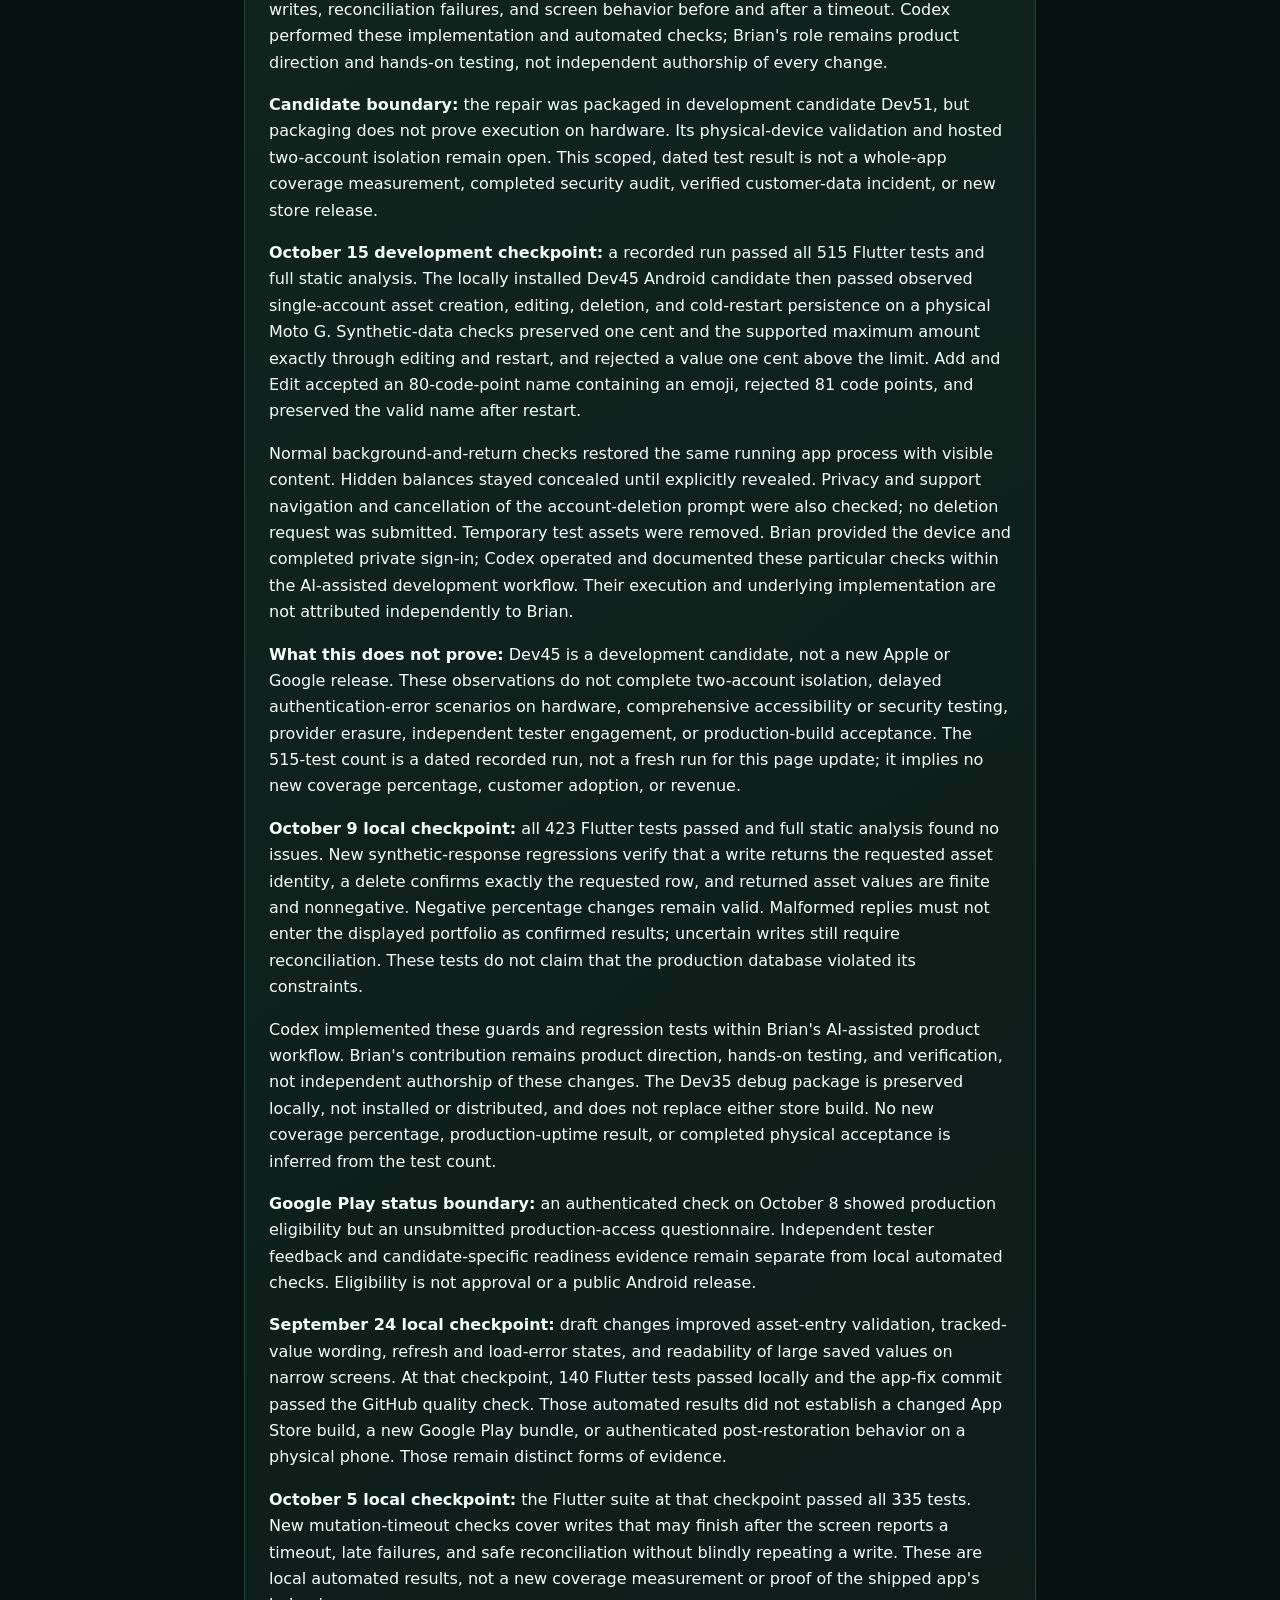
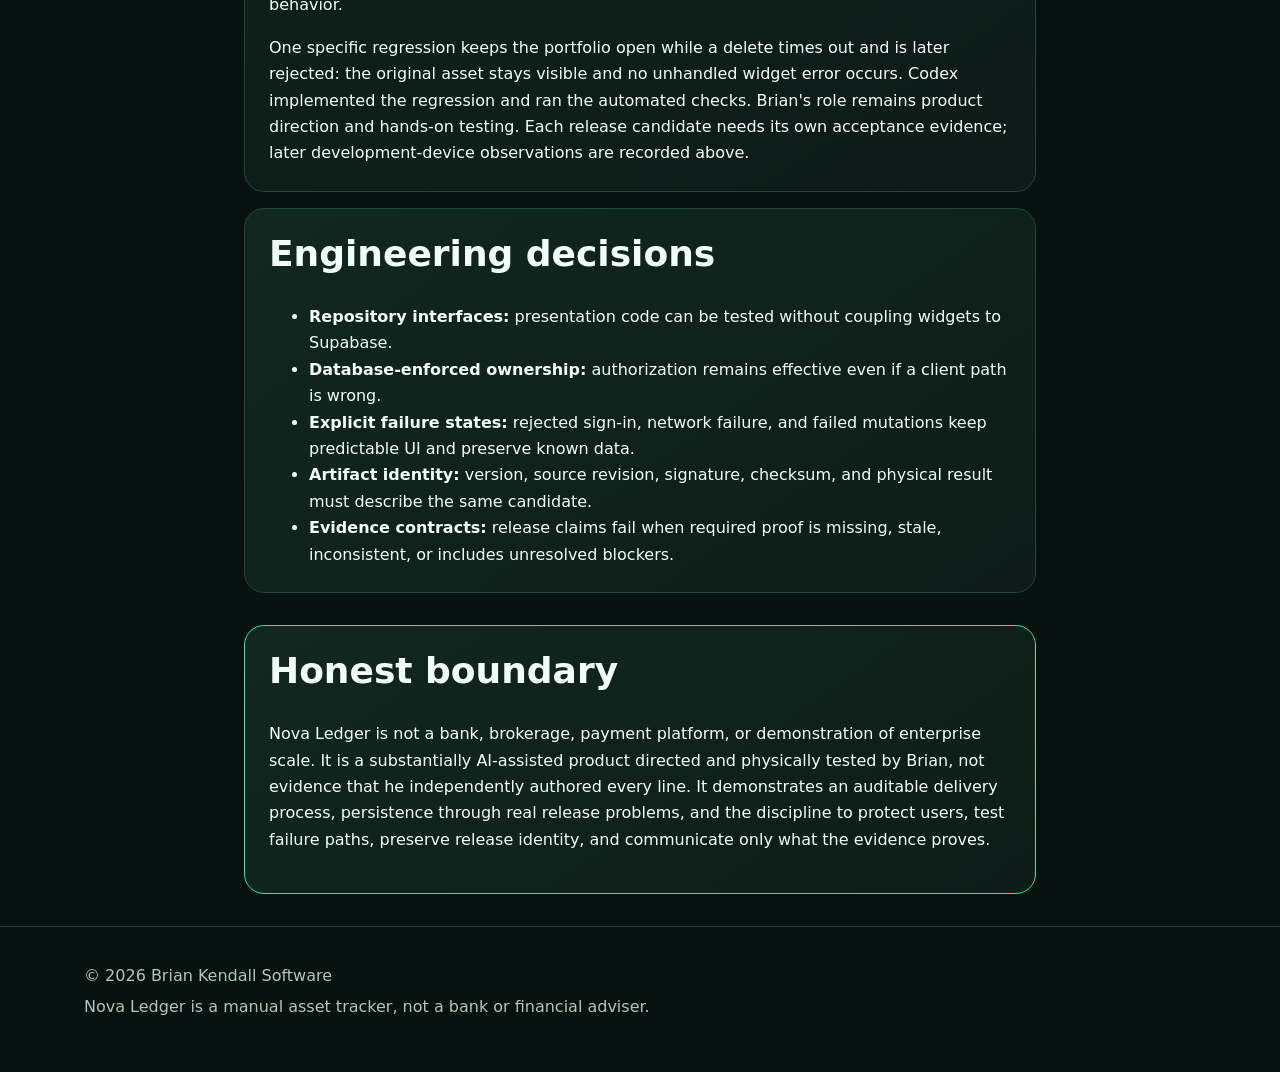
==== commit 867e7bee: "Update case study with verified November 1 candidate checks" ====
--- a/case-study/index.html
+++ b/case-study/index.html
@@ -100,8 +100,10 @@
 
       <section class="policy-section" aria-labelledby="candidate-title">
         <h2 id="candidate-title">Next-release work, not yet shipped</h2>
+        <p><strong>November 1 integration checkpoint:</strong> the AI-assisted development candidate passed <strong>549 Flutter tests</strong>, clean whole-project static analysis, and the hosted quality workflow. Recorded test coverage was <strong>92.0% (1,358 of 1,476 lines)</strong>. This checkpoint combines the saved recovery fixes and release safeguards in one tested candidate.</p>
+        <p>Codex performed these implementation and automated checks within Brian's product workflow; they do not establish independent implementation by Brian or a new store release. Candidate-specific physical-device acceptance, hosted-backend validation, and full candidate packaging remain open. Android production release is not verified.</p>
         <p><strong>October 28 delayed-login checkpoint:</strong> a pending account-deletion request could finish after the same person signed in again, then incorrectly sign out that newer login. Checking only the user ID was insufficient. The AI-assisted repair distinguishes the original login session from a replacement, while allowing a normal token refresh within the original session.</p>
-        <p>Codex reproduced the failure with synthetic sessions and HTTP responses, implemented the repair, and recorded <strong>23 passing account-deletion tests</strong> plus clean scoped static analysis. These checks cover replacement logins, refreshes, duplicate requests, and failed sign-out. They do not establish a customer incident or independent implementation by Brian. The repair is <strong>local and not yet packaged in Dev57</strong>; hosted-backend and candidate-specific physical-device validation remain open. No new store release is claimed.</p>
+        <p>Codex reproduced the failure with synthetic sessions and HTTP responses, implemented the repair, and recorded <strong>23 passing account-deletion tests</strong> plus clean scoped static analysis. These checks cover replacement logins, refreshes, duplicate requests, and failed sign-out. They do not establish a customer incident or independent implementation by Brian. At that checkpoint the repair was local and not packaged in Dev57; it is now integrated into the November 1 candidate described above. Hosted-backend and candidate-specific physical-device validation remain open. No new store release is claimed.</p>
         <p><strong>October 22 failure-path checkpoint:</strong> Codex reproduced and repaired an account-boundary error in the AI-assisted development workflow: when an asset request failed after sign-out or an account switch, it returned the transport error instead of the session-change signal used to clear former-account content. The repository now checks account identity on successful and failed completion, while preserving the original error behavior for the same account. It does not add mutation retries or replace database access controls.</p>
         <p>A recorded run passed <strong>131 focused tests, including 31 new regressions</strong>, with clean targeted static analysis. Synthetic sessions and HTTP responses exercise failed reads and writes, reconciliation failures, and screen behavior before and after a timeout. Codex performed these implementation and automated checks; Brian's role remains product direction and hands-on testing, not independent authorship of every change.</p>
         <p><strong>Candidate boundary:</strong> the repair was packaged in development candidate Dev51, but packaging does not prove execution on hardware. Its physical-device validation and hosted two-account isolation remain open. This scoped, dated test result is not a whole-app coverage measurement, completed security audit, verified customer-data incident, or new store release.</p>
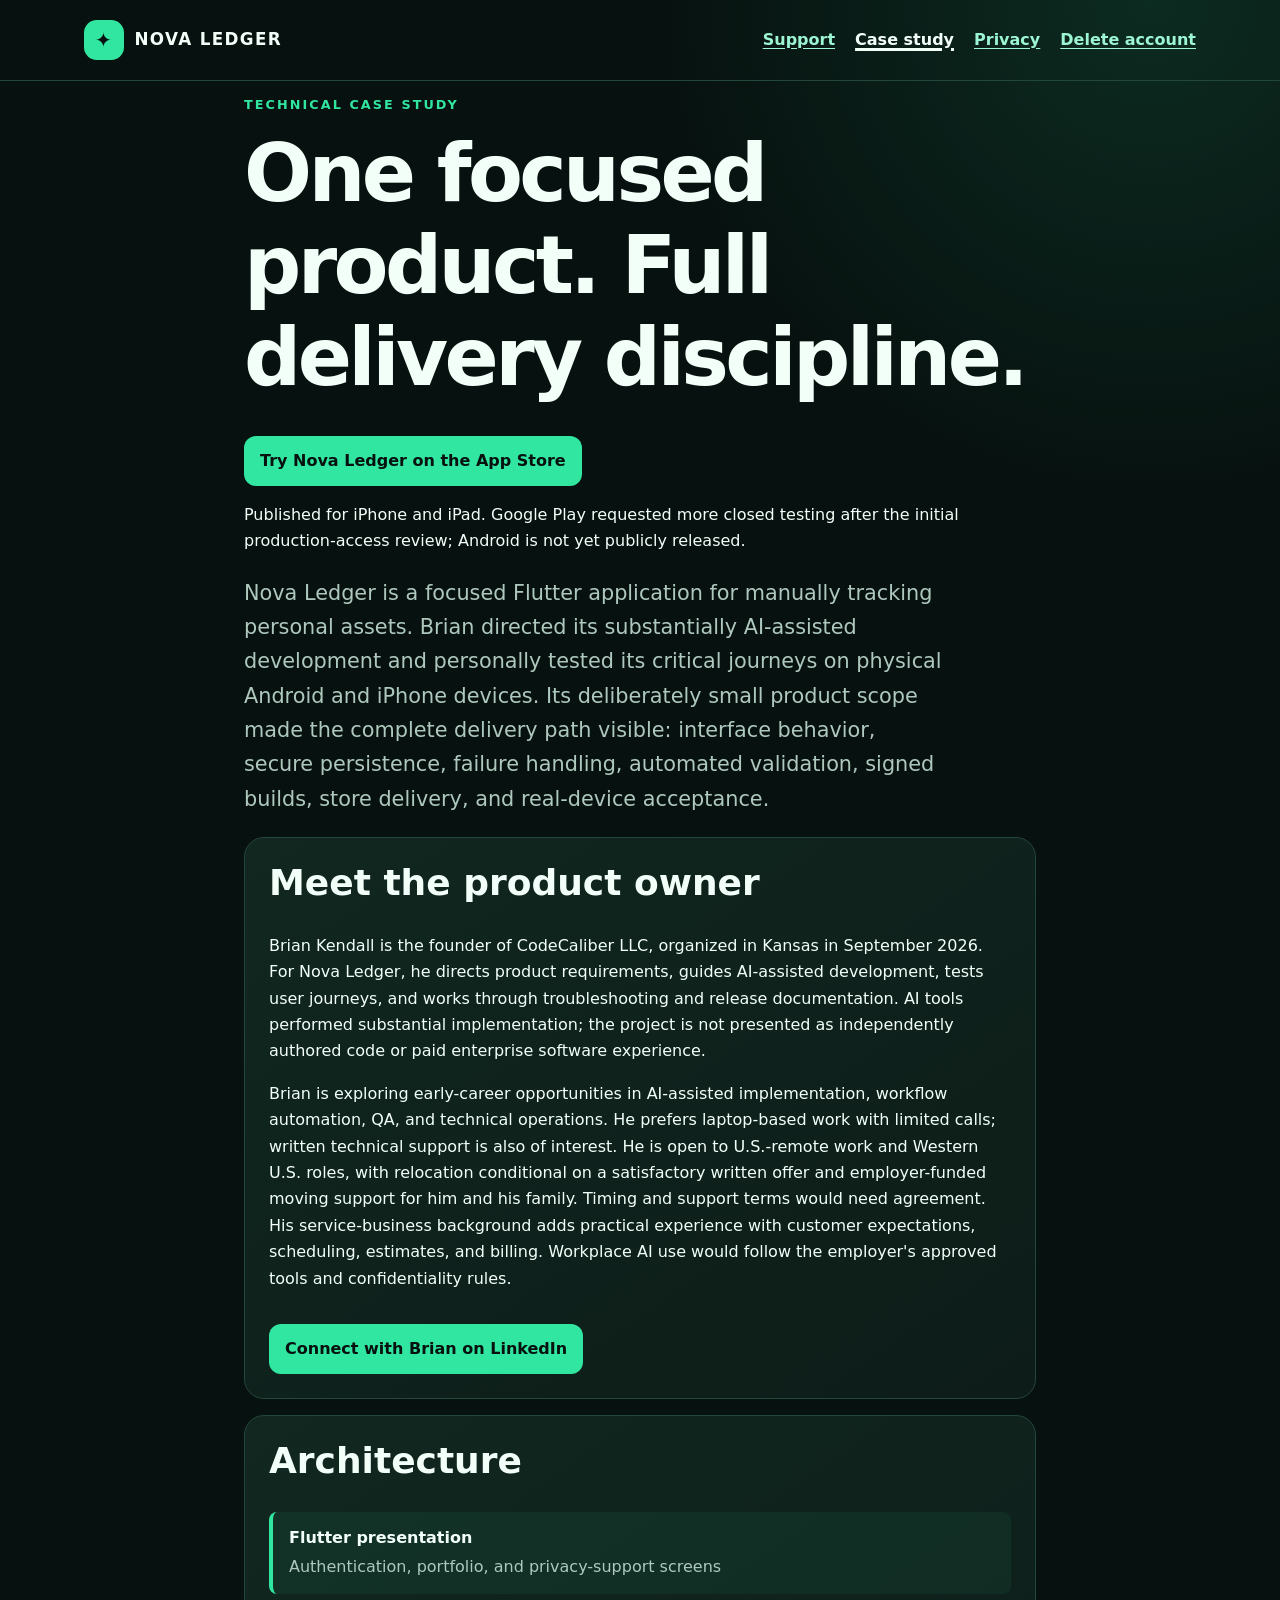
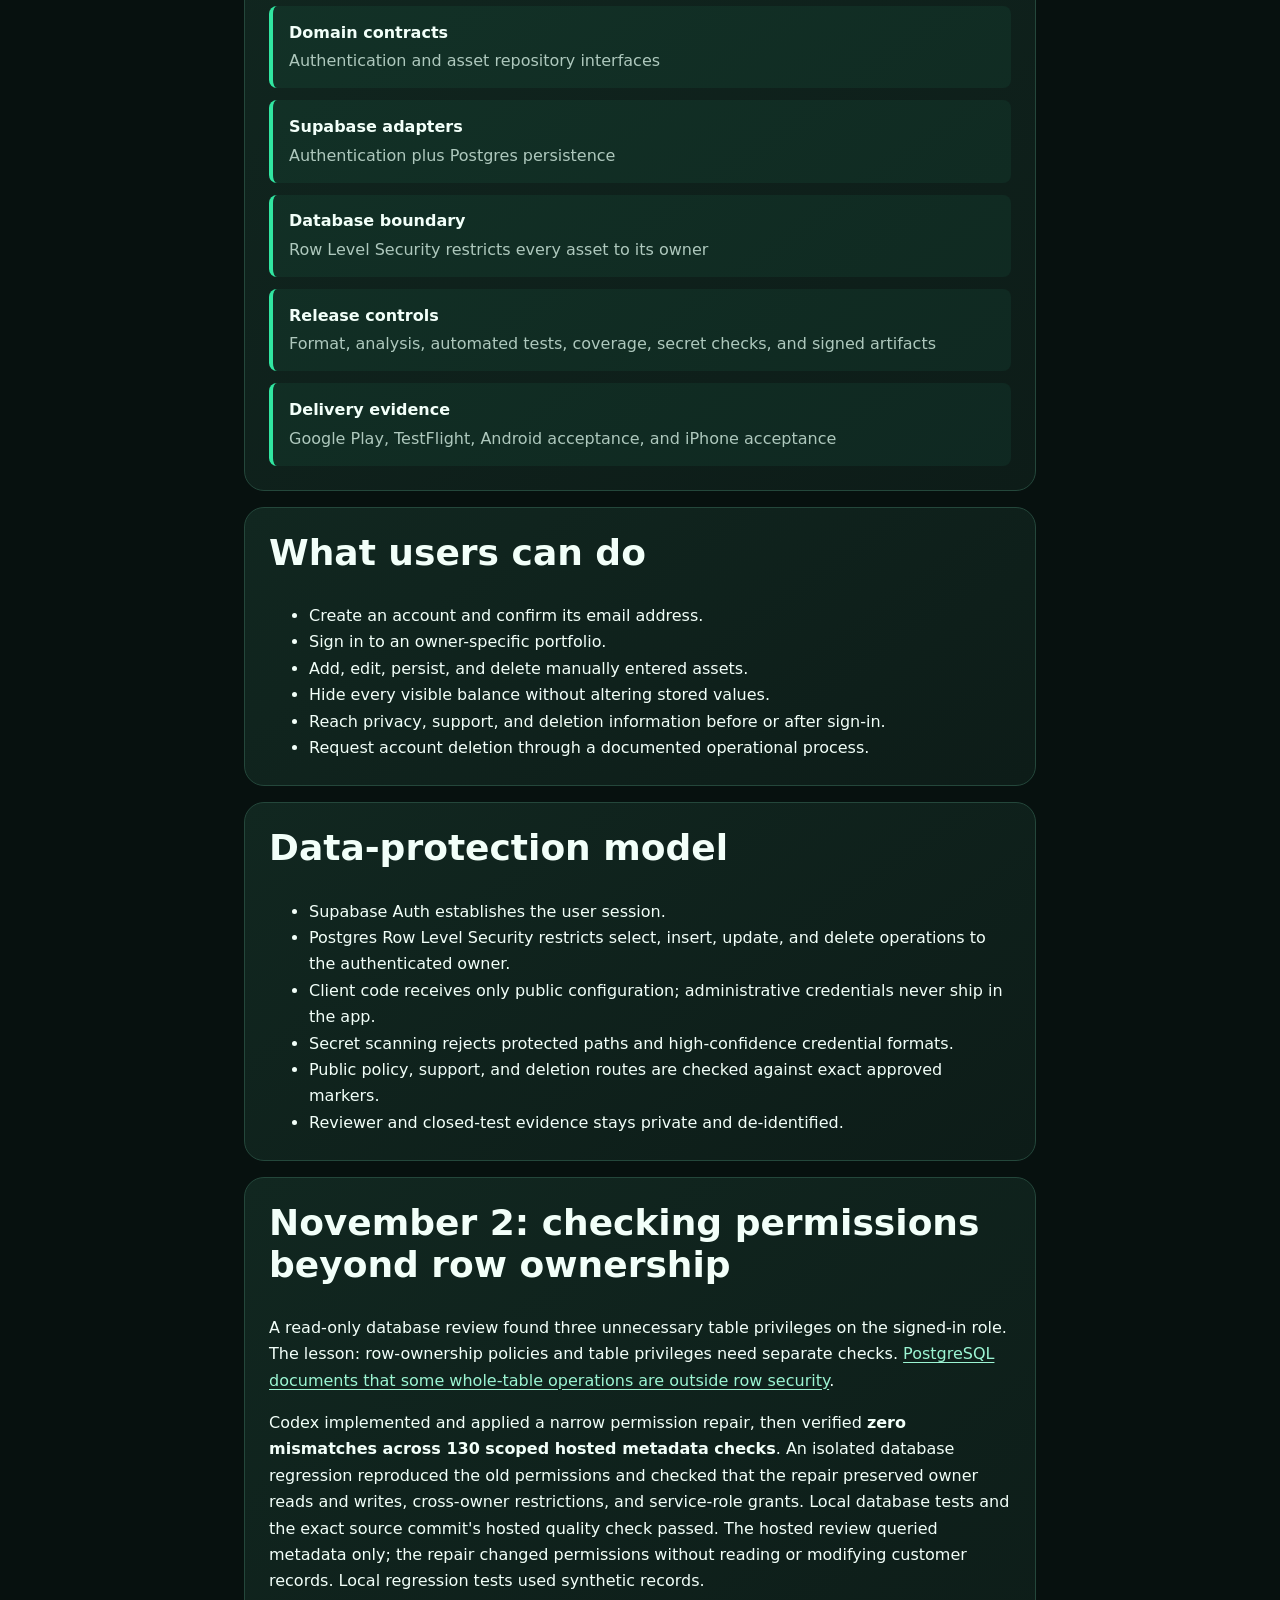
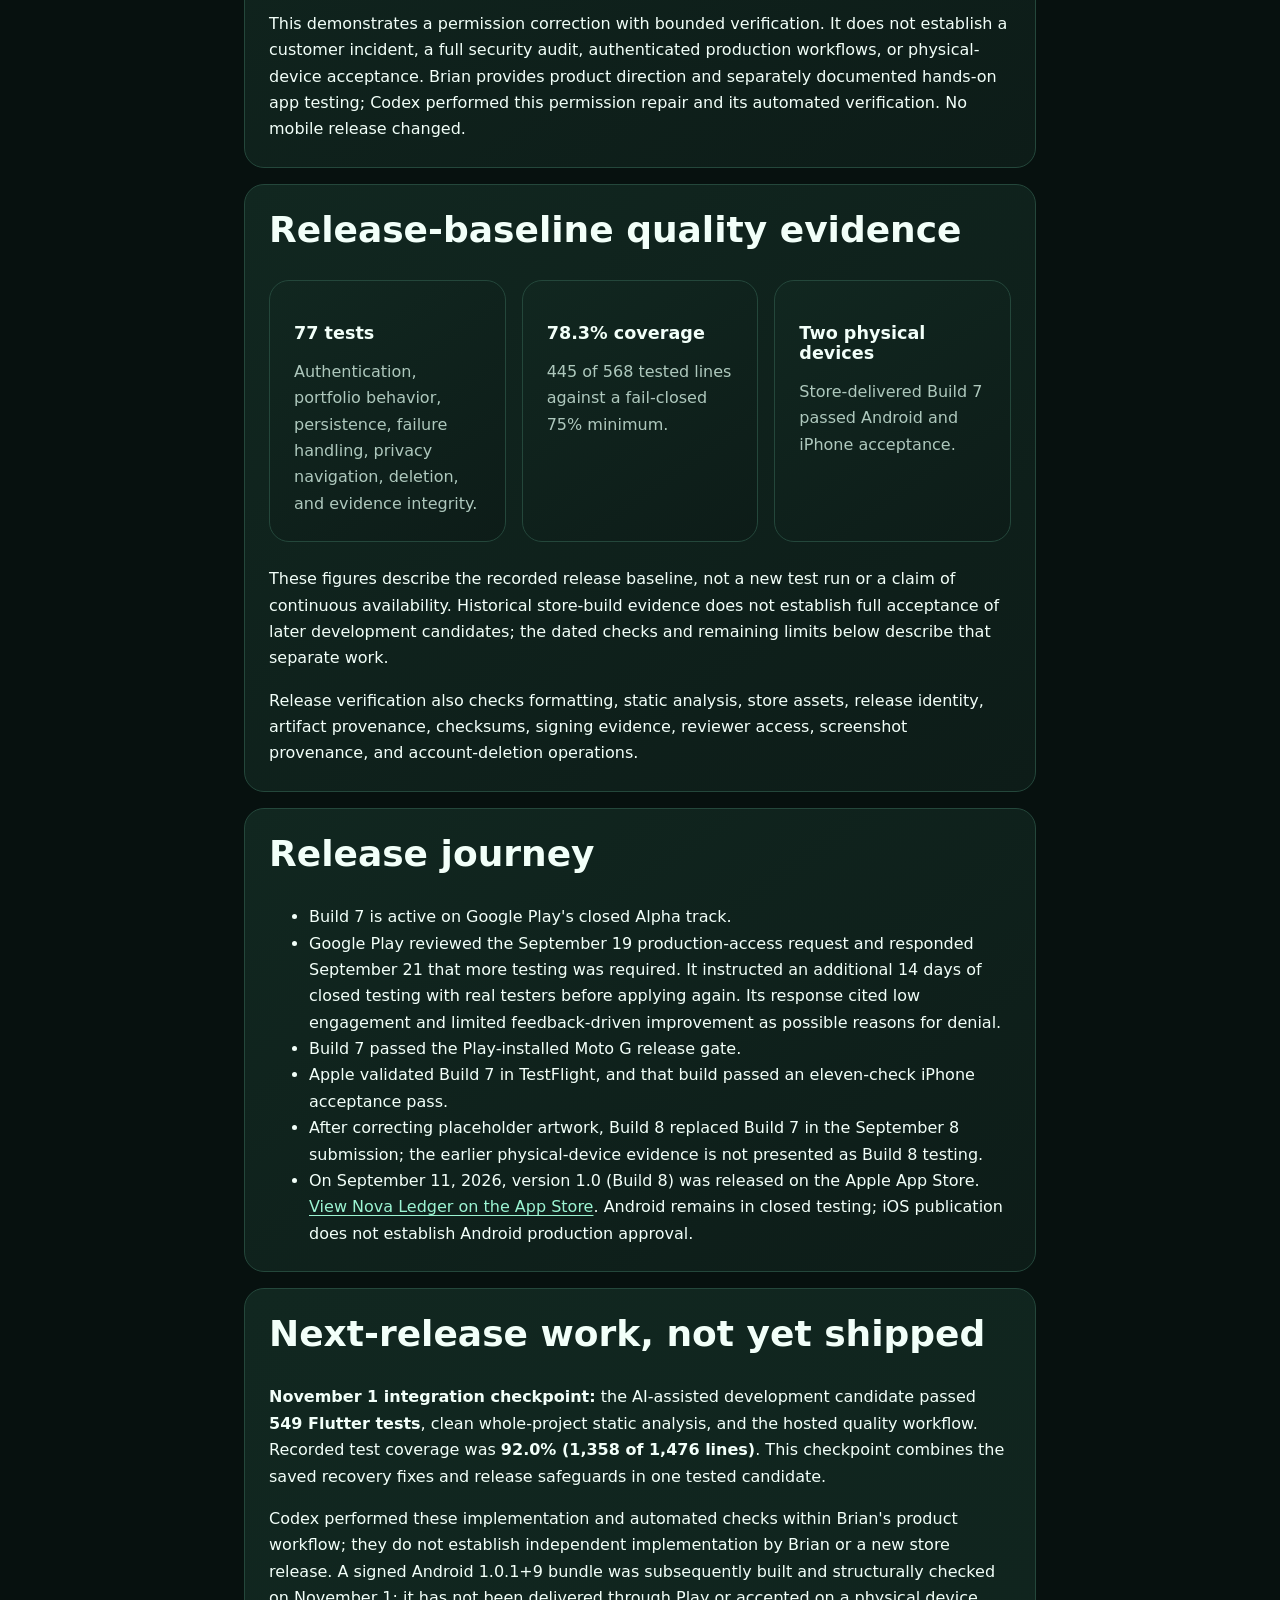
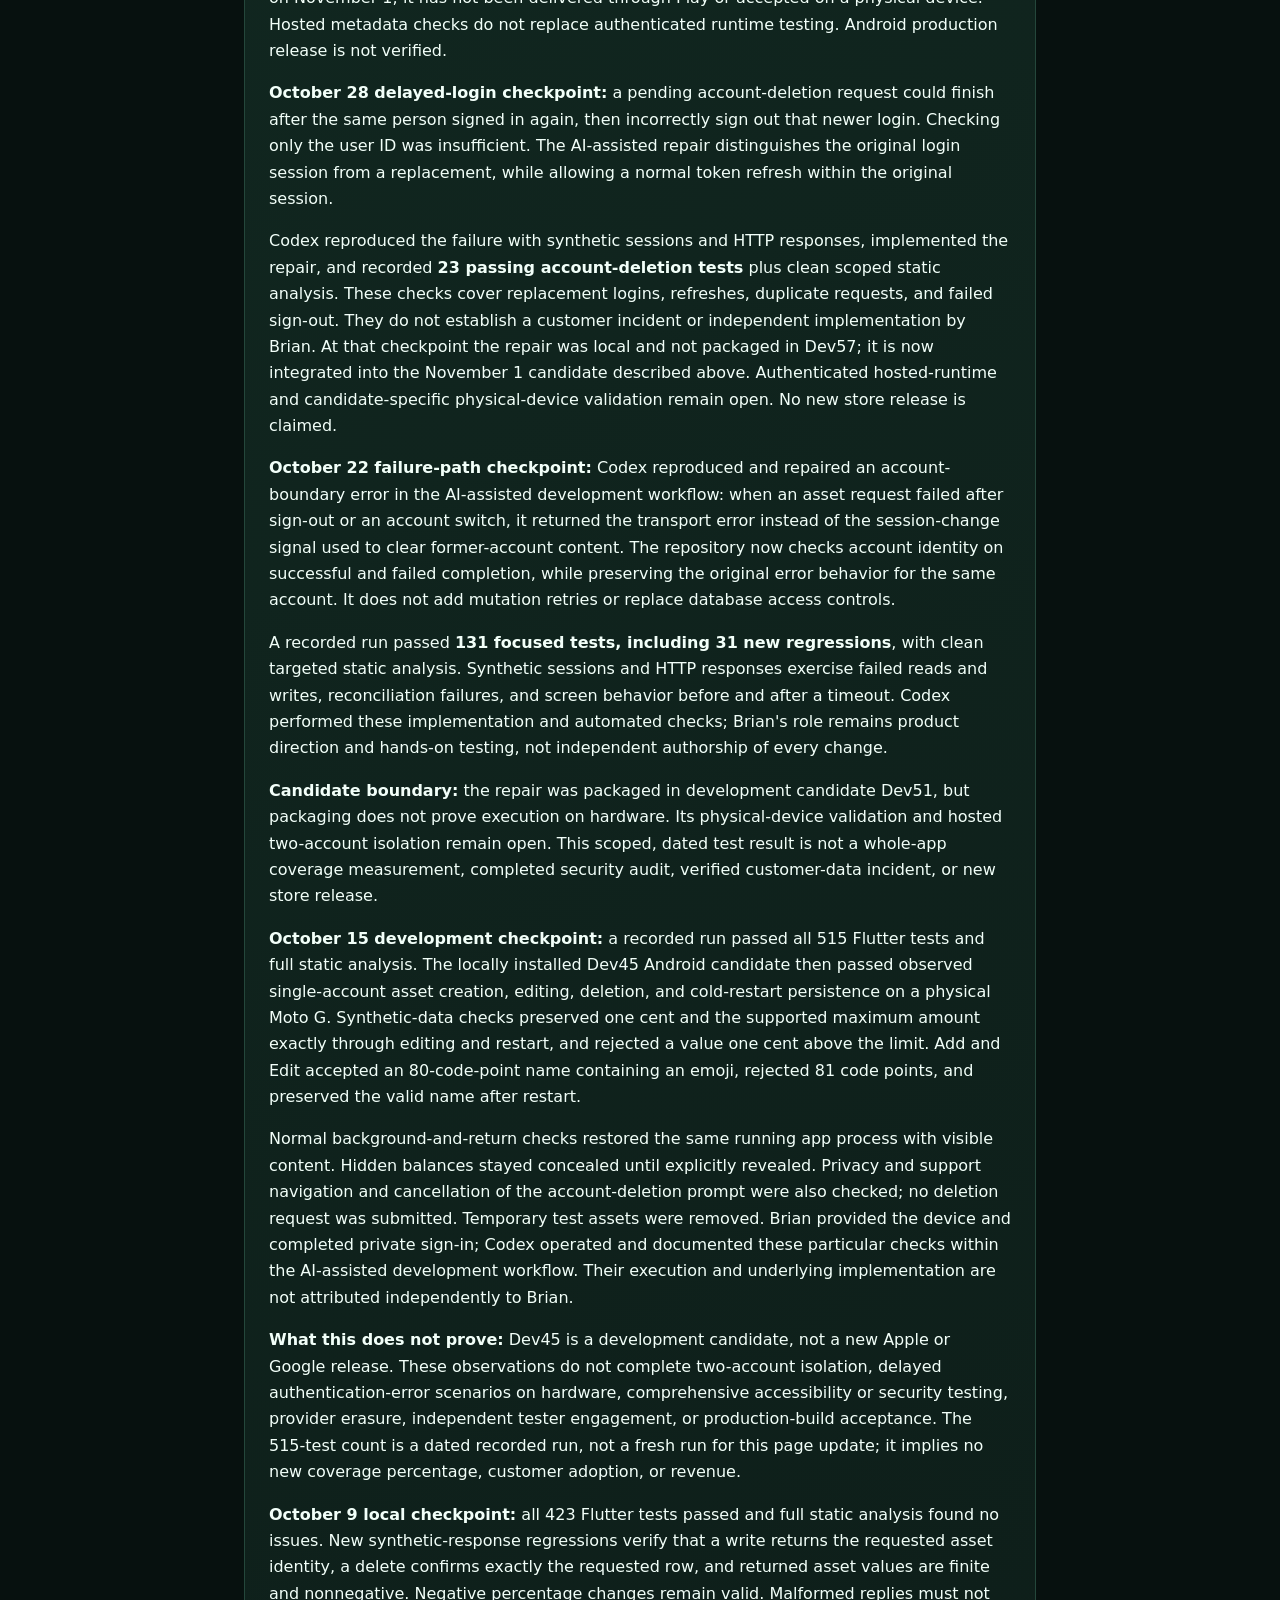
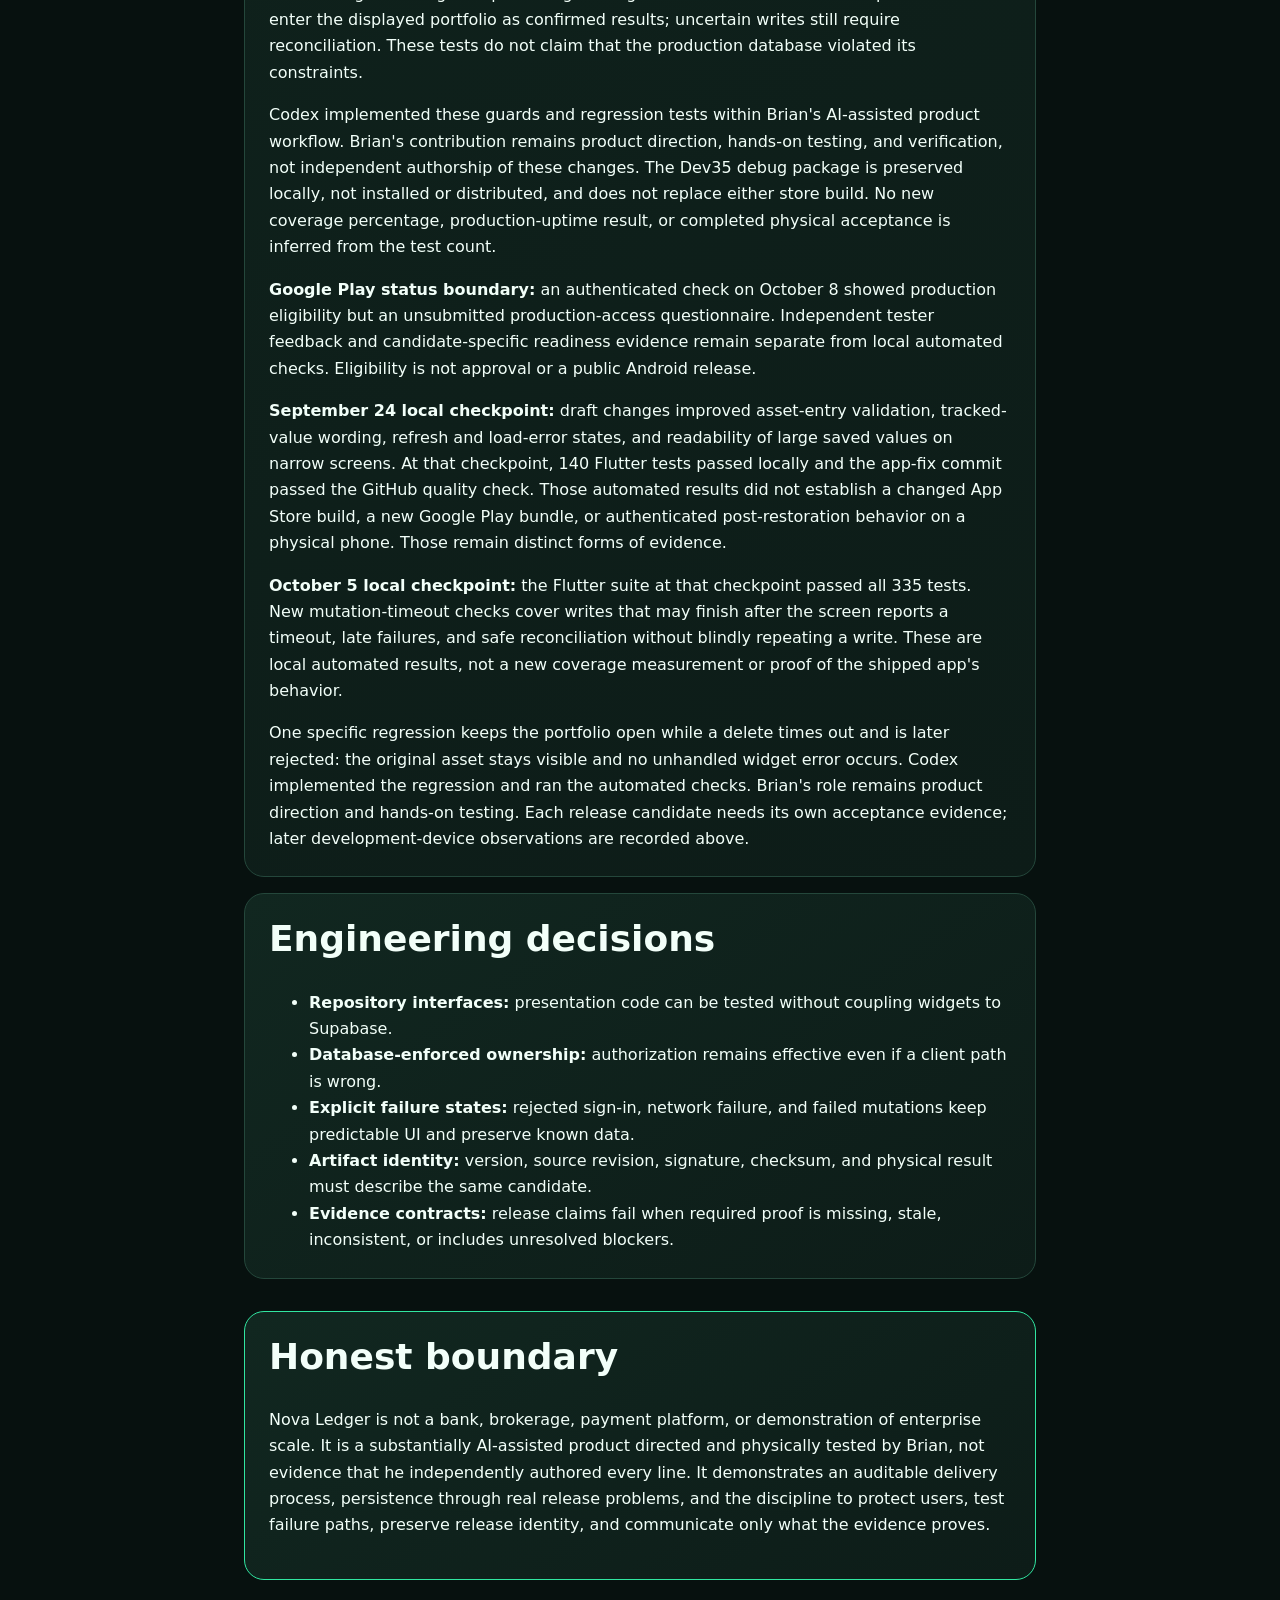
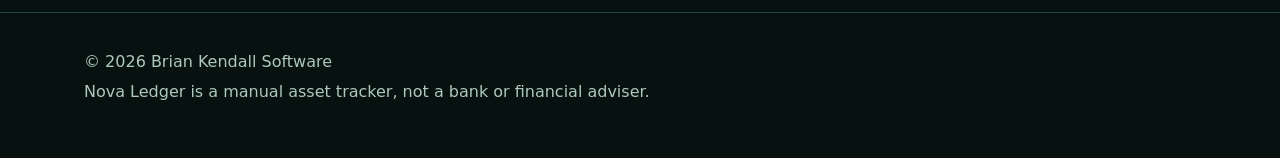
==== commit b2cb3972: "Explain verified permission hardening in public case study" ====
--- a/case-study/index.html
+++ b/case-study/index.html
@@ -75,6 +75,13 @@
         </ul>
       </section>
 
+      <section class="policy-section" aria-labelledby="permissions-title">
+        <h2 id="permissions-title">November 2: checking permissions beyond row ownership</h2>
+        <p>A read-only database review found three unnecessary table privileges on the signed-in role. The lesson: row-ownership policies and table privileges need separate checks. <a href="https://www.postgresql.org/docs/current/ddl-rowsecurity.html">PostgreSQL documents that some whole-table operations are outside row security</a>.</p>
+        <p>Codex implemented and applied a narrow permission repair, then verified <strong>zero mismatches across 130 scoped hosted metadata checks</strong>. An isolated database regression reproduced the old permissions and checked that the repair preserved owner reads and writes, cross-owner restrictions, and service-role grants. Local database tests and the exact source commit's hosted quality check passed. The hosted review queried metadata only; the repair changed permissions without reading or modifying customer records. Local regression tests used synthetic records.</p>
+        <p>This demonstrates a permission correction with bounded verification. It does not establish a customer incident, a full security audit, authenticated production workflows, or physical-device acceptance. Brian provides product direction and separately documented hands-on app testing; Codex performed this permission repair and its automated verification. No mobile release changed.</p>
+      </section>
+
       <section class="policy-section" aria-labelledby="quality-title">
         <h2 id="quality-title">Release-baseline quality evidence</h2>
         <div class="grid evidence-grid">
@@ -101,9 +108,9 @@
       <section class="policy-section" aria-labelledby="candidate-title">
         <h2 id="candidate-title">Next-release work, not yet shipped</h2>
         <p><strong>November 1 integration checkpoint:</strong> the AI-assisted development candidate passed <strong>549 Flutter tests</strong>, clean whole-project static analysis, and the hosted quality workflow. Recorded test coverage was <strong>92.0% (1,358 of 1,476 lines)</strong>. This checkpoint combines the saved recovery fixes and release safeguards in one tested candidate.</p>
-        <p>Codex performed these implementation and automated checks within Brian's product workflow; they do not establish independent implementation by Brian or a new store release. Candidate-specific physical-device acceptance, hosted-backend validation, and full candidate packaging remain open. Android production release is not verified.</p>
+        <p>Codex performed these implementation and automated checks within Brian's product workflow; they do not establish independent implementation by Brian or a new store release. A signed Android 1.0.1+9 bundle was subsequently built and structurally checked on November 1; it has not been delivered through Play or accepted on a physical device. Hosted metadata checks do not replace authenticated runtime testing. Android production release is not verified.</p>
         <p><strong>October 28 delayed-login checkpoint:</strong> a pending account-deletion request could finish after the same person signed in again, then incorrectly sign out that newer login. Checking only the user ID was insufficient. The AI-assisted repair distinguishes the original login session from a replacement, while allowing a normal token refresh within the original session.</p>
-        <p>Codex reproduced the failure with synthetic sessions and HTTP responses, implemented the repair, and recorded <strong>23 passing account-deletion tests</strong> plus clean scoped static analysis. These checks cover replacement logins, refreshes, duplicate requests, and failed sign-out. They do not establish a customer incident or independent implementation by Brian. At that checkpoint the repair was local and not packaged in Dev57; it is now integrated into the November 1 candidate described above. Hosted-backend and candidate-specific physical-device validation remain open. No new store release is claimed.</p>
+        <p>Codex reproduced the failure with synthetic sessions and HTTP responses, implemented the repair, and recorded <strong>23 passing account-deletion tests</strong> plus clean scoped static analysis. These checks cover replacement logins, refreshes, duplicate requests, and failed sign-out. They do not establish a customer incident or independent implementation by Brian. At that checkpoint the repair was local and not packaged in Dev57; it is now integrated into the November 1 candidate described above. Authenticated hosted-runtime and candidate-specific physical-device validation remain open. No new store release is claimed.</p>
         <p><strong>October 22 failure-path checkpoint:</strong> Codex reproduced and repaired an account-boundary error in the AI-assisted development workflow: when an asset request failed after sign-out or an account switch, it returned the transport error instead of the session-change signal used to clear former-account content. The repository now checks account identity on successful and failed completion, while preserving the original error behavior for the same account. It does not add mutation retries or replace database access controls.</p>
         <p>A recorded run passed <strong>131 focused tests, including 31 new regressions</strong>, with clean targeted static analysis. Synthetic sessions and HTTP responses exercise failed reads and writes, reconciliation failures, and screen behavior before and after a timeout. Codex performed these implementation and automated checks; Brian's role remains product direction and hands-on testing, not independent authorship of every change.</p>
         <p><strong>Candidate boundary:</strong> the repair was packaged in development candidate Dev51, but packaging does not prove execution on hardware. Its physical-device validation and hosted two-account isolation remain open. This scoped, dated test result is not a whole-app coverage measurement, completed security audit, verified customer-data incident, or new store release.</p>
